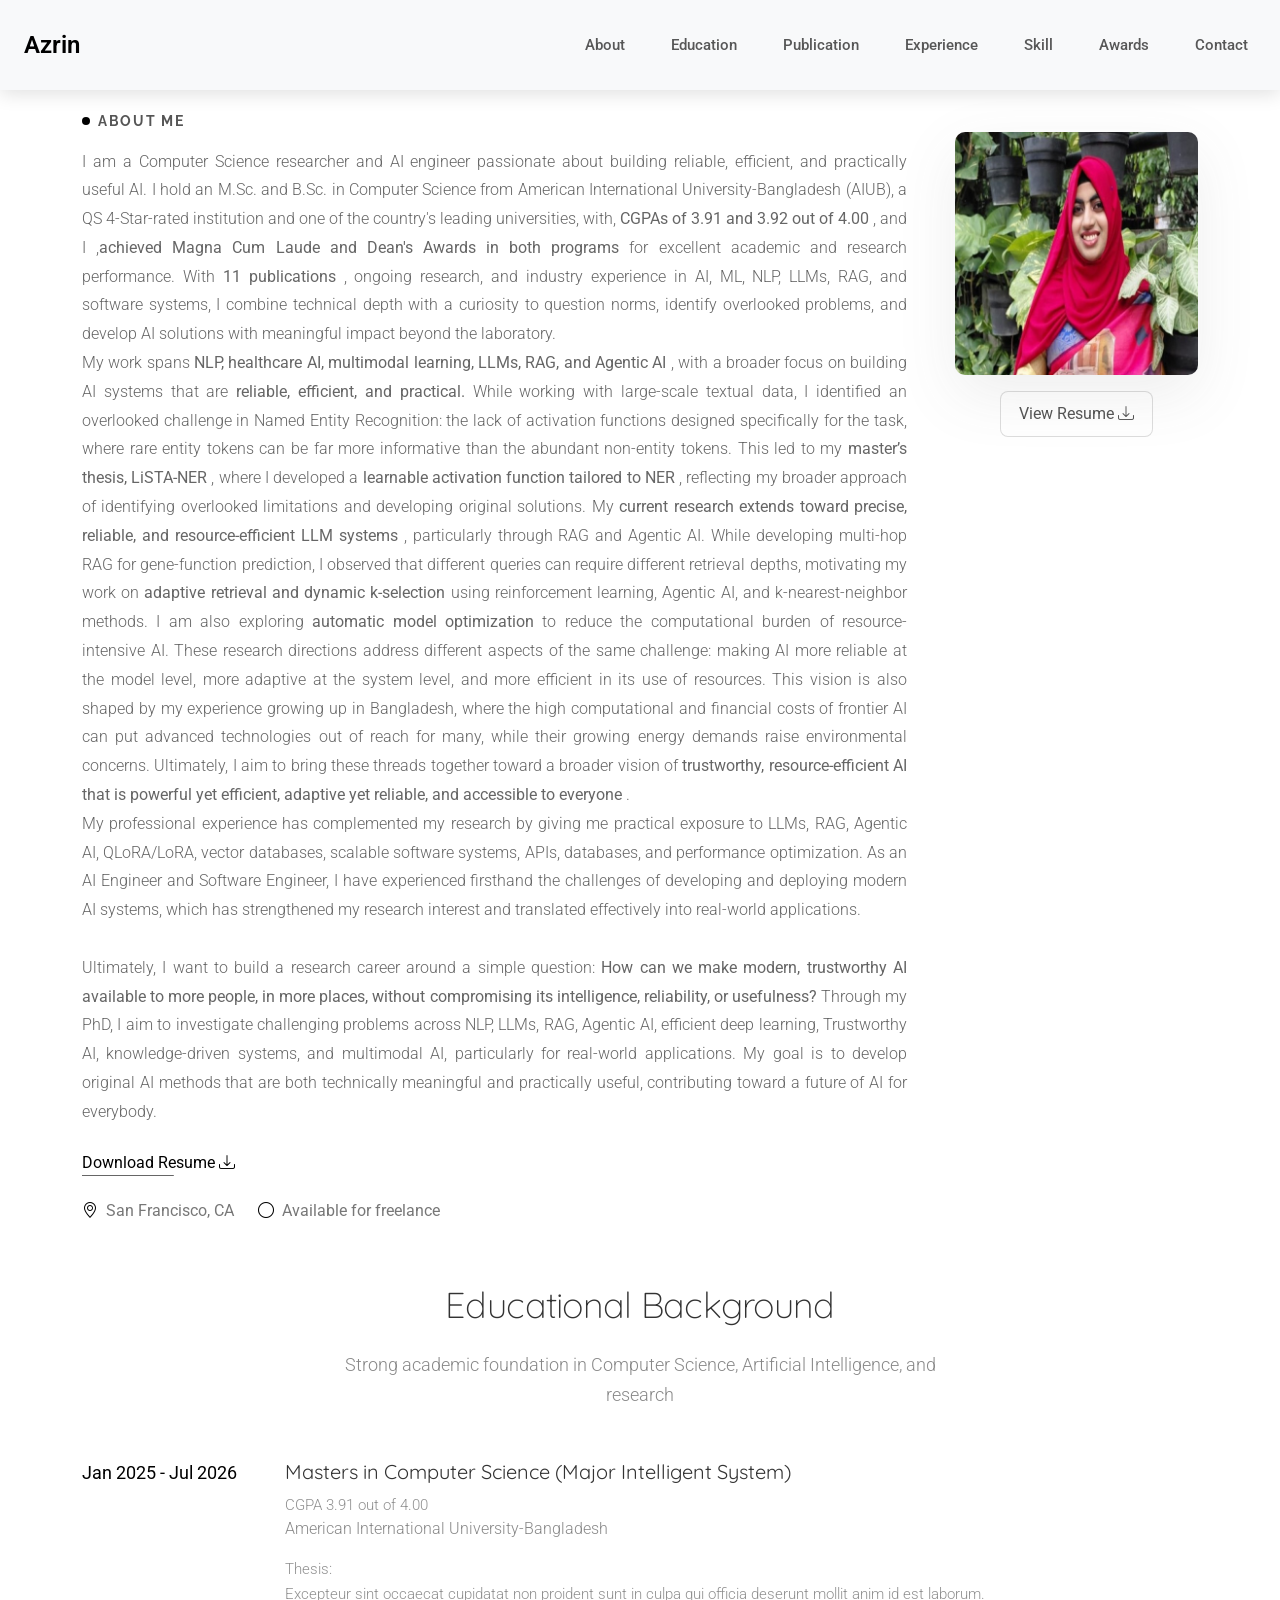
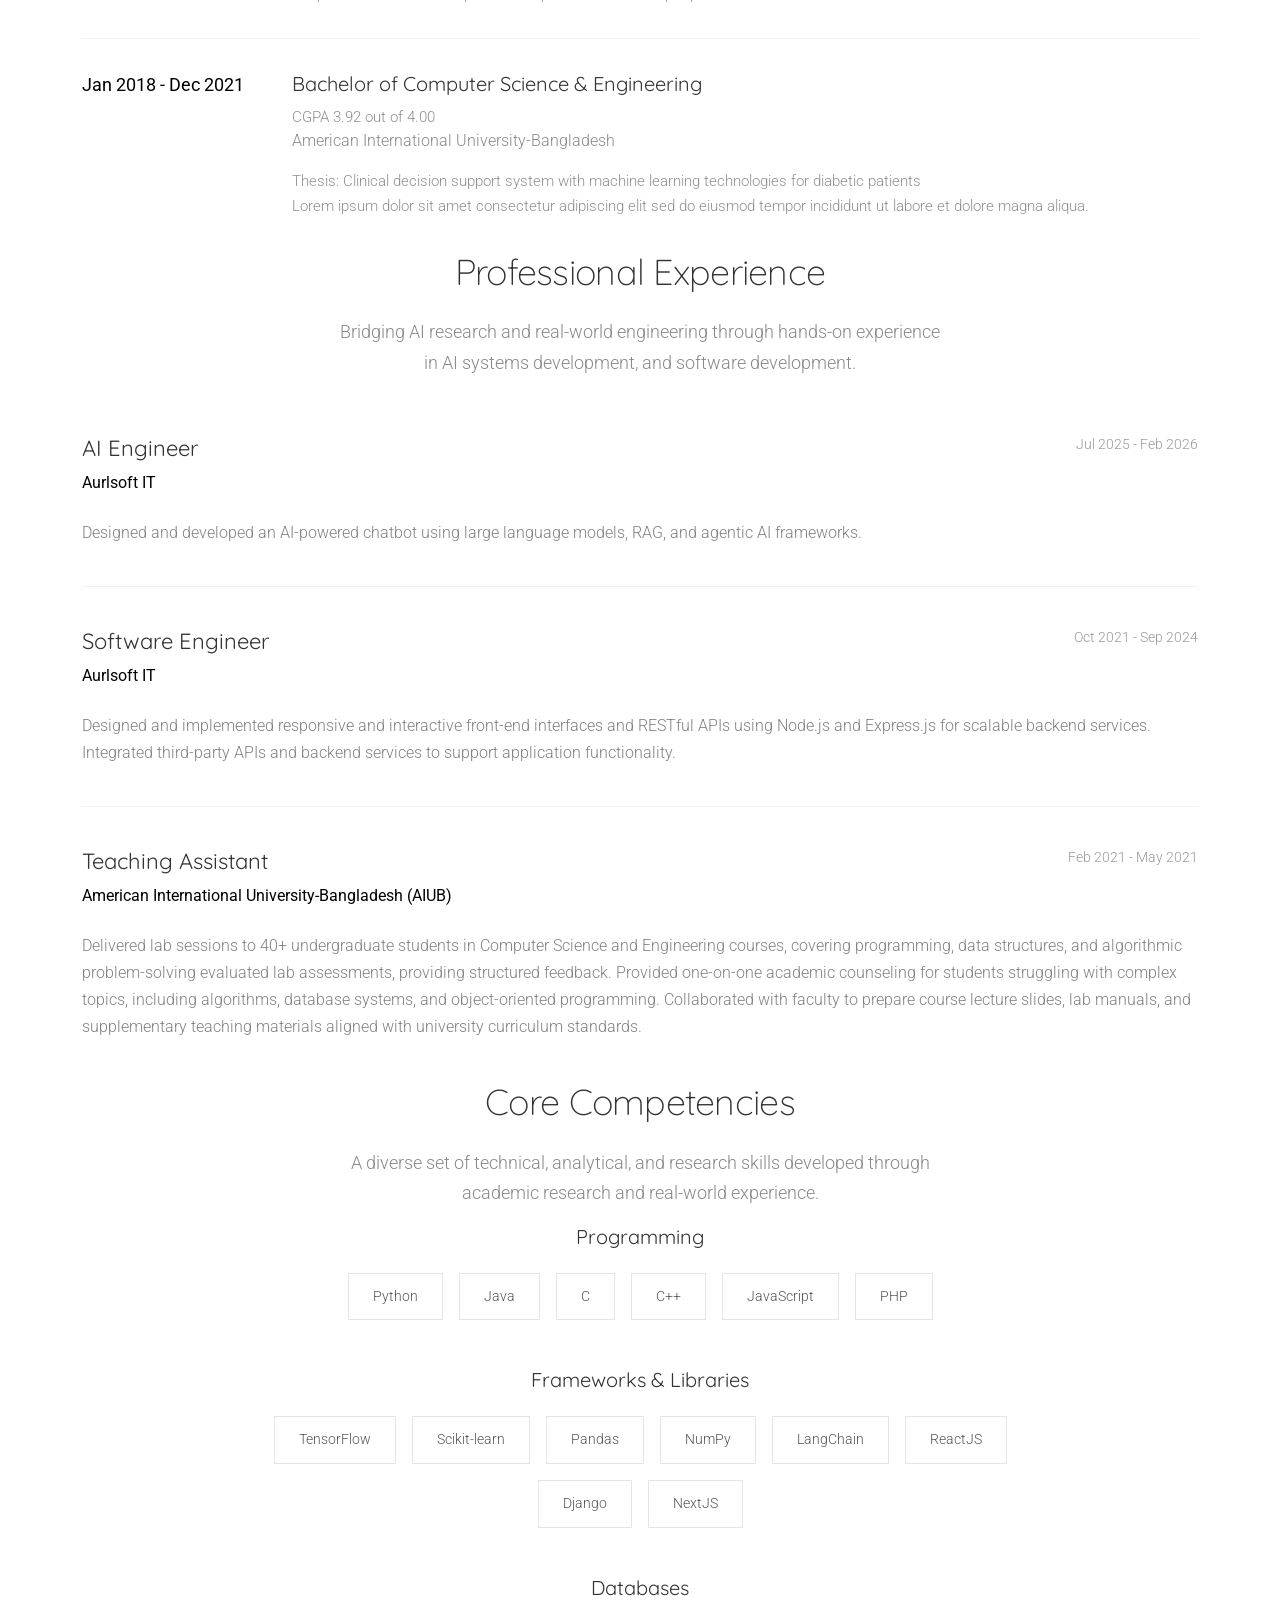
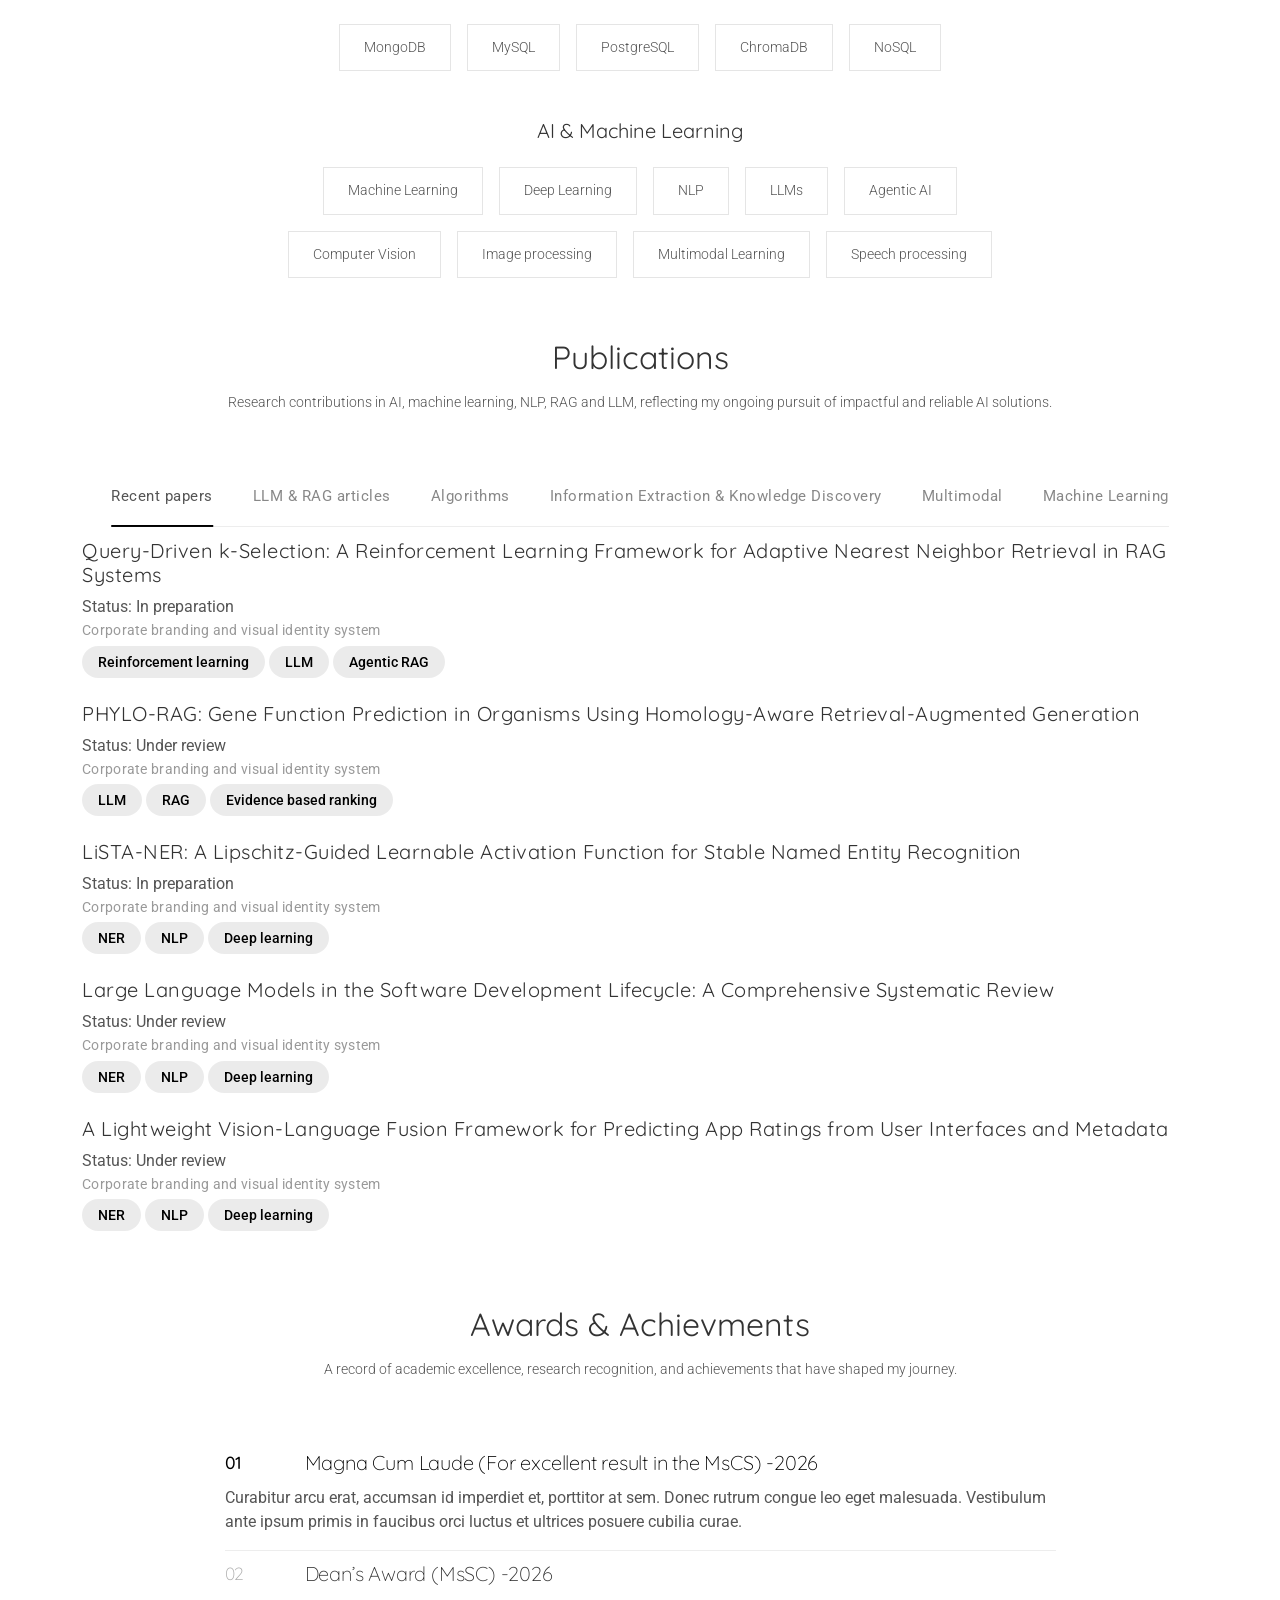
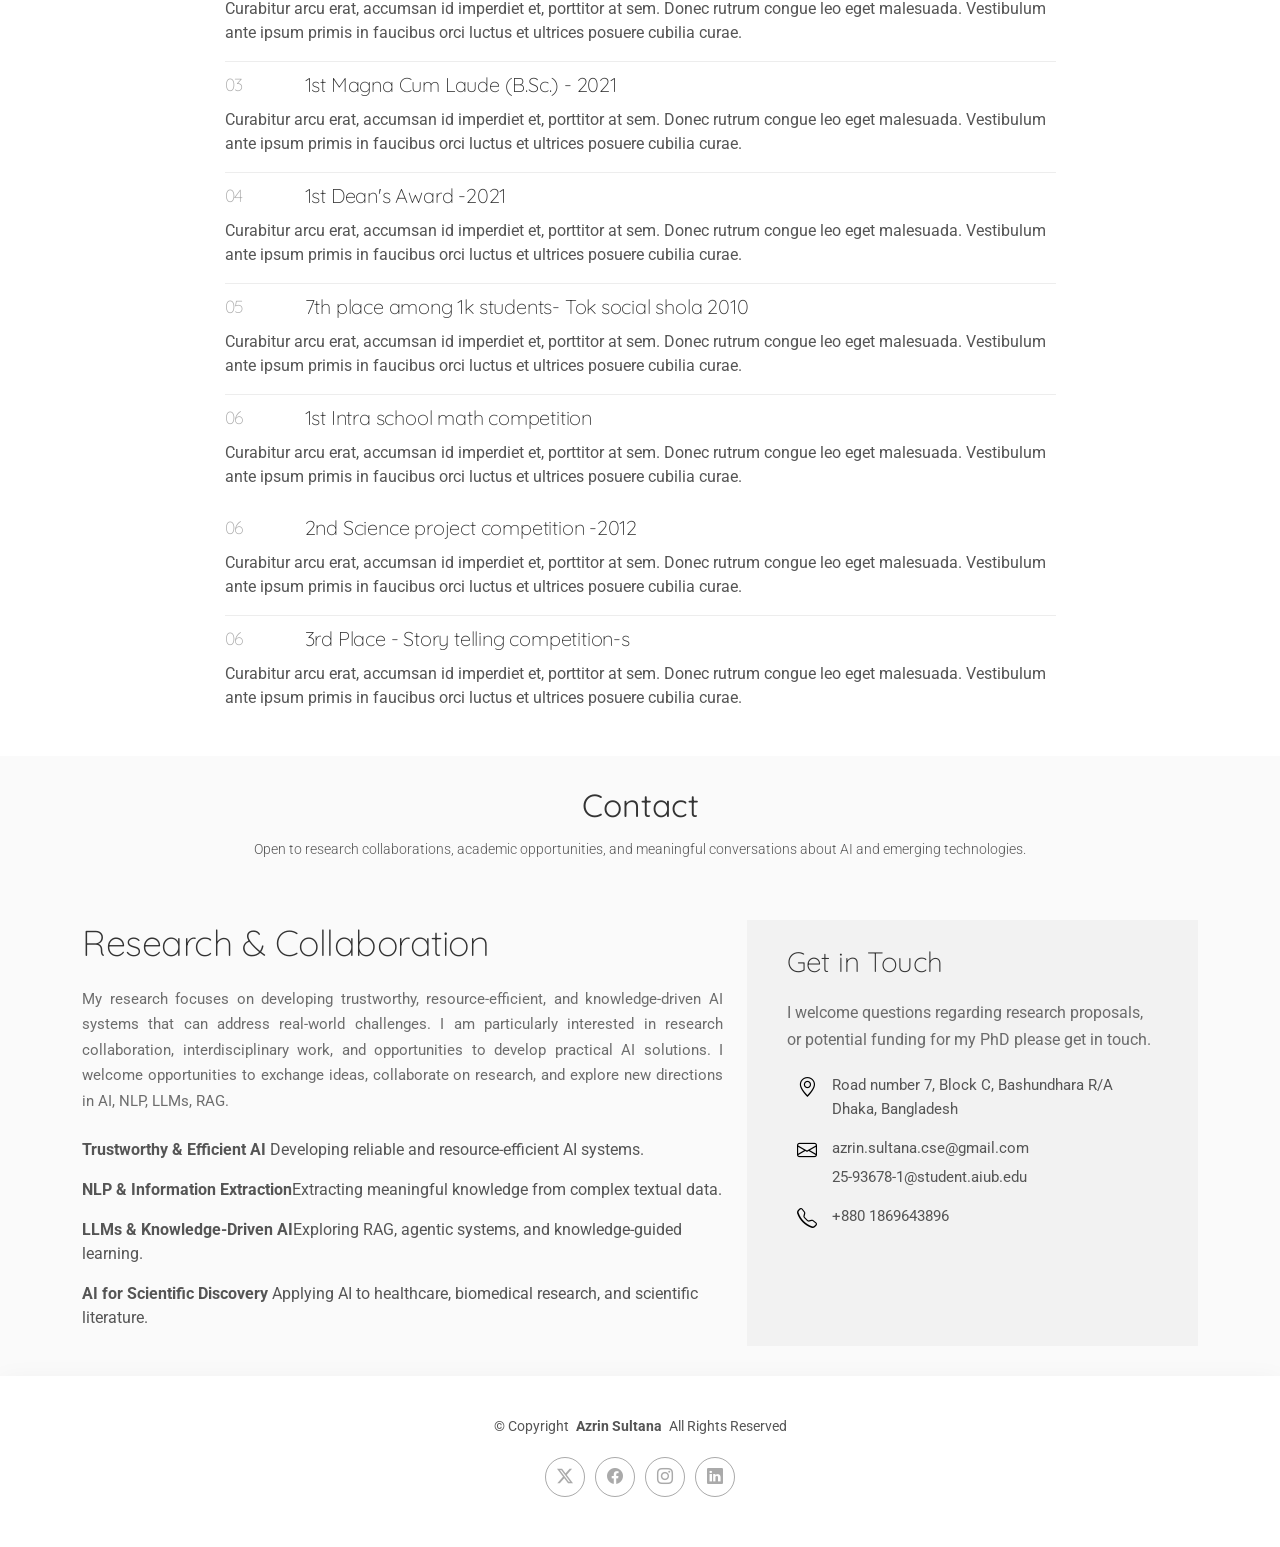
==== index.html @ 2dc5a64a "publication added" ====
<!DOCTYPE html>
<html lang="en">

<head>
  <meta charset="utf-8">
  <meta content="width=device-width, initial-scale=1.0" name="viewport">
  <title>Azrin portfolio</title>
  <meta name="description" content="">
  <meta name="keywords" content="">

  <!-- Favicons -->
  <link href="assets/img/favicon.png" rel="icon">
  <link href="assets/img/apple-touch-icon.png" rel="apple-touch-icon">

  <!-- Fonts -->
  <link href="https://fonts.googleapis.com" rel="preconnect">
  <link href="https://fonts.gstatic.com" rel="preconnect" crossorigin>
  <link href="https://fonts.googleapis.com/css2?family=Roboto:ital,wght@0,100;0,300;0,400;0,500;0,700;0,900;1,100;1,300;1,400;1,500;1,700;1,900&family=Raleway:ital,wght@0,100;0,200;0,300;0,400;0,500;0,600;0,700;0,800;0,900;1,100;1,200;1,300;1,400;1,500;1,600;1,700;1,800;1,900&family=Quicksand:wght@300;400;500;600;700&display=swap" rel="stylesheet">

  <!-- Vendor CSS Files -->
  <link href="assets/vendor/bootstrap/css/bootstrap.min.css" rel="stylesheet">
  <link href="assets/vendor/bootstrap-icons/bootstrap-icons.css" rel="stylesheet">
  <link href="assets/vendor/aos/aos.css" rel="stylesheet">
  <link href="assets/vendor/glightbox/css/glightbox.min.css" rel="stylesheet">
  <link href="assets/vendor/swiper/swiper-bundle.min.css" rel="stylesheet">

  <!-- Main CSS File -->
  <link href="assets/css/main.css" rel="stylesheet">



<body class="index-page">

  <header id="header" class=" d-flex align-items-center position-relative">
    <div class=" position-relative d-flex align-items-center justify-content-between bg-light">

     

<nav class="navbar fixed-top navbar-expand-md navbar-light bg-light horizontal-nav">

  <div class="container-fluid px-4">

    <!-- Logo -->
    <a href="index.html" class="logo d-flex align-items-center">
      <span class="sitename">Azrin</span>
    </a>

    <!-- Navigation -->
    <div class="collapse navbar-collapse" id="navbarNav">

      <ul class="navbar-nav ms-auto">

        <li class="nav-item active">
          <a class="nav-link" href="#about">About</a>
        </li>

        <li class="nav-item">
          <a class="nav-link" href="#education">Education</a>
        </li>

        <li class="nav-item">
          <a class="nav-link" href="#publication">Publication</a>
        </li>

        <li class="nav-item">
          <a class="nav-link" href="#experience">Experience</a>
        </li>
        <li class="nav-item">
          <a class="nav-link" href="#skill">Skill</a>
        </li>
      
        <li class="nav-item">
          <a class="nav-link" href="#award">Awards</a>
            <li class="nav-item">
          <a class="nav-link" href="#contact">Contact</a>
        </li>
        </li>
      </ul>

    </div>

  </div>

</nav>

<div class="mobile-nav position-relative d-flex align-items-center justify-content-between">

      <a href="index.html" class="logo">
    
        <h1 class="sitename">Azrin</h1>
      </a>

      <nav id="navmenu" class="navmenu">
        <ul>
          <li><a href="#hero" class="active">Home</a></li>
          <li><a href="#about">About</a></li>
          <li><a href="#resume">Resume</a></li>
          <li><a href="#portfolio">Portfolio</a></li>
          <li><a href="#services">Services</a></li>
          <li class="dropdown"><a href="#"><span>Dropdown</span> <i class="bi bi-chevron-down toggle-dropdown"></i></a>
            <ul>
              <li><a href="#">Dropdown 1</a></li>
              <li class="dropdown"><a href="#"><span>Deep Dropdown</span> <i class="bi bi-chevron-down toggle-dropdown"></i></a>
                <ul>
                  <li><a href="#">Deep Dropdown 1</a></li>
                  <li><a href="#">Deep Dropdown 2</a></li>
                  <li><a href="#">Deep Dropdown 3</a></li>
                  <li><a href="#">Deep Dropdown 4</a></li>
                  <li><a href="#">Deep Dropdown 5</a></li>
                </ul>
              </li>
              <li><a href="#">Dropdown 2</a></li>
              <li><a href="#">Dropdown 3</a></li>
              <li><a href="#">Dropdown 4</a></li>
            </ul>
          </li>
          <li><a href="#contact">Contact</a></li>
        </ul>
        <i class="mobile-nav-toggle d-xl-none bi bi-list"></i>
      </nav>

    </div>
    </div>
  </header>

  <main class="main">

    <!-- Hero Section -->
    <section id="about" class="hero section">

      <div class="container" data-aos="fade-up" data-aos-delay="100">

        <div class="row gx-5 gy-5">

          <div class="col-lg-9 col-sm-10">
            <div class="intro" data-aos="fade-right" data-aos-delay="150">
              <div class="eyebrow d-inline-flex align-items-center gap-2 mb-3">
                <span class="dot"></span>
                <span class="text fw-bold">About me</span>
              </div>
<!-- 
              <h1 class="display-heading mb-3">
                With 5+ years professional & research experience
              </h1> -->

              <p class="lead mb-4">
             I am a Computer Science researcher and AI engineer passionate about building reliable, efficient, and practically useful AI. I hold an M.Sc. and B.Sc. in Computer Science from American International University-Bangladesh (AIUB), a QS 4-Star-rated institution and one of the country's leading universities, with, <strong>CGPAs of 3.91 and 3.92 out of 4.00</strong> , and I ,<strong>achieved Magna Cum Laude and Dean's Awards in both programs</strong>  for excellent academic and research performance. With <strong> 11 publications</strong> , ongoing research, and industry experience in AI, ML, NLP, LLMs, RAG, and software systems, I combine technical depth with a curiosity to question norms, identify overlooked problems, and develop AI solutions with meaningful impact beyond the laboratory.


<br>
My work spans <strong>NLP, healthcare AI, multimodal learning, LLMs, RAG, and Agentic AI </strong>, with a broader focus on building AI systems that are <strong>reliable, efficient, and practical. </strong> While working with large-scale textual data, I identified an overlooked challenge in Named Entity Recognition: the lack of activation functions designed specifically for the task, where rare entity tokens can be far more informative than the abundant non-entity tokens. This led to my <strong> master’s thesis, LiSTA-NER </strong>, where I developed a <strong> learnable activation function tailored to NER </strong>, reflecting my broader approach of identifying overlooked limitations and developing original solutions. My <strong> current research extends toward precise, reliable, and resource-efficient LLM systems </strong>, particularly through RAG and Agentic AI. While developing multi-hop RAG for gene-function prediction, I observed that different queries can require different retrieval depths, motivating my work on <strong> adaptive retrieval and dynamic k-selection </strong> using reinforcement learning, Agentic AI, and k-nearest-neighbor methods. I am also exploring <strong> automatic model optimization </strong> to reduce the computational burden of resource-intensive AI. These research directions address different aspects of the same challenge: making AI more reliable at the model level, more adaptive at the system level, and more efficient in its use of resources. This vision is also shaped by my experience growing up in Bangladesh, where the high computational and financial costs of frontier AI can put advanced technologies out of reach for many, while their growing energy demands raise environmental concerns. Ultimately, I aim to bring these threads together toward a broader vision of <strong> trustworthy, resource-efficient AI that is powerful yet efficient, adaptive yet reliable, and accessible to everyone </strong>.

<br>
My professional experience has complemented my research by giving me practical exposure to LLMs, RAG, Agentic AI, QLoRA/LoRA, vector databases, scalable software systems, APIs, databases, and performance optimization. As an AI Engineer and Software Engineer, I have experienced firsthand the challenges of developing and deploying modern AI systems, which has strengthened my research interest and translated effectively into real-world applications.
<br>

<br>
Ultimately, I want to build a research career around a simple question: <strong> How can we make modern, trustworthy AI available to more people, in more places, without compromising its intelligence, reliability, or usefulness? </strong> Through my PhD, I aim to investigate challenging problems across NLP, LLMs, RAG, Agentic AI, efficient deep learning, Trustworthy AI, knowledge-driven systems, and multimodal AI, particularly for real-world applications. My goal is to develop original AI methods that are both technically meaningful and practically useful, contributing toward a future of AI for everybody.

              </p>

              <!-- <div class="cta-group d-flex flex-wrap align-items-center gap-3" data-aos="zoom-in" data-aos-delay="250">
                <a href="#portfolio" class="btn btn-ghost">
                  Download CV
                  <i class="bi bi-arrow-right ms-2"></i>
                </a>
                <a href="#contact" class="link-underline">
                  Get in touch
                  <i class="bi bi-envelope ms-2"></i>
                </a>
              </div> -->
              <div class="cta-group">
                <!-- <a href="#portfolio" class="btn-ghost">
                  View My Work <i class="bi bi-arrow-down"></i>
                </a> -->
                <a href="#resume" class="link-underline">
                  Download Resume <i class="bi bi-download"></i>
                </a>
              </div>

              <div class="meta mt-4 d-flex flex-wrap align-items-center gap-4" data-aos="fade-up" data-aos-delay="300">
                <div class="meta-item d-flex align-items-center gap-2">
                  <i class="bi bi-geo-alt"></i>
                  <span>San Francisco, CA</span>
                </div>
                <div class="meta-item d-flex align-items-center gap-2">
                  <i class="bi bi-circle"></i>
                  <span>Available for freelance</span>
                </div>
              </div>
            </div>
          </div>

          <div class="col-lg-3 col-sm-10">
            <figure class="portrait-wrap position-relative" data-aos="fade-left" data-aos-delay="200">
              <img src="assets/img/profile/profile.jpg" alt="Profile Portrait" class="img-fluid portrait-img mt-4">
 <div class="cta-group mt-3" style="    display: flex;
    justify-content: center;">
                <a href="#portfolio" class="btn btn-ghost">
                  View Resume
                   <i class="bi bi-download"></i>
                </a>
               
              </div>
            
            </figure>
          </div>

        </div>

      </div>

    </section><!-- /Hero Section -->

    
       <!-- Education Section -->
    <section id="resume" class="resume section">

      <div class="container">

        
        <div class="tab-content resume-content">

    <div id="education">
            <div class="section-intro">
              <h2>Educational Background</h2>
              <p>Strong academic foundation in Computer Science, Artificial Intelligence, and research</p>
            </div>

            <div class="education-list">
              <div class="education-entry">
                <div class="degree-year">Jan 2025 - Jul 2026</div>
                <div class="degree-details">
                  <h3>Masters in Computer Science (Major Intelligent System)</h3>
                  <p class="text-bold">CGPA 3.91 out of 4.00</p>
                  <div class="institution">American International University-Bangladesh</div>
                  <p> Thesis: </p>
                  <p>Excepteur sint occaecat cupidatat non proident sunt in culpa qui officia deserunt mollit anim id est laborum.</p>
                </div>
              </div>

              <div class="education-entry">
                <div class="degree-year">Jan 2018 - Dec 2021</div>
                <div class="degree-details">
                  <h3>Bachelor of Computer Science & Engineering</h3>
                  <p class="text-bold">CGPA 3.92 out of 4.00</p>
                  <div class="institution">American International University-Bangladesh</div>
                   <p> Thesis: Clinical decision support system with machine learning technologies for diabetic patients</p>
                  <p>Lorem ipsum dolor sit amet consectetur adipiscing elit sed do eiusmod tempor incididunt ut labore et dolore magna aliqua.</p>
                </div>
              </div>

             
            </div>
          </div>


          <div id="experience">
            <div class="section-intro">
              <h2>Professional Experience</h2>
              <p>Bridging AI research and real-world engineering through hands-on experience in AI systems development, and software development.</p>
            </div>

            <div class="experience-grid">
              <div class="experience-item">
                <div class="item-header">
                  <div class="position-info">
                    <h3>AI Engineer </h3>
                    <div class="company">Aurlsoft IT</div>
                  </div>
                  <div class="period"> Jul 2025 - Feb 2026</div>
                </div>
                <div class="item-content">
                  <p>
                    Designed and developed an AI-powered chatbot using large language models, RAG, and agentic AI frameworks.

                  </p>
                </div>
              </div>

              <div class="experience-item">
                <div class="item-header">
                  <div class="position-info">
                    <h3>Software Engineer</h3>
                    <div class="company">Aurlsoft IT</div>
                  </div>
                  <div class="period">Oct 2021 - Sep 2024</div>
                </div>
                <div class="item-content">
                  <p>
                    Designed and implemented responsive and interactive front-end interfaces and RESTful APIs using Node.js and Express.js for
scalable backend services. Integrated third-party APIs and backend services to support application functionality.

                  </p>
                </div>
              </div>

              <div class="experience-item">
                <div class="item-header">
                  <div class="position-info">
                    <h3>Teaching Assistant</h3>
                    <div class="company">American International University-Bangladesh (AIUB)</div>
                  </div>
                  <div class="period">Feb 2021 - May 2021</div>
                </div>
                <div class="item-content">
                  <p>
                    Delivered lab sessions to 40+ undergraduate students in Computer Science and Engineering courses, covering programming,
data structures, and algorithmic problem-solving evaluated lab assessments, providing structured feedback. Provided one-on-one academic counseling for students struggling with complex topics, including algorithms, database systems,
and object-oriented programming. Collaborated with faculty to prepare course lecture slides, lab manuals, and supplementary teaching materials aligned with
university curriculum standards.

                  </p>
                </div>
              </div>
            </div>
          </div>

      
          <div id="skill">
            <div class="section-intro">
              <h2>Core Competencies</h2>
              <p>A diverse set of technical, analytical, and research skills developed through academic research and real-world experience.</p>
            </div>

            <div class="skills-categories">
              <div class="skill-category">
                <h3>Programming</h3>
                <div class="skill-tags">
                  <span class="skill-tag">Python</span>
                  <span class="skill-tag">Java</span>
                  <span class="skill-tag">C</span>
                  <span class="skill-tag">C++</span>
                  <span class="skill-tag">JavaScript</span>
                  <span class="skill-tag">PHP</span>
                </div>
              </div>

              <div class="skill-category">
                <h3>Frameworks & Libraries</h3>
                <div class="skill-tags">
                  <span class="skill-tag">TensorFlow</span>
                  <span class="skill-tag">Scikit-learn</span>
                  <span class="skill-tag">Pandas</span>
                  <span class="skill-tag">NumPy</span>
                  <span class="skill-tag">LangChain</span>
                  <span class="skill-tag">ReactJS</span>
                  <span class="skill-tag">Django</span>
                  <span class="skill-tag">NextJS</span>
                </div>
              </div>

              <div class="skill-category">
                <h3>Databases</h3>
                <div class="skill-tags">
                  <span class="skill-tag">MongoDB</span>
                  <span class="skill-tag">MySQL</span>
                  <span class="skill-tag">PostgreSQL</span>
                  <span class="skill-tag">ChromaDB</span>
                  <span class="skill-tag">NoSQL</span>
                </div>
              </div>
               <div class="skill-category">
                <h3>AI & Machine Learning</h3>
                <div class="skill-tags">
                  <span class="skill-tag">Machine Learning</span>
                  <span class="skill-tag">Deep Learning</span>
                  <span class="skill-tag">NLP</span>
                  <span class="skill-tag">LLMs</span>
                  <span class="skill-tag">Agentic AI</span>
                  <span class="skill-tag">Computer Vision</span>
                  <span class="skill-tag">Image processing</span>
                  <span class="skill-tag">Multimodal Learning</span>
                  <span class="skill-tag">Speech processing</span>
                </div>
              </div>
            </div>
          </div>


        </div>

      </div>

    </section><!-- /Resume Section -->

    
    

    <!-- Portfolio Section -->
    <section id="publication" class="portfolio section">

      <!-- Section Title -->
      <div class="container section-title" data-aos="fade-up">
        <h2>Publications</h2>
        <p> Research contributions in AI, machine learning, NLP, RAG and LLM, reflecting my ongoing pursuit of impactful and reliable AI solutions.</p>
      </div><!-- End Section Title -->

      <div class="container" data-aos="fade-up" data-aos-delay="100">

        <div class="isotope-layout" data-default-filter=".filter-recent" data-layout="fitRows" data-sort="original-order">

          <div class="portfolio-filters-wrapper" data-aos="fade-up" data-aos-delay="100">
            <ul class="portfolio-filters isotope-filters">
              <li data-filter=".filter-recent" class="filter-active">Recent papers</li>
              <li data-filter=".filter-LLM-RAG">LLM & RAG articles</li>
              <li data-filter=".filter-algorithm">Algorithms</li>
              <li data-filter=".filter-information">Information Extraction & Knowledge Discovery</li>
               <li data-filter=".filter-multimodal">Multimodal</li>
              <li data-filter=".filter-ML">Machine Learning</li>
            </ul>
          </div>

          <div class="row gy-4 portfolio-grid isotope-container" data-aos="fade-up" data-aos-delay="200">
   <div class="col-lg-12 portfolio-item isotope-item filter-recent">
               <div class="portfolio-card">
                <div class="content">
              <h3>Query-Driven k-Selection: A Reinforcement Learning Framework for Adaptive Nearest Neighbor Retrieval in RAG Systems</h3>
                  Status: In preparation
                  <p>Corporate branding and visual identity system</p>
                 
                  <div class="tech-list my-2">
                    <span class="tech-item paper-badge">Reinforcement learning</span>
                    <span class="tech-item paper-badge">LLM</span>
                    <span class="tech-item paper-badge">Agentic RAG</span>
                  </div>
          
                </div>
              </div>
              <div class="portfolio-card">
                <div class="content">
              <h3>PHYLO-RAG: Gene Function Prediction in Organisms Using Homology-Aware Retrieval-Augmented Generation</h3>
                  Status: Under review
                  <p>Corporate branding and visual identity system</p>
                 
                  <div class="tech-list my-2">
                   
                    <span class="tech-item paper-badge">LLM</span>
                    <span class="tech-item paper-badge">RAG</span>
                     <span class="tech-item paper-badge">Evidence based ranking</span>
                  </div>
          
                </div>
              </div>
              <div class="portfolio-card">
                <div class="content">
              <h3>LiSTA-NER: A Lipschitz-Guided Learnable Activation Function for Stable Named Entity Recognition</h3>
                  Status: In preparation
                  <p>Corporate branding and visual identity system</p>
                 
                  <div class="tech-list my-2">
                    <span class="tech-item paper-badge">NER</span>
                    <span class="tech-item paper-badge">NLP</span>
                    <span class="tech-item paper-badge">Deep learning</span>
                  </div>
          
                </div>
              </div>
              <div class="portfolio-card">
                <div class="content">
              <h3>Large Language Models in the Software Development Lifecycle: A Comprehensive Systematic Review</h3>
                  Status: Under review
                  <p>Corporate branding and visual identity system</p>
                 
                  <div class="tech-list my-2">
                    <span class="tech-item paper-badge">NER</span>
                    <span class="tech-item paper-badge">NLP</span>
                    <span class="tech-item paper-badge">Deep learning</span>
                  </div>
          
                </div>
              </div>
              <div class="portfolio-card">
                <div class="content">
              <h3>A Lightweight Vision-Language Fusion Framework for Predicting App Ratings from User Interfaces and Metadata</h3>
                  Status: Under review
                  <p>Corporate branding and visual identity system</p>
                 
                  <div class="tech-list my-2">
                    <span class="tech-item paper-badge">NER</span>
                    <span class="tech-item paper-badge">NLP</span>
                    <span class="tech-item paper-badge">Deep learning</span>
                  </div>
          
                </div>
              </div>
            </div>
          
         <div class="col-lg-12 portfolio-item isotope-item filter-LLM-RAG">
               <div class="portfolio-card">
                <div class="content">
              <h3>Large Language Models in the Software Development Lifecycle: A Comprehensive Systematic Review
                  <p>Corporate branding and visual identity system</p>
                 
                  <div class="tech-list my-2">
                    <span class="tech-item paper-badge">Reinforcement learning</span>
                    <span class="tech-item paper-badge">LLM</span>
                    <span class="tech-item paper-badge">RAG</span>
                  </div>
          
                </div>
              </div>
              <div class="portfolio-card">
                <div class="content">
              <h3>Query-Driven k-Selection: A Reinforcement Learning Framework for Adaptive Nearest Neighbor Retrieval in RAG Systems</h3>
                  Status: In preparation
                  <p>Corporate branding and visual identity system</p>
                 
                  <div class="tech-list my-2">
                    <span class="tech-item paper-badge">Reinforcement learning</span>
                    <span class="tech-item paper-badge">LLM</span>
                    <span class="tech-item paper-badge">RAG</span>
                  </div>
          
                </div>
              </div>
              <div class="portfolio-card">
                <div class="content">
              <h3>PHYLO-RAG: Gene Function Prediction in Organisms Using Homology-Aware Retrieval-Augmented Generation
                  <p>Corporate branding and visual identity system</p>
                 
                  <div class="tech-list my-2">
                    <span class="tech-item paper-badge">Reinforcement learning</span>
                    <span class="tech-item paper-badge">LLM</span>
                    <span class="tech-item paper-badge">RAG</span>
                  </div>
          
                </div>
              </div>
            </div>
            <!-- End Portfolio Item -->

            <div class="col-lg-12 portfolio-item isotope-item filter-algorithm">
               <div class="portfolio-card">
                <div class="content">
              <h3>Query-Driven k-Selection: A Reinforcement Learning Framework for Adaptive Nearest Neighbor Retrieval in RAG Systems</h3>
                  Status: In preparation
                  <p>Corporate branding and visual identity system</p>
                 
                  <div class="tech-list my-2">
                    <span class="tech-item paper-badge">Reinforcement learning</span>
                    <span class="tech-item paper-badge">LLM</span>
                    <span class="tech-item paper-badge">RAG</span>
                  </div>
          
                </div>
              </div>
              <div class="portfolio-card">
                <div class="content">
              <h3>Explicit Grammar Semantic Feature Fusion for Robust Text Classification
                  <p>Corporate branding and visual identity system</p>
                 
                  <div class="tech-list my-2">
                    <span class="tech-item paper-badge">Reinforcement learning</span>
                    <span class="tech-item paper-badge">LLM</span>
                    <span class="tech-item paper-badge">RAG</span>
                  </div>
          
                </div>
              </div>
              <div class="portfolio-card">
                <div class="content">
              <h3>A Lightweight Vision-Language Fusion Framework for Predicting App Ratings from User Interfaces and Metadata
                  <p>Corporate branding and visual identity system</p>
                 
                  <div class="tech-list my-2">
                    <span class="tech-item paper-badge">Reinforcement learning</span>
                    <span class="tech-item paper-badge">LLM</span>
                    <span class="tech-item paper-badge">RAG</span>
                  </div>
          
                </div>
              </div>
              <div class="portfolio-card">
                <div class="content">
              <h3>LiSTA-NER: A Lipschitz-Guided Learnable Activation Function for Stable Named Entity Recognition
                  <p>Corporate branding and visual identity system</p>
                 
                  <div class="tech-list my-2">
                    <span class="tech-item paper-badge">Reinforcement learning</span>
                    <span class="tech-item paper-badge">LLM</span>
                    <span class="tech-item paper-badge">RAG</span>
                  </div>
          
                </div>
              </div>
            </div><!-- End Portfolio Item -->

            <div class="col-lg-12 portfolio-item isotope-item filter-information">
               <div class="portfolio-card">
                <div class="content">
              <h3> An NLP-Driven Framework for Discovering Understudied Environmental Factors in 
Chronic Diseases from Medical Literature</h3>
                  Status: In preparation
                  <p>Corporate branding and visual identity system</p>
                 
                  <div class="tech-list my-2">
                    <span class="tech-item paper-badge">Reinforcement learning</span>
                    <span class="tech-item paper-badge">LLM</span>
                    <span class="tech-item paper-badge">RAG</span>
                  </div>
          
                </div>
              </div>
              <div class="portfolio-card">
                <div class="content">
              <h3>Query-Driven k-Selection: A Reinforcement Learning Framework for Adaptive Nearest Neighbor Retrieval in RAG Systems</h3>
                  Status: In preparation
                  <p>Corporate branding and visual identity system</p>
                 
                  <div class="tech-list my-2">
                    <span class="tech-item paper-badge">Reinforcement learning</span>
                    <span class="tech-item paper-badge">LLM</span>
                    <span class="tech-item paper-badge">RAG</span>
                  </div>
          
                </div>
              </div>
              <div class="portfolio-card">
                <div class="content">
              <h3> PHYLO-RAG: Gene Function Prediction in Organisms Using Homology-Aware 
Retrieval-Augmented Generation</h3>
                  Status: In preparation
                  <p>Corporate branding and visual identity system</p>
                 
                  <div class="tech-list my-2">
                    <span class="tech-item paper-badge">Reinforcement learning</span>
                    <span class="tech-item paper-badge">LLM</span>
                    <span class="tech-item paper-badge">RAG</span>
                  </div>
          
                </div>
              </div>
            </div><!-- End Portfolio Item -->

            <div class="col-lg-12 portfolio-item isotope-item filter-multimodal">
              <div class="portfolio-card">
                <div class="content">
              <h3> A Lightweight Vision-Language Fusion Framework for Predicting App Ratings from User Interfaces 
and Metadata</h3>
                  Status: In preparation
                  <p>Corporate branding and visual identity system</p>
                 
                  <div class="tech-list my-2">
                    <span class="tech-item paper-badge">Reinforcement learning</span>
                    <span class="tech-item paper-badge">LLM</span>
                    <span class="tech-item paper-badge">RAG</span>
                  </div>
          
                </div>
              </div>
            </div><!-- End Portfolio Item -->

            <div class="col-lg-12 portfolio-item isotope-item filter-ML">
              <div class="portfolio-card">
                <div class="content">
              <h3> A comparative analysis of machine learning algorithms with tree-structured Parzen 
estimator for liver disease prediction</h3>
                  Status: In preparation
                  <p>Corporate branding and visual identity system</p>
                 
                  <div class="tech-list my-2">
                    <span class="tech-item paper-badge">Reinforcement learning</span>
                    <span class="tech-item paper-badge">LLM</span>
                    <span class="tech-item paper-badge">RAG</span>
                  </div>
          
                </div>
              </div>
              <div class="portfolio-card">
                <div class="content">
              <h3> A comprehensive review for chronic disease prediction using machine learning 
algorithms.</h3>
                  Status: In preparation
                  <p>Corporate branding and visual identity system</p>
                 
                  <div class="tech-list my-2">
                    <span class="tech-item paper-badge">Reinforcement learning</span>
                    <span class="tech-item paper-badge">LLM</span>
                    <span class="tech-item paper-badge">RAG</span>
                  </div>
          
                </div>
              </div>
              <div class="portfolio-card">
                <div class="content">
              <h3> Machine learning framework with feature selection approaches for thyroid disease classification and 
associated risk factors identification</h3>
                  Status: In preparation
                  <p>Corporate branding and visual identity system</p>
                 
                  <div class="tech-list my-2">
                    <span class="tech-item paper-badge">Reinforcement learning</span>
                    <span class="tech-item paper-badge">LLM</span>
                    <span class="tech-item paper-badge">RAG</span>
                  </div>
          
                </div>
              </div>
              <div class="portfolio-card">
                <div class="content">
              <h3>  Clinical decision support system for diabetic patients by predicting Type 2 diabetes. </h3>
                  Status: In preparation
                  <p>Corporate branding and visual identity system</p>
                 
                  <div class="tech-list my-2">
                    <span class="tech-item paper-badge">Reinforcement learning</span>
                    <span class="tech-item paper-badge">LLM</span>
                    <span class="tech-item paper-badge">RAG</span>
                  </div>
          
                </div>
              </div>
            </div><!-- End Portfolio Item -->

            

        </div>

      </div>

    </section><!-- /Portfolio Section -->


    <!-- Faq Section -->
    <section id="award" class="faq section">

      <!-- Section Title -->
      <div class="container section-title">
        <h2>Awards & Achievments</h2>
        <p>A record of academic excellence, research recognition, and achievements that have shaped my journey.
</p>
      </div><!-- End Section Title -->

      <div class="container">

        <div class="row justify-content-center">
          <div class="col-lg-9">

            <div class="faq-wrapper">

              <div class="faq-item faq-active">
                <div class="faq-header">
                  <span class="faq-number">01</span>
                  <h4>Magna Cum Laude (For excellent result in the MsCS) -2026
</h4>
                </div>
                <div class="content-inner">
                    <p>Curabitur arcu erat, accumsan id imperdiet et, porttitor at sem. Donec rutrum congue leo eget malesuada. Vestibulum ante ipsum primis in faucibus orci luctus et ultrices posuere cubilia curae.</p>
                  </div>
              </div><!-- End FAQ Item -->

              <div class="faq-item">
                <div class="faq-header">
                  <span class="faq-number">02</span>
                  <h4>Dean’s Award (MsSC) -2026
</h4>
</div>                 
<div class="content-inner">
                    <p>Curabitur arcu erat, accumsan id imperdiet et, porttitor at sem. Donec rutrum congue leo eget malesuada. Vestibulum ante ipsum primis in faucibus orci luctus et ultrices posuere cubilia curae.</p>
                  </div>
              </div><!-- End FAQ Item -->

              <div class="faq-item">
                <div class="faq-header">
                  <span class="faq-number">03</span>
                  <h4>1st Magna Cum Laude (B.Sc.) - 2021</h4>
                  </div>
                  <div class="content-inner">
                    <p>Curabitur arcu erat, accumsan id imperdiet et, porttitor at sem. Donec rutrum congue leo eget malesuada. Vestibulum ante ipsum primis in faucibus orci luctus et ultrices posuere cubilia curae.</p>
                  </div>
              </div><!-- End FAQ Item -->

              <div class="faq-item">
                <div class="faq-header">
                  <span class="faq-number">04</span>
                  <h4>1st Dean's Award -2021</h4>
                  </div>
                  <div class="content-inner">
                    <p>Curabitur arcu erat, accumsan id imperdiet et, porttitor at sem. Donec rutrum congue leo eget malesuada. Vestibulum ante ipsum primis in faucibus orci luctus et ultrices posuere cubilia curae.</p>
                  </div>
              </div><!-- End FAQ Item -->

              <div class="faq-item">
                <div class="faq-header">
                  <span class="faq-number">05</span>
                  <h4>7th place among 1k students- Tok social shola 2010
                </h4>
                </div>
                 <div class="content-inner">
                    <p>Curabitur arcu erat, accumsan id imperdiet et, porttitor at sem. Donec rutrum congue leo eget malesuada. Vestibulum ante ipsum primis in faucibus orci luctus et ultrices posuere cubilia curae.</p>
                  </div>
              </div><!-- End FAQ Item -->
              <div class="faq-item">
                <div class="faq-header">
                  <span class="faq-number">06</span>
                  <h4>1st Intra school math competition

</h4>
</div>
                  <div class="content-inner">
                    <p>Curabitur arcu erat, accumsan id imperdiet et, porttitor at sem. Donec rutrum congue leo eget malesuada. Vestibulum ante ipsum primis in faucibus orci luctus et ultrices posuere cubilia curae.</p>
                  </div>
                </div>
              </div><!-- End FAQ Item -->
              <div class="faq-item">
                <div class="faq-header">
                  <span class="faq-number">06</span>
                  <h4>2nd Science project competition -2012


</h4>
</div>
               <div class="content-inner">
                    <p>Curabitur arcu erat, accumsan id imperdiet et, porttitor at sem. Donec rutrum congue leo eget malesuada. Vestibulum ante ipsum primis in faucibus orci luctus et ultrices posuere cubilia curae.</p>
                  </div>
              </div><!-- End FAQ Item -->
              <div class="faq-item">
                <div class="faq-header">
                  <span class="faq-number">06</span>
                  <h4>3rd Place - Story telling competition-s


</h4>
</div>
                  <div class="content-inner">
                    <p>Curabitur arcu erat, accumsan id imperdiet et, porttitor at sem. Donec rutrum congue leo eget malesuada. Vestibulum ante ipsum primis in faucibus orci luctus et ultrices posuere cubilia curae.</p>
                  </div>
              </div><!-- End FAQ Item -->

            </div>

          </div>
        </div>

      </div>

    </section><!-- /Faq Section -->

    <!-- Contact Section -->
    <section id="contact" class="contact section light-background">
      <!-- Section Title -->
      <div class="container section-title" >
        <h2>Contact</h2>
        <p>Open to research collaborations, academic opportunities, and meaningful conversations about AI and emerging technologies.</p>
      </div><!-- End Section Title -->

      <div class="container">
        <div class="row align-items-stretch">
   <div class="col-lg-7 order-lg-1 order-2">
  <div class="contact-form-container">

    <div class="form-intro">
      <h2>Research & Collaboration</h2>

      <p>
        My research focuses on developing trustworthy, resource-efficient,
        and knowledge-driven AI systems that can address real-world
        challenges.
  
        I am particularly interested in research collaboration,  interdisciplinary work, and opportunities to
        develop practical AI solutions.
    
        I welcome opportunities to exchange ideas, collaborate on research,
        and explore new directions in AI, NLP, LLMs, RAG.
      </p>
    </div>

    <div class="research-interests mt-4">

      <div class="interest-item">
        
          <p><span class="fw-bold"> Trustworthy & Efficient AI</span> Developing reliable and resource-efficient AI systems.</p>
       
      </div>

      <div class="interest-item">
       
          
          <p><span class="fw-bold">NLP & Information Extraction</span>Extracting meaningful knowledge from complex textual data.</p>
       
      </div>

      <div class="interest-item">
        
         
          <p> <span class="fw-bold">LLMs & Knowledge-Driven AI</span>Exploring RAG, agentic systems, and knowledge-guided learning.</p>
      </div>

      <div class="interest-item">
          <p>          <span class="fw-bold">AI for Scientific Discovery</span>
 Applying AI to healthcare, biomedical research, and scientific literature.</p>
      </div>

    </div>

  </div>
</div>

          <div class="col-lg-5 order-lg-2 order-1">
            <div class="contact-sidebar">
              <div class="contact-header">
                <h3>Get in Touch</h3>
                <p>I welcome questions regarding research proposals, or potential funding for my PhD   please get in touch.</p>
              </div>

              <div class="contact-methods">
                <div class="contact-method" >
                  <div class="contact-icon">
                    <i class="bi bi-geo-alt"></i>
                  </div>
                  <div class="contact-details">
                  <p>Road number 7, Block C, Bashundhara R/A<br>Dhaka, Bangladesh</p>
                  </div>
                </div>

                <div class="contact-method" >
                  <div class="contact-icon">
                    <i class="bi bi-envelope"></i>
                  </div>
                  <div class="contact-details">
                    <p>azrin.sultana.cse@gmail.com</p>
                     <p>25-93678-1@student.aiub.edu</p>
                  </div>
                </div>

                <div class="contact-method">
                  <div class="contact-icon">
                    <i class="bi bi-telephone"></i>
                  </div>
                  <div class="contact-details">
                    <p>+880 1869643896</p>
                  </div>
                </div>

              </div>

              
            </div>
          </div>
        </div>
      </div>
    </section><!-- /Contact Section -->

  </main>

  <footer id="footer" class="footer">

    <div class="container">
      <div class="copyright text-center ">
        <p>© <span>Copyright</span> <strong class="px-1 sitename">Azrin Sultana</strong> <span>All Rights Reserved</span></p>
      </div>
      <div class="social-links d-flex justify-content-center">
        <a href=""><i class="bi bi-twitter-x"></i></a>
        <a href=""><i class="bi bi-facebook"></i></a>
        <a href=""><i class="bi bi-instagram"></i></a>
        <a href=""><i class="bi bi-linkedin"></i></a>
      </div>
      <div class="credits">
       
     
      </div>
    </div>

  </footer>

  <!-- Scroll Top -->
  <a href="#" id="scroll-top" class="scroll-top d-flex align-items-center justify-content-center"><i class="bi bi-arrow-up-short"></i></a>

  <!-- Preloader -->
  <div id="preloader">
    <div></div>
    <div></div>
    <div></div>
    <div></div>
  </div>

  <!-- Vendor JS Files -->
  <script src="assets/vendor/bootstrap/js/bootstrap.bundle.min.js"></script>
  <script src="assets/vendor/php-email-form/validate.js"></script>
  <script src="assets/vendor/aos/aos.js"></script>
  <script src="assets/vendor/typed.js/typed.umd.js"></script>
  <script src="assets/vendor/waypoints/noframework.waypoints.js"></script>
  <script src="assets/vendor/imagesloaded/imagesloaded.pkgd.min.js"></script>
  <script src="assets/vendor/isotope-layout/isotope.pkgd.min.js"></script>
  <script src="assets/vendor/glightbox/js/glightbox.min.js"></script>
  <script src="assets/vendor/swiper/swiper-bundle.min.js"></script>

  <!-- Main JS File -->
  <script src="assets/js/main.js"></script>

</body>

</html>
---- assets/css/main.css ----
:root {
  --default-font: "Roboto",  system-ui, -apple-system, "Segoe UI", Roboto, "Helvetica Neue", Arial, "Noto Sans", "Liberation Sans", sans-serif, "Apple Color Emoji", "Segoe UI Emoji", "Segoe UI Symbol", "Noto Color Emoji";
  --heading-font: "Quicksand",  sans-serif;
  --nav-font: "Raleway",  sans-serif;
}

/* Global Colors - The following color variables are used throughout the website. Updating them here will change the color scheme of the entire website */
:root { 
  --background-color: #ffffff; /* Background color for the entire website, including individual sections */
  --default-color: #555555; /* Default color used for the majority of the text content across the entire website */
  --heading-color: #333333; /* Color for headings, subheadings and title throughout the website */
  --accent-color: #000000; /* Accent color that represents your brand on the website. It's used for buttons, links, and other elements that need to stand out */
  --surface-color: #ffffff; /* The surface color is used as a background of boxed elements within sections, such as cards, icon boxes, or other elements that require a visual separation from the global background. */
  --contrast-color: #ffffff; /* Contrast color for text, ensuring readability against backgrounds of accent, heading, or default colors. */
}

/* Nav Menu Colors - The following color variables are used specifically for the navigation menu. They are separate from the global colors to allow for more customization options */
:root {
  --nav-color: #555555;  /* The default color of the main navmenu links */
  --nav-hover-color: #000000; /* Applied to main navmenu links when they are hovered over or active */
  --nav-mobile-background-color: #fafafa; /* Used as the background color for mobile navigation menu */
  --nav-dropdown-background-color: #ffffff; /* Used as the background color for dropdown items that appear when hovering over primary navigation items */
  --nav-dropdown-color: #8f8f8f; /* Used for navigation links of the dropdown items in the navigation menu. */
  --nav-dropdown-hover-color: #000000; /* Similar to --nav-hover-color, this color is applied to dropdown navigation links when they are hovered over. */
}

/* Color Presets - These classes override global colors when applied to any section or element, providing reuse of the sam color scheme. */

.light-background {
  --background-color: #fafafa;
  --surface-color: #ffffff;
}

.dark-background {
  --background-color: #060606;
  --default-color: #ffffff;
  --heading-color: #ffffff;
  --surface-color: #252525;
  --contrast-color: #ffffff;
}

/* Smooth scroll */
:root {
  scroll-behavior: smooth;
}

/*--------------------------------------------------------------
# General Styling & Shared Classes
--------------------------------------------------------------*/
body {
  color: var(--default-color);
  background-color: var(--background-color);
  font-family: var(--default-font);
}

a {
  color: var(--accent-color);
  text-decoration: none;
  transition: 0.3s;
}

a:hover {
  color: color-mix(in srgb, var(--accent-color), transparent 25%);
  text-decoration: none;
}

h1,
h2,
h3,
h4,
h5,
h6 {
  color: var(--heading-color);
  font-family: var(--heading-font);
}

/* PHP Email Form Messages
------------------------------*/
.php-email-form .error-message {
  display: none;
  background: #df1529;
  color: #ffffff;
  text-align: left;
  padding: 15px;
  margin-bottom: 24px;
  font-weight: 600;
}

.php-email-form .sent-message {
  display: none;
  color: #ffffff;
  background: #059652;
  text-align: center;
  padding: 15px;
  margin-bottom: 24px;
  font-weight: 600;
}

.php-email-form .loading {
  display: none;
  background: var(--surface-color);
  text-align: center;
  padding: 15px;
  margin-bottom: 24px;
}

.php-email-form .loading:before {
  content: "";
  display: inline-block;
  border-radius: 50%;
  width: 24px;
  height: 24px;
  margin: 0 10px -6px 0;
  border: 3px solid var(--accent-color);
  border-top-color: var(--surface-color);
  animation: php-email-form-loading 1s linear infinite;
}

@keyframes php-email-form-loading {
  0% {
    transform: rotate(0deg);
  }

  100% {
    transform: rotate(360deg);
  }
}

/*--------------------------------------------------------------
# Global Header
--------------------------------------------------------------*/
.header {
  --background-color: rgba(255, 255, 255, 0);
  color: var(--default-color);
  background-color: var(--background-color);
  padding: 15px 0;
  transition: all 0.5s;
  z-index: 997;
}

.header .logo {
  line-height: 1;
}

.header .logo img {
  max-height: 32px;
  margin-right: 8px;
}

.header .logo h1 {
  font-size: 26px;
  margin: 0;
  font-weight: 500;
  color: var(--heading-color);
}

/*--------------------------------------------------------------
# Navigation Menu
--------------------------------------------------------------*/
/* Navmenu */
.mobile-nav-toggle {
  background-color: var(--background-color);
  padding: 4px;
  color: var(--nav-color);
  position: fixed;
  top: 20px;
  right: 20px;
  font-size: 32px;
  line-height: 0;
  cursor: pointer;
  display: block !important;
  z-index: 998;
  transition: 0.3s;
}

.mobile-nav-toggle:hover {
  color: var(--nav-hover-color);
}

.navmenu {
  position: fixed;
  top: 0;
  bottom: 0;
  right: -300px;
  z-index: 997;
  transition: 0.3s;
  width: 300px;
  overflow: hidden;
}

.navmenu ul {
  display: block;
  list-style: none;
  padding: 10px 0;
  margin: 0;
  overflow-y: auto;
  transition: 0.3s;
  z-index: 998;
}

.navmenu a,
.navmenu a:focus {
  color: var(--nav-dropdown-color);
  padding: 10px 20px;
  font-family: var(--nav-font);
  font-size: 15px;
  font-weight: 400;
  display: flex;
  align-items: center;
  justify-content: space-between;
  white-space: nowrap;
  transition: 0.3s;
}

.navmenu a i,
.navmenu a:focus i {
  font-size: 12px;
  line-height: 0;
  margin-left: 5px;
  width: 30px;
  height: 30px;
  display: flex;
  align-items: center;
  justify-content: center;
  border-radius: 50%;
  transition: 0.3s;
  background-color: color-mix(in srgb, var(--accent-color), transparent 90%);
}

.navmenu a i:hover,
.navmenu a:focus i:hover {
  background-color: var(--accent-color);
  color: var(--contrast-color);
}

.navmenu a:hover,
.navmenu .active,
.navmenu .active:focus {
  color: var(--nav-dropdown-hover-color);
}

.navmenu .active i,
.navmenu .active:focus i {
  background-color: var(--accent-color);
  color: var(--contrast-color);
  transform: rotate(180deg);
}

.navmenu .dropdown ul {
  position: static;
  display: none;
  z-index: 99;
  padding: 10px 0;
  margin: 10px 20px;
  box-shadow: none;
  transition: all 0.5s ease-in-out;
}

.navmenu .dropdown>.dropdown-active {
  display: block;
  background-color: var(--nav-dropdown-background-color);
  border: 1px solid color-mix(in srgb, var(--nav-dropdown-color), transparent 90%);
}

.mobile-nav-active {
  overflow: hidden;
}

.mobile-nav-active .mobile-nav-toggle {
  right: 310px;
  font-size: 36px;
}

.mobile-nav-active .navmenu {
  position: fixed;
  overflow: hidden;
  top: 0;
  bottom: 0;
  right: 0;
  background-color: var(--nav-mobile-background-color);
  transition: 0.3s;
}

/*--------------------------------------------------------------
# Global Footer
--------------------------------------------------------------*/
.footer {
  color: var(--default-color);
  background-color: var(--background-color);
  font-size: 14px;
  padding: 40px 0;
  position: relative;
  box-shadow: 0 5px 25px rgba(0, 0, 0, 0.05);
}

.footer .copyright p {
  margin-bottom: 0;
}

.footer .social-links {
  margin-top: 20px;
}

.footer .social-links a {
  display: flex;
  align-items: center;
  justify-content: center;
  width: 40px;
  height: 40px;
  border-radius: 50%;
  border: 1px solid color-mix(in srgb, var(--default-color), transparent 50%);
  font-size: 16px;
  color: color-mix(in srgb, var(--default-color), transparent 50%);
  margin: 0 5px;
  transition: 0.3s;
}

.footer .social-links a:hover {
  color: var(--accent-color);
  border-color: var(--accent-color);
}

.footer .credits {
  margin-top: 10px;
  font-size: 13px;
  text-align: center;
}

/*--------------------------------------------------------------
# Preloader
--------------------------------------------------------------*/
#preloader {
  position: fixed;
  inset: 0;
  z-index: 9999;
  overflow: hidden;
  background-color: var(--background-color);
  transition: all 0.6s ease-out;
  width: 100%;
  height: 100vh;
  display: flex;
  align-items: center;
  justify-content: center;
}

#preloader div {
  width: 13px;
  height: 13px;
  background-color: var(--accent-color);
  border-radius: 50%;
  animation-timing-function: cubic-bezier(0, 1, 1, 0);
  position: absolute;
  left: 50%;
}

#preloader div:nth-child(1) {
  left: calc(50% + 8px);
  animation: animate-preloader-1 0.6s infinite;
}

#preloader div:nth-child(2) {
  left: calc(50% + 8px);
  animation: animate-preloader-2 0.6s infinite;
}

#preloader div:nth-child(3) {
  left: calc(50% + 32px);
  animation: animate-preloader-2 0.6s infinite;
}

#preloader div:nth-child(4) {
  left: calc(50% + 56px);
  animation: animate-preloader-3 0.6s infinite;
}

@keyframes animate-preloader-1 {
  0% {
    transform: scale(0);
  }

  100% {
    transform: scale(1);
  }
}

@keyframes animate-preloader-3 {
  0% {
    transform: scale(1);
  }

  100% {
    transform: scale(0);
  }
}

@keyframes animate-preloader-2 {
  0% {
    transform: translate(0, 0);
  }

  100% {
    transform: translate(24px, 0);
  }
}

/*--------------------------------------------------------------
# Scroll Top Button
--------------------------------------------------------------*/
.scroll-top {
  position: fixed;
  visibility: hidden;
  opacity: 0;
  right: 15px;
  bottom: 15px;
  z-index: 99999;
  background-color: var(--accent-color);
  width: 40px;
  height: 40px;
  border-radius: 4px;
  transition: all 0.4s;
}

.scroll-top i {
  font-size: 24px;
  color: var(--contrast-color);
  line-height: 0;
}

.scroll-top:hover {
  background-color: color-mix(in srgb, var(--accent-color), transparent 20%);
  color: var(--contrast-color);
}

.scroll-top.active {
  visibility: visible;
  opacity: 1;
}

/*--------------------------------------------------------------
# Disable aos animation delay on mobile devices
--------------------------------------------------------------*/
@media screen and (max-width: 768px) {
  [data-aos-delay] {
    transition-delay: 0 !important;
  }
}

/*--------------------------------------------------------------
# Global Page Titles & Breadcrumbs
--------------------------------------------------------------*/
.page-title {
  text-align: center;
  padding: 20px 0;
}

.page-title .breadcrumbs {
  margin-bottom: 1.5rem;
}

.page-title .breadcrumbs .breadcrumb {
  justify-content: center;
  margin: 0;
  padding: 0;
  background: none;
}

.page-title .breadcrumbs .breadcrumb .breadcrumb-item {
  font-size: 0.9rem;
  color: color-mix(in srgb, var(--default-color), transparent 30%);
}

.page-title .breadcrumbs .breadcrumb .breadcrumb-item.active {
  color: var(--accent-color);
}

.page-title .breadcrumbs .breadcrumb .breadcrumb-item a {
  color: inherit;
  text-decoration: none;
  transition: color 0.3s ease;
  font-weight: 300;
}

.page-title .breadcrumbs .breadcrumb .breadcrumb-item a:hover {
  color: var(--accent-color);
}

.page-title .breadcrumbs .breadcrumb .breadcrumb-item a i {
  font-size: 0.9rem;
  margin-right: 0.2rem;
}

.page-title .breadcrumbs .breadcrumb .breadcrumb-item+.breadcrumb-item::before {
  color: color-mix(in srgb, var(--default-color), transparent 50%);
}

.page-title .title-wrapper {
  max-width: 800px;
  margin: 0 auto;
  padding: 1rem 0;
}

.page-title .title-wrapper h1 {
  font-size: 2.5rem;
  margin-bottom: 1rem;
  font-weight: 400;
  color: var(--heading-color);
}

.page-title .title-wrapper p {
  font-size: 1.1rem;
  color: color-mix(in srgb, var(--default-color), transparent 20%);
  margin: 0;
  line-height: 1.6;
}

@media (max-width: 768px) {
  .page-title .title-wrapper h1 {
    font-size: 2rem;
  }

  .page-title .title-wrapper p {
    font-size: 1rem;
  }
}

@media (max-width: 576px) {
  .page-title .title-wrapper h1 {
    font-size: 1.75rem;
  }
}

/*--------------------------------------------------------------
# Global Sections
--------------------------------------------------------------*/
section,
.section {
  color: var(--default-color);
  background-color: var(--background-color);
  padding: 30px 0;
  overflow: clip;
}

/*--------------------------------------------------------------
# Global Section Titles
--------------------------------------------------------------*/
.section-title {
  text-align: center;
  padding-bottom: 60px;
  position: relative;
}

.section-title h2 {
  font-size: 32px;
  font-weight: 400;
  margin-bottom: 15px;
}

.section-title p {
  margin-bottom: 0;
  font-size: 14px;
  font-weight: 300;
}

/*--------------------------------------------------------------
# Hero Section
--------------------------------------------------------------*/
.hero {
  padding-top: 60px;
  min-height: 100vh;
  display: flex;
  align-items: center;
  /* Typographic system for hero */
  /* CTAs */
  /* Meta row */
  /* Portrait block */
  /* Gentle section visual calm */
  /* Spacing rhythm */
  /* Subtle parallax simulation for large screens */
  /* Responsive refinements */
}

.hero .intro .eyebrow .dot {
  width: 8px;
  height: 8px;
  border-radius: 50%;
  background: var(--accent-color);
  flex: 0 0 auto;
}

.hero .intro .eyebrow .text {
  font-family: var(--nav-font);
  font-size: 14px;
  letter-spacing: 0.12em;
  text-transform: uppercase;
  font-weight: bold;

}

.hero .intro .display-heading {
  font-family: var(--heading-font);
  font-weight: 600;
  font-size: clamp(36px, 5vw, 40px);
  line-height: 1.15;
  margin-bottom: 10px;
}

.hero .intro .lead {
  font-size: 16px;
  line-height: 1.8;
  color: color-mix(in srgb, var(--default-color), transparent 10%);
  /* max-width: 58ch; */
  text-align: justify;
}

.hero .btn-ghost {
  --_border: color-mix(in srgb, var(--default-color), transparent 80%);
  --_hover: color-mix(in srgb, var(--accent-color), transparent 85%);
  border: 1px solid var(--_border);
  color: var(--default-color);
  background-color: var(--surface-color);
  padding: 10px 18px;
  border-radius: 8px;
  transition: all 0.3s ease-in-out;
}

.hero .btn-ghost:hover,
.hero .btn-ghost:focus {
  border-color: var(--accent-color);
  color: var(--accent-color);
  box-shadow: 0 6px 20px color-mix(in srgb, var(--accent-color), transparent 90%);
  outline: none;
}

.hero .btn-ghost:active {
  transform: translateY(1px);
}

.hero .link-underline {
  position: relative;
  color: var(--accent-color);
  font-weight: 400;
  padding-bottom: 2px;
  transition: color 0.3s ease-in-out;
}

.hero .link-underline:after {
  content: "";
  position: absolute;
  left: 0;
  bottom: -2px;
  width: 100%;
  height: 1px;
  background: color-mix(in srgb, var(--accent-color), transparent 40%);
  transform: scaleX(0.6);
  transform-origin: left;
  transition: transform 0.3s ease-in-out, background 0.3s ease-in-out;
}

.hero .link-underline:hover,
.hero .link-underline:focus {
  color: color-mix(in srgb, var(--accent-color), transparent 10%);
  outline: none;
  border-radius: 4px;
}

.hero .link-underline:hover:after,
.hero .link-underline:focus:after {
  transform: scaleX(1);
  background: var(--accent-color);
}

.hero .meta .meta-item {
  color: color-mix(in srgb, var(--default-color), transparent 20%);
}

.hero .meta .meta-item i {
  color: var(--accent-color);
}

.hero .portrait-wrap .portrait-img {
  width: 250px;
  height: auto;
  border-radius: 10px;
  display: block;
  box-shadow: 0 20px 60px color-mix(in srgb, var(--default-color), transparent 90%);
  transform: translateZ(0);
  transition: transform 0.4s ease-in-out, box-shadow 0.4s ease-in-out;
}

.hero .portrait-wrap:hover .portrait-img {
  transform: scale(1.015);
  box-shadow: 0 28px 80px color-mix(in srgb, var(--accent-color), transparent 90%);
}

.hero .portrait-wrap .badge.note {
  position: absolute;
  right: 12px;
  bottom: 12px;
  display: inline-flex;
  align-items: center;
  gap: 8px;
  padding: 8px 12px;
  border-radius: 999px;
  background: color-mix(in srgb, var(--accent-color), var(--surface-color) 85%);
  color: var(--default-color);
  font-size: 13px;
  backdrop-filter: blur(6px);
  box-shadow: 0 10px 30px color-mix(in srgb, var(--accent-color), transparent 88%);
}

.hero .portrait-wrap .badge.note i {
  color: var(--accent-color);
}

section .hero {
  background: var(--background-color);
}

.hero .cta-group {
  gap: 16px;
}

@media (min-width: 992px) {
  .hero .portrait-wrap {
    will-change: transform;
  }
}

@media (max-width: 992px) {
  .hero .intro .lead {
    font-size: 17px;
  }

  .hero .portrait-wrap .badge.note {
    transform: scale(0.95);
  }
}

@media (max-width: 576px) {
  .hero .intro .display-heading {
    font-size: 34px;
  }

  .hero .cta-group {
    flex-direction: column;
    align-items: flex-start;
  }
}

/*--------------------------------------------------------------
# About Section
--------------------------------------------------------------*/
.about {
  /* Layout rhythm */
  --maxw: 1200px;
  --space-1: 16px;
  --space-2: 24px;
  --space-3: 40px;
  --space-4: 64px;
  --radius-s: 6px;
  --shadow-soft: 0 10px 30px color-mix(in srgb, var(--default-color), transparent 92%);
}

.about .container {
  max-width: var(--maxw);
}

.about .intro-wrap {
  margin-bottom: var(--space-4);
}

.about .intro-content .eyebrow {
  display: inline-block;
  letter-spacing: 0.12em;
  text-transform: uppercase;
  font-size: 12px;
  color: color-mix(in srgb, var(--default-color), transparent 40%);
  margin-bottom: var(--space-1);
}

.about .intro-content .headline {
  font-family: var(--heading-font);
  font-weight: 300;
  line-height: 1.2;
  font-size: clamp(28px, 4vw, 44px);
  margin: 0 0 var(--space-2) 0;
}

.about .intro-content .lead {
  font-size: 18px;
  line-height: 1.8;
  color: color-mix(in srgb, var(--default-color), transparent 10%);
  margin-bottom: var(--space-2);
}

.about .intro-content p {
  line-height: 1.8;
  margin-bottom: var(--space-2);
  color: color-mix(in srgb, var(--default-color), transparent 5%);
}

.about .intro-content .cta-group {
  display: flex;
  gap: var(--space-2);
  align-items: center;
  margin-top: var(--space-2);
}

.about .intro-content .cta-group .btn-ghost {
  display: inline-flex;
  align-items: center;
  gap: 8px;
  padding: 12px 18px;
  border-radius: var(--radius-s);
  color: var(--accent-color);
  background: color-mix(in srgb, var(--accent-color), transparent 92%);
  border: 1px solid color-mix(in srgb, var(--accent-color), transparent 70%);
  transition: 0.3s ease-in-out;
}

.about .intro-content .cta-group .btn-ghost:hover,
.about .intro-content .cta-group .btn-ghost:focus {
  color: var(--contrast-color);
  background: var(--accent-color);
  border-color: var(--accent-color);
  outline: none;
  box-shadow: 0 0 0 3px color-mix(in srgb, var(--accent-color), transparent 70%);
}

.about .intro-content .cta-group .link-underline {
  display: inline-flex;
  align-items: center;
  gap: 8px;
  position: relative;
  color: var(--accent-color);
  padding-bottom: 4px;
  transition: 0.3s ease-in-out;
}

.about .intro-content .cta-group .link-underline::after {
  content: "";
  position: absolute;
  left: 0;
  right: 0;
  bottom: 0;
  height: 1px;
  background: color-mix(in srgb, var(--accent-color), transparent 40%);
  transform: scaleX(0.4);
  transform-origin: left;
  transition: 0.3s ease-in-out;
}

.about .intro-content .cta-group .link-underline:hover,
.about .intro-content .cta-group .link-underline:focus {
  color: color-mix(in srgb, var(--accent-color), transparent 10%);
  outline: none;
}

.about .intro-content .cta-group .link-underline:hover::after,
.about .intro-content .cta-group .link-underline:focus::after {
  transform: scaleX(1);
}

.about .profile-figure {
  margin: 0;
}

.about .profile-figure .profile-photo {
  width: 88%;
  max-width: 440px;
  border-radius: 18px;
  box-shadow: var(--shadow-soft);
  transform: translateY(0);
  transition: transform 0.3s ease-in-out;
}

.about .profile-figure .profile-caption {
  margin-top: var(--space-2);
  display: flex;
  align-items: center;
  gap: var(--space-2);
}

.about .profile-figure .profile-caption .signature {
  max-width: 160px;
  filter: grayscale(100%);
  opacity: 0.85;
}

.about .profile-figure .profile-caption .meta {
  font-size: 14px;
  color: color-mix(in srgb, var(--default-color), transparent 20%);
}

.about .profile-figure .profile-caption .meta .funfact {
  font-size: 13px;
  margin-top: 4px;
  color: color-mix(in srgb, var(--default-color), transparent 35%);
}

.about .profile-figure:hover .profile-photo {
  transform: translateY(-4px);
}

.about .skills-wrap {
  margin-top: var(--space-4);
  margin-bottom: var(--space-4);
}

.about .skills-wrap .skill-item {
  padding: var(--space-2);
  border-radius: var(--radius-s);
  transition: 0.3s ease-in-out;
  background: color-mix(in srgb, var(--surface-color), var(--accent-color) 2%);
  border: 1px solid color-mix(in srgb, var(--default-color), transparent 88%);
  height: 100%;
}

.about .skills-wrap .skill-item i {
  font-size: 24px;
  color: var(--accent-color);
  margin-bottom: var(--space-1);
  display: inline-block;
}

.about .skills-wrap .skill-item h3 {
  font-size: 16px;
  margin-bottom: 6px;
  font-weight: 500;
}

.about .skills-wrap .skill-item p {
  margin: 0;
  font-size: 14px;
  color: color-mix(in srgb, var(--default-color), transparent 25%);
}

.about .skills-wrap .skill-item:hover {
  transform: translateY(-3px);
  border-color: color-mix(in srgb, var(--accent-color), transparent 60%);
  box-shadow: var(--shadow-soft);
}

.about .journey-wrap {
  margin-bottom: var(--space-4);
}

.about .journey-wrap .timeline-item {
  position: relative;
  padding-left: 26px;
}

.about .journey-wrap .timeline-item time {
  display: inline-block;
  font-size: 12px;
  letter-spacing: 0.08em;
  text-transform: uppercase;
  color: color-mix(in srgb, var(--default-color), transparent 45%);
  margin-bottom: 6px;
}

.about .journey-wrap .timeline-item h4 {
  font-size: 18px;
  font-weight: 400;
  margin: 0 0 6px;
}

.about .journey-wrap .timeline-item p {
  font-size: 14px;
  color: color-mix(in srgb, var(--default-color), transparent 25%);
  margin: 0;
}

.about .journey-wrap .timeline-item .dot {
  position: absolute;
  left: 0;
  top: 4px;
  width: 10px;
  height: 10px;
  border-radius: 50%;
  background: var(--accent-color);
  box-shadow: 0 0 0 6px color-mix(in srgb, var(--accent-color), transparent 80%);
}

.about .personal-quote {
  margin: var(--space-3) 0 var(--space-4);
  padding: var(--space-2) 0;
  text-align: center;
}

.about .personal-quote p {
  font-family: var(--heading-font);
  font-weight: 300;
  font-size: clamp(20px, 3vw, 28px);
  line-height: 1.5;
  color: color-mix(in srgb, var(--default-color), transparent 5%);
  margin: 0 auto;
  max-width: 800px;
}

.about .facts-wrap .fact-pill {
  display: flex;
  align-items: center;
  justify-content: center;
  gap: 10px;
  padding: 10px 14px;
  border-radius: 999px;
  border: 1px solid color-mix(in srgb, var(--default-color), transparent 85%);
  background: var(--surface-color);
  color: color-mix(in srgb, var(--default-color), transparent 10%);
  transition: 0.3s ease-in-out;
}

.about .facts-wrap .fact-pill i {
  color: var(--accent-color);
}

.about .facts-wrap .fact-pill span {
  font-size: 14px;
}

.about .facts-wrap .fact-pill:hover {
  transform: translateY(-2px);
  border-color: color-mix(in srgb, var(--accent-color), transparent 60%);
  box-shadow: var(--shadow-soft);
}

.about .facts-wrap .fact-pill:focus-within {
  box-shadow: 0 0 0 3px color-mix(in srgb, var(--accent-color), transparent 70%);
}

@media (max-width: 992px) {
  .about .profile-figure {
    text-align: center !important;
  }

  .about .profile-figure .profile-photo {
    width: 72%;
  }

  .about .intro-content .cta-group {
    flex-wrap: wrap;
  }
}

@media (max-width: 576px) {
  .about .profile-figure .profile-photo {
    width: 100%;
  }

  .about .skills-wrap {
    margin-top: var(--space-3);
  }
}

/*--------------------------------------------------------------
# Skills Section
--------------------------------------------------------------*/
.skills {
  padding-top: 60px;
  padding-bottom: 60px;
  /* Design tokens for this section */
  --radius: 8px;
  --muted: color-mix(in srgb, var(--default-color), transparent 65%);
  --soft-border: color-mix(in srgb, var(--default-color), transparent 85%);
  --soft-shadow: 0 8px 24px color-mix(in srgb, var(--default-color), transparent 94%);
  --accent-soft: color-mix(in srgb, var(--accent-color), var(--background-color) 85%);
  /* Focus styles for accessibility */
  /* Subtle divider behavior via spacing rhythm */
  /* Swiper compatibility snippet (kept global for any future slider inside) */
  /* Responsive tweaks */
}

.skills .skill-block {
  padding: 22px 6px 6px 6px;
  border-radius: var(--radius);
  transition: transform 0.3s ease-in-out, box-shadow 0.3s ease-in-out;
  position: relative;
}

.skills .skill-block:hover {
  transform: translateY(-2px);
}

.skills .skill-block header .skill-title {
  font-size: 18px;
  font-weight: 400;
  margin: 0;
}

.skills .skill-block header .skill-badge {
  font-size: 12px;
  padding: 4px 10px;
  border-radius: 999px;
  color: var(--accent-color);
  background: color-mix(in srgb, var(--accent-color), transparent 92%);
  border: 1px solid color-mix(in srgb, var(--accent-color), transparent 80%);
}

.skills .skill-block .skill-desc {
  color: var(--muted);
  font-size: 15px;
  line-height: 1.8;
  margin-bottom: 14px;
}

.skills .skill-block .progress.slim {
  height: 6px;
  background-color: color-mix(in srgb, var(--default-color), transparent 90%);
  border-radius: 999px;
  overflow: hidden;
}

.skills .skill-block .progress.slim .progress-bar {
  width: 0%;
  background: linear-gradient(90deg, var(--accent-color), color-mix(in srgb, var(--accent-color), transparent 20%));
  transition: width 0.6s ease-in-out;
}

.skills .soft-card {
  background: var(--surface-color);
  border: 1px solid var(--soft-border);
  box-shadow: var(--soft-shadow);
}

.skills .soft-card .mini-head {
  font-weight: 400;
  letter-spacing: 0.3px;
  font-size: 16px;
  color: var(--heading-color);
  margin-bottom: 10px;
}

.skills .soft-card .tool-list li {
  padding: 8px 0;
  border-bottom: 1px dashed color-mix(in srgb, var(--default-color), transparent 88%);
}

.skills .soft-card .tool-list li:last-child {
  border-bottom: 0;
}

.skills .soft-card .tool-list li i {
  color: var(--accent-color);
  font-size: 18px;
  line-height: 1;
}

.skills .soft-card .tool-list li span {
  color: var(--default-color);
}

.skills .note {
  color: var(--muted);
  font-size: 16px;
  line-height: 1.8;
}

.skills a:focus-visible,
.skills button:focus-visible,
.skills .skill-block:focus-visible,
.skills .soft-card:focus-visible {
  outline: 2px solid var(--accent-color);
  outline-offset: 3px;
  border-radius: calc(var(--radius) - 2px);
}

.skills .alt-grid {
  margin-top: 60px;
}

.skills .swiper-wrapper {
  height: auto !important;
}

@media (max-width: 992px) {
  .skills .intro-wrap .headline {
    font-size: clamp(26px, 4.2vw, 36px);
  }
}

@media (max-width: 768px) {
  .skills .soft-card {
    padding: 24px !important;
  }

  .skills .skill-block {
    padding-top: 18px;
  }
}

/*--------------------------------------------------------------
# Resume Section
--------------------------------------------------------------*/
.resume .resume-navigation {
  gap: 4rem;
  margin-bottom: 5rem;
  padding: 2rem 0;
  border-bottom: 1px solid color-mix(in srgb, var(--default-color), transparent 90%);
  border: none;
}

@media (max-width: 992px) {
  .resume .resume-navigation {
    padding: 0;
  }
}

.resume .resume-navigation .nav-item .nav-link {
  background: none;
  border: none;
  display: flex;
  align-items: center;
  gap: 1rem;
  cursor: pointer;
  padding: 1rem 1.5rem;
  border-radius: 0;
  transition: all 0.3s ease;
  position: relative;
  color: var(--default-color);
}

.resume .resume-navigation .nav-item .nav-link .nav-number {
  font-size: 0.875rem;
  font-weight: 300;
  color: color-mix(in srgb, var(--default-color), transparent 50%);
  transition: color 0.3s ease;
}

.resume .resume-navigation .nav-item .nav-link .nav-label {
  font-size: 1rem;
  font-weight: 400;
  color: var(--default-color);
  transition: color 0.3s ease;
}

.resume .resume-navigation .nav-item .nav-link::after {
  content: "";
  position: absolute;
  bottom: -2rem;
  left: 50%;
  transform: translateX(-50%) scaleX(0);
  width: 100%;
  height: 2px;
  background: var(--accent-color);
  transition: transform 0.3s ease;
}

.resume .resume-navigation .nav-item .nav-link:hover,
.resume .resume-navigation .nav-item .nav-link.active {
  background: none;
  border: none;
  box-shadow: none;
}

.resume .resume-navigation .nav-item .nav-link:hover .nav-number,
.resume .resume-navigation .nav-item .nav-link.active .nav-number {
  color: var(--accent-color);
}

.resume .resume-navigation .nav-item .nav-link:hover .nav-label,
.resume .resume-navigation .nav-item .nav-link.active .nav-label {
  color: var(--accent-color);
}

.resume .resume-navigation .nav-item .nav-link:hover::after,
.resume .resume-navigation .nav-item .nav-link.active::after {
  transform: translateX(-50%) scaleX(1);
}

.resume .resume-navigation .nav-item .nav-link:focus {
  outline: none;
  box-shadow: none;
}

@media (max-width: 992px) {
  .resume .resume-navigation .nav-item .nav-link::after {
    display: none;
  }
}

.resume .resume-content .tab-pane {
  min-height: 400px;
}

.resume .resume-content .section-intro {
  text-align: center;
  max-width: 600px;
  margin: 0 auto;
}

.resume .resume-content .section-intro h2 {
  font-size: 2.25rem;
  font-weight: 300;
  margin-bottom: 1.5rem;
  letter-spacing: -0.02em;
}

.resume .resume-content .section-intro p {
  font-size: 1.125rem;
  line-height: 1.7;
  color: color-mix(in srgb, var(--default-color), transparent 30%);
  font-weight: 300;
}

.resume .experience-grid {
  /* max-width: 800px; */
  margin: 0 auto;
}

.resume .experience-grid .experience-item {
  padding: 2.5rem 0;
  border-bottom: 1px solid color-mix(in srgb, var(--default-color), transparent 92%);
}

.resume .experience-grid .experience-item:last-child {
  border-bottom: none;
}

.resume .experience-grid .experience-item .item-header {
  display: flex;
  justify-content: space-between;
  align-items: flex-start;
  margin-bottom: 1.5rem;
}

.resume .experience-grid .experience-item .item-header .position-info h3 {
  font-size: 1.375rem;
  font-weight: 400;
  margin-bottom: 0.5rem;
  line-height: 1.3;
}

.resume .experience-grid .experience-item .item-header .position-info .company {
  font-size: 1rem;
  color: var(--accent-color);
  font-weight: 400;
}

.resume .experience-grid .experience-item .item-header .period {
  font-size: 0.9rem;
  color: color-mix(in srgb, var(--default-color), transparent 40%);
  font-weight: 300;
  white-space: nowrap;
  margin-left: 2rem;
}

.resume .experience-grid .experience-item .item-content p {
  font-size: 1rem;
  line-height: 1.7;
  color: color-mix(in srgb, var(--default-color), transparent 25%);
  margin: 0;
  font-weight: 300;
}

.resume .education-list {
  margin: 0 auto;
}

.resume .education-list .education-entry {
  display: flex;
  gap: 3rem;
  padding: 2rem 0;
  border-bottom: 1px solid color-mix(in srgb, var(--default-color), transparent 92%);
}

.resume .education-list .education-entry:last-child {
  border-bottom: none;
}

.resume .education-list .education-entry .degree-year {
  flex-shrink: 0;
  font-size: 1.125rem;
  font-weight: 400;
  color: var(--accent-color);
}

.resume .education-list .education-entry .degree-details {
  flex: 1;
}

.resume .education-list .education-entry .degree-details h3 {
  font-size: 1.25rem;
  font-weight: 400;
  margin-bottom: 0.5rem;
  line-height: 1.3;
}

.resume .education-list .education-entry .degree-details .institution {
  font-size: 1rem;
  color: color-mix(in srgb, var(--default-color), transparent 30%);
  margin-bottom: 1rem;
  font-weight: 300;
}

.resume .education-list .education-entry .degree-details p {
  font-size: 0.95rem;
  line-height: 1.6;
  color: color-mix(in srgb, var(--default-color), transparent 35%);
  margin: 0;
  font-weight: 300;
}

.resume .skills-categories {
  max-width: 800px;
  margin: 0 auto;
}

.resume .skills-categories .skill-category {
  margin-bottom: 3rem;
}

.resume .skills-categories .skill-category:last-child {
  margin-bottom: 0;
}

.resume .skills-categories .skill-category h3 {
  font-size: 1.25rem;
  font-weight: 400;
  margin-bottom: 1.5rem;
  text-align: center;
}

.resume .skills-categories .skill-category .skill-tags {
  display: flex;
  flex-wrap: wrap;
  gap: 1rem;
  justify-content: center;
}

.resume .skills-categories .skill-category .skill-tags .skill-tag {
  background: var(--surface-color);
  border: 1px solid color-mix(in srgb, var(--default-color), transparent 85%);
  padding: 0.75rem 1.5rem;
  font-size: 0.9rem;
  font-weight: 300;
  color: var(--default-color);
  border-radius: 0;
  transition: all 0.3s ease;
}

.resume .skills-categories .skill-category .skill-tags .skill-tag:hover {
  border-color: var(--accent-color);
  color: var(--accent-color);
}

@media (max-width: 992px) {
  .resume .resume-navigation {
    gap: 2rem;
    margin-bottom: 3rem;
  }

  .resume .resume-navigation .nav-item .nav-link {
    padding: 0.75rem 1rem;
  }

  .resume .resume-navigation .nav-item .nav-link .nav-label {
    font-size: 0.9rem;
  }

  .resume .section-intro {
    margin-bottom: 3rem;
  }

  .resume .section-intro h2 {
    font-size: 1.875rem;
  }

  .resume .section-intro p {
    font-size: 1rem;
  }

  .resume .experience-grid .experience-item .item-header {
    flex-direction: column;
    gap: 1rem;
  }

  .resume .experience-grid .experience-item .item-header .period {
    margin-left: 0;
  }

  .resume .education-list .education-entry {
    gap: 2rem;
  }

  .resume .education-list .education-entry .degree-year {
    width: 60px;
  }
}

@media (max-width: 768px) {
  .resume .resume-navigation {
    flex-direction: column;
    gap: 1rem;
    align-items: center;
  }

  .resume .resume-navigation .nav-item {
    width: 100%;
  }

  .resume .resume-navigation .nav-item .nav-link {
    justify-content: center;
    width: 100%;
  }

  .resume .education-list .education-entry {
    flex-direction: column;
    gap: 0.5rem;
  }

  .resume .skills-categories .skill-category .skill-tags {
    gap: 0.75rem;
  }

  .resume .skills-categories .skill-category .skill-tags .skill-tag {
    padding: 0.6rem 1.2rem;
    font-size: 0.85rem;
  }
}

@media (max-width: 576px) {
  .resume .section-intro h2 {
    font-size: 1.625rem;
  }

  .resume .experience-grid .experience-item {
    padding: 2rem 0;
  }

  .resume .experience-grid .experience-item .item-header .position-info h3 {
    font-size: 1.25rem;
  }

  .resume .skills-categories .skill-category .skill-tags .skill-tag {
    padding: 0.5rem 1rem;
    font-size: 0.8rem;
  }

  .resume .resume-navigation .nav-item .nav-link {
    padding: 0.5rem 1rem;
    gap: 0.5rem;
  }

  .resume .resume-navigation .nav-item .nav-link .nav-number {
    font-size: 0.75rem;
  }

  .resume .resume-navigation .nav-item .nav-link .nav-label {
    font-size: 0.85rem;
  }
}

/*--------------------------------------------------------------
# Portfolio Section
--------------------------------------------------------------*/
.portfolio .portfolio-filters-wrapper {
  text-align: center;
  margin-bottom: 10px;
}

.portfolio .portfolio-filters {
  display: inline-flex;
  align-items: center;
  gap: 40px;
  padding: 0;
  margin: 0;
  list-style: none;
  position: relative;
}

.portfolio .portfolio-filters::after {
  content: "";
  position: absolute;
  bottom: -8px;
  left: 0;
  width: 100%;
  height: 1px;
  background: color-mix(in srgb, var(--default-color), transparent 90%);
}

.portfolio .portfolio-filters li {
  position: relative;
  cursor: pointer;
  padding: 12px 0;
  font-size: 15px;
  font-weight: 400;
  color: color-mix(in srgb, var(--default-color), transparent 30%);
  transition: all 0.4s ease-out;
  letter-spacing: 0.5px;
}

.portfolio .portfolio-filters li::after {
  content: "";
  position: absolute;
  bottom: -8px;
  left: 50%;
  width: 0;
  height: 2px;
  background: var(--accent-color);
  transition: all 0.4s ease-out;
  transform: translateX(-50%);
}

.portfolio .portfolio-filters li:hover {
  color: var(--default-color);
}

.portfolio .portfolio-filters li.filter-active {
  color: var(--default-color);
}

.portfolio .portfolio-filters li.filter-active::after {
  width: 100%;
}

@media (max-width: 768px) {
  .portfolio .portfolio-filters {
    flex-wrap: wrap;
    gap: 20px;
    justify-content: center;
  }
}

.portfolio .portfolio-card {
  background: var(--surface-color);
  transition: all 0.4s ease-out;
  overflow: hidden;
}

.portfolio .portfolio-card:hover {
  transform: translateY(-8px);
}

.portfolio .portfolio-card:hover .image-container img {
  transform: scale(1.05);
}

.portfolio .portfolio-card:hover .overlay {
  opacity: 1;
  visibility: visible;
}

.portfolio .portfolio-card:hover .content h3 {
  color: var(--accent-color);
}

.portfolio .image-container {
  position: relative;
  overflow: hidden;
  aspect-ratio: 4/3;
  border-radius: 8px;
}

.portfolio .image-container img {
  width: 100%;
  height: 100%;
  object-fit: cover;
  transition: transform 0.6s ease-out;
}

.portfolio .image-container .overlay {
  position: absolute;
  top: 0;
  left: 0;
  right: 0;
  bottom: 0;
  background: color-mix(in srgb, var(--accent-color), transparent 50%);
  display: flex;
  align-items: center;
  justify-content: center;
  opacity: 0;
  visibility: hidden;
  transition: all 0.4s ease-out;
  backdrop-filter: blur(2px);
}

.portfolio .image-container .overlay-content {
  display: flex;
  gap: 20px;
  transform: translateY(20px);
  transition: transform 0.4s ease-out 0.1s;
}

.portfolio-card:hover .portfolio .image-container .overlay-content {
  transform: translateY(0);
}

.portfolio .image-container .overlay-content a {
  width: 50px;
  height: 50px;
  background: var(--surface-color);
  color: var(--heading-color);
  display: flex;
  align-items: center;
  justify-content: center;
  border-radius: 50%;
  transition: all 0.3s ease;
  font-size: 18px;
}

.portfolio .image-container .overlay-content a:hover {
  background: var(--accent-color);
  color: var(--contrast-color);
  transform: scale(1.1);
}

.portfolio .content {
  padding: 10px 0;
  /* text-align: center; */
}

.portfolio .content h3 {
  font-size: 20px;
  font-weight: 400;
  margin-bottom: 8px;
  transition: color 0.3s ease;
  letter-spacing: 0.5px;
}

.portfolio .content p {
  color: color-mix(in srgb, var(--default-color), transparent 40%);
  font-size: 14px;
  line-height: 1.6;
  margin: 0;
  letter-spacing: 0.3px;
}

@media (min-width: 992px) {
  .portfolio .portfolio-grid {
    grid-template-columns: repeat(3, 1fr);
  }
}

@media (min-width: 1200px) {
  .portfolio .portfolio-grid {
    grid-template-columns: repeat(4, 1fr);
    gap: 50px;
  }
}

/*--------------------------------------------------------------
# Testimonials Section
--------------------------------------------------------------*/
.testimonials p {
  line-height: 1.7;
  color: var(--default-color);
}

.testimonials .testimonial {
  max-width: 500px;
  text-align: center;
  margin-bottom: 30px;
}

.testimonials .testimonial .name {
  font-size: 18px;
  color: var(--heading-color);
}

.testimonials .testimonial .img-wrap img {
  margin: 0 auto;
  width: 70px;
  height: 70px;
  border-radius: 50%;
}

.testimonials .swiper-pagination {
  position: absolute;
  bottom: 0px;
}

.testimonials .swiper-pagination .swiper-pagination-bullet {
  margin: 0 5px;
  background-color: color-mix(in srgb, var(--default-color) 65%, transparent);
  opacity: 0.3;
}

.testimonials .swiper-pagination .swiper-pagination-bullet.swiper-pagination-bullet-active {
  background: var(--accent-color);
  opacity: 1;
}

/*--------------------------------------------------------------
# Services Section
--------------------------------------------------------------*/
.services {
  padding: 100px 0 80px;
}

.services .service-grid {
  gap: 60px 0;
}

.services .service-item {
  padding: 0;
  text-align: left;
  transition: all 0.4s ease;
}

.services .service-item:hover {
  transform: translateY(-8px);
}

.services .service-item:hover .service-icon {
  transform: scale(1.05);
}

.services .service-item:hover .service-link a {
  color: var(--accent-color);
}

.services .service-item:hover .service-link a i {
  transform: translateX(5px);
}

.services .service-item .service-icon {
  width: 80px;
  height: 80px;
  margin-bottom: 40px;
  display: flex;
  align-items: center;
  justify-content: center;
  border-radius: 8px;
  background: color-mix(in srgb, var(--accent-color), transparent 92%);
  transition: all 0.4s ease;
}

.services .service-item .service-icon i {
  font-size: 32px;
  color: var(--accent-color);
  transition: all 0.3s ease;
}

.services .service-item h3 {
  font-size: 24px;
  font-weight: 300;
  margin-bottom: 24px;
  line-height: 1.3;
}

.services .service-item h3 a {
  color: var(--heading-color);
  text-decoration: none;
  transition: color 0.3s ease;
}

.services .service-item h3 a:hover {
  color: var(--accent-color);
}

.services .service-item p {
  font-size: 16px;
  line-height: 1.7;
  color: var(--default-color);
  margin-bottom: 32px;
  opacity: 0.85;
}

.services .service-item .service-link a {
  display: inline-flex;
  align-items: center;
  gap: 8px;
  font-size: 14px;
  font-weight: 500;
  color: var(--default-color);
  text-decoration: none;
  text-transform: uppercase;
  letter-spacing: 0.5px;
  transition: all 0.3s ease;
}

.services .service-item .service-link a span {
  position: relative;
}

.services .service-item .service-link a i {
  font-size: 12px;
  transition: transform 0.3s ease;
}

.services .service-item .service-link a:hover {
  color: var(--accent-color);
}

@media (max-width: 768px) {
  .services {
    padding: 60px 0;
  }

  .services .service-intro {
    font-size: 16px;
    margin-bottom: 60px;
  }

  .services .service-grid {
    gap: 50px 0;
  }

  .services .service-item .service-icon {
    width: 70px;
    height: 70px;
    margin-bottom: 30px;
  }

  .services .service-item .service-icon i {
    font-size: 28px;
  }

  .services .service-item h3 {
    font-size: 22px;
    margin-bottom: 20px;
  }

  .services .service-item p {
    margin-bottom: 28px;
  }
}

/*--------------------------------------------------------------
# Faq Section
--------------------------------------------------------------*/
.faq .faq-item {
  margin-bottom: 0;
  border-bottom: 1px solid color-mix(in srgb, var(--default-color), transparent 90%);
  transition: all 0.4s cubic-bezier(0.25, 0.46, 0.45, 0.94);
}

.faq .faq-item:last-child {
  border-bottom: none;
}

.faq .faq-item.faq-active .faq-header .faq-number {
  color: var(--accent-color);
  font-weight: 500;
}

.faq .faq-item.faq-active .faq-header h4 {
  color: var(--accent-color);
}

.faq .faq-item.faq-active .faq-header .faq-toggle {
  color: var(--accent-color);
  transform: rotate(0deg);
}

.faq .faq-item.faq-active .faq-header .faq-toggle i.bi-plus {
  opacity: 0;
  transform: rotate(90deg);
}

.faq .faq-item.faq-active .faq-header .faq-toggle i.bi-dash {
  opacity: 1;
  transform: rotate(0deg);
}

.faq .faq-item.faq-active .faq-content {
  grid-template-rows: 1fr;
  visibility: visible;
  opacity: 1;
}

.faq .faq-item:not(.faq-active) .faq-header .faq-toggle i.bi-plus {
  opacity: 1;
  transform: rotate(0deg);
}

.faq .faq-item:not(.faq-active) .faq-header .faq-toggle i.bi-dash {
  opacity: 0;
  transform: rotate(-90deg);
}

.faq .faq-item .faq-header {
  display: flex;
  align-items: center;
  padding: 8px 0;
  cursor: pointer;
  gap: 0;
  transition: all 0.3s ease;
}

.faq .faq-item .faq-header:hover .faq-number {
  transform: scale(1.1);
}

.faq .faq-item .faq-header:hover .faq-toggle {
  transform: scale(1.1);
}

.faq .faq-item .faq-header .faq-number {
  flex-shrink: 0;
  width: 80px;
  font-family: var(--heading-font);
  font-size: 1.1rem;
  font-weight: 300;
  color: color-mix(in srgb, var(--default-color), transparent 50%);
  transition: all 0.3s ease;
  letter-spacing: -0.02em;
}

.faq .faq-item .faq-header h4 {
  flex: 1;
  margin: 0;
  font-family: var(--heading-font);
  font-size: 1.25rem;
  font-weight: 300;
  color: var(--heading-color);
  transition: all 0.3s ease;
  line-height: 1.5;
  letter-spacing: -0.01em;
  margin-right: 20px;
}

.faq .faq-item .faq-header .faq-toggle {
  flex-shrink: 0;
  width: 24px;
  height: 24px;
  display: flex;
  align-items: center;
  justify-content: center;
  color: color-mix(in srgb, var(--default-color), transparent 40%);
  font-size: 18px;
  transition: all 0.3s ease;
  position: relative;
}

.faq .faq-item .faq-header .faq-toggle i {
  position: absolute;
  transition: all 0.3s cubic-bezier(0.25, 0.46, 0.45, 0.94);
}

.faq .faq-item .faq-content {
  display: grid;
  grid-template-rows: 0fr;
  transition: 0.4s cubic-bezier(0.25, 0.46, 0.45, 0.94);
  visibility: hidden;
  opacity: 0;
}

.faq .faq-item .faq-content .content-inner {
  padding: 0 80px 40px 80px;
  overflow: hidden;
}

.faq .faq-item .faq-content .content-inner p {
  margin: 0;
  color: color-mix(in srgb, var(--default-color), transparent 25%);
  line-height: 1.8;
  font-size: 1rem;
  font-weight: 300;
}

@media (max-width: 768px) {
  .faq .faq-item .faq-header {
    padding: 30px 0;
  }

  .faq .faq-item .faq-header .faq-number {
    width: 60px;
    font-size: 1rem;
  }

  .faq .faq-item .faq-header h4 {
    font-size: 1.1rem;
    margin-right: 15px;
  }

  .faq .faq-item .faq-header .faq-toggle {
    width: 20px;
    height: 20px;
    font-size: 16px;
  }

  .faq .faq-item .faq-content .content-inner {
    padding: 0 60px 30px 60px;
  }

  .faq .faq-item .faq-content .content-inner p {
    font-size: 0.95rem;
  }
}

@media (max-width: 576px) {
  .faq .faq-item .faq-header {
    padding: 25px 0;
  }

  .faq .faq-item .faq-header .faq-number {
    width: 50px;
    font-size: 0.9rem;
  }

  .faq .faq-item .faq-header h4 {
    font-size: 1rem;
    margin-right: 10px;
  }

  .faq .faq-item .faq-content .content-inner {
    padding: 0 50px 25px 50px;
  }

  .faq .faq-item .faq-content .content-inner p {
    font-size: 0.9rem;
  }
}

/*--------------------------------------------------------------
# Contact Section
--------------------------------------------------------------*/


.contact .contact-form-container .form-intro {
  margin-bottom: 10px;
}

.contact .contact-form-container .form-intro h2 {
  font-size: 36px;
  font-weight: 300;
  line-height: 1.3;
  margin-bottom: 20px;
  color: var(--heading-color);
  letter-spacing: -0.5px;
}

@media (max-width: 768px) {
  .contact .contact-form-container .form-intro h2 {
    font-size: 28px;
  }
}

.contact .contact-form-container .form-intro p {
  font-size: 15px;
  line-height: 1.7;
  color: var(--default-color);
  margin-bottom: 0;
  opacity: 0.85;
  text-align: justify;
}

.contact .contact-form-container .contact-form .row {
  margin-bottom: 40px;
}

.contact .contact-form-container .contact-form .row:last-of-type {
  margin-bottom: 0;
}

.contact .contact-form-container .contact-form .form-field {
  position: relative;
  margin-bottom: 40px;
}

.contact .contact-form-container .contact-form .form-field.message-field {
  margin-bottom: 50px;
}

.contact .contact-form-container .contact-form .form-field .field-label {
  position: absolute;
  top: -10px;
  left: 0;
  font-size: 13px;
  font-weight: 500;
  color: var(--heading-color);
  letter-spacing: 0.5px;
  text-transform: uppercase;
  opacity: 0.8;
}

.contact .contact-form-container .contact-form .form-field .form-input {
  width: 100%;
  border: none;
  border-bottom: 1px solid color-mix(in srgb, var(--default-color), transparent 80%);
  background: transparent;
  padding: 20px 0 15px 0;
  font-size: 16px;
  color: var(--default-color);
  transition: all 0.3s ease;
}

.contact .contact-form-container .contact-form .form-field .form-input:focus {
  outline: none;
  border-bottom-color: var(--accent-color);
  background: transparent;
}

.contact .contact-form-container .contact-form .form-field .form-input::placeholder {
  color: color-mix(in srgb, var(--default-color), transparent 60%);
  opacity: 1;
}

.contact .contact-form-container .contact-form .form-field .message-input {
  resize: vertical;
  min-height: 120px;
  font-family: inherit;
  padding-top: 25px;
}

.contact .contact-form-container .contact-form .send-button {
  background: transparent;
  border: 1px solid var(--accent-color);
  color: var(--accent-color);
  padding: 18px 40px;
  font-size: 14px;
  font-weight: 500;
  letter-spacing: 1px;
  text-transform: uppercase;
  display: inline-flex;
  align-items: center;
  gap: 15px;
  transition: all 0.3s ease;
  cursor: pointer;
}

.contact .contact-form-container .contact-form .send-button .button-arrow {
  font-size: 18px;
  transition: transform 0.3s ease;
}

.contact .contact-form-container .contact-form .send-button:hover {
  background: var(--accent-color);
  color: var(--contrast-color);
}

.contact .contact-form-container .contact-form .send-button:hover .button-arrow {
  transform: translateX(5px);
}

.contact .contact-sidebar {
  background: color-mix(in srgb, var(--accent-color), transparent 97%);
  height: 100%;
  padding: 25px 40px;
}

.contact .contact-sidebar .contact-header {
  margin-bottom: 15px;
}

.contact .contact-sidebar .contact-header h3 {
  font-size: 28px;
  font-weight: 300;
  margin-bottom: 20px;
  color: var(--heading-color);
  letter-spacing: -0.3px;
}

.contact .contact-sidebar .contact-header p {
  font-size: 16px;
  line-height: 1.7;
  color: var(--default-color);
  margin-bottom: 0;
  opacity: 0.85;
}

.contact .contact-sidebar .contact-methods {
  margin-bottom: 60px;
}

.contact .contact-sidebar .contact-method {
  display: flex;
  align-items: flex-start;
  gap: 5px;
  margin-bottom: 10px;
}

.contact .contact-sidebar .contact-method:last-child {
  margin-bottom: 0;
}

.contact .contact-sidebar .contact-method .contact-icon {
  width: 40px;
  height: 40px;
  flex-shrink: 0;
  display: flex;
  align-items: center;
  justify-content: center;
  color: var(--accent-color);
}

.contact .contact-sidebar .contact-method .contact-icon i {
  font-size: 20px;
}

.contact .contact-sidebar .contact-method .contact-details {
  flex: 1;
}

.contact .contact-sidebar .contact-method .contact-details .method-label {
  font-size: 12px;
  font-weight: 600;
  color: var(--accent-color);
  letter-spacing: 1px;
  text-transform: uppercase;
  display: block;
  margin-bottom: 8px;
}

.contact .contact-sidebar .contact-method .contact-details p {
  font-size: 15px;
  line-height: 1.6;
  color: var(--default-color);
  margin-bottom: 0;
  margin-top: 5px;
}

.contact .contact-sidebar .connect-section {
  border-top: 1px solid color-mix(in srgb, var(--default-color), transparent 90%);
  padding-top: 40px;
}

.contact .contact-sidebar .connect-section .connect-label {
  font-size: 12px;
  font-weight: 600;
  color: var(--accent-color);
  letter-spacing: 1px;
  text-transform: uppercase;
  display: block;
  margin-bottom: 20px;
}

.contact .contact-sidebar .connect-section .social-links {
  display: flex;
  gap: 15px;
}

.contact .contact-sidebar .connect-section .social-links .social-link {
  display: flex;
  align-items: center;
  justify-content: center;
  width: 40px;
  height: 40px;
  color: var(--default-color);
  text-decoration: none;
  transition: all 0.3s ease;
}

.contact .contact-sidebar .connect-section .social-links .social-link i {
  font-size: 16px;
}

.contact .contact-sidebar .connect-section .social-links .social-link:hover {
  color: var(--accent-color);
  transform: translateY(-2px);
}

@media (max-width: 992px) {
  .contact .contact-form-container {
    padding: 40px 0;
  }

  .contact .contact-sidebar {
    padding: 40px 30px;
    margin-bottom: 40px;
  }
}

@media (max-width: 768px) {
  .contact .contact-form-container .form-intro {
    margin-bottom: 40px;
    text-align: center;
  }

  .contact .contact-form-container .contact-form .row {
    margin-bottom: 20px;
  }

  .contact .contact-form-container .contact-form .form-field {
    margin-bottom: 30px;
  }

  .contact .contact-sidebar {
    padding: 30px 25px;
  }

  .contact .contact-sidebar .contact-header,
  .contact .contact-sidebar .contact-methods {
    margin-bottom: 40px;
  }

  .contact .contact-sidebar .contact-method {
    margin-bottom: 30px;
  }
}

/*--------------------------------------------------------------
# Portfolio Details Section
--------------------------------------------------------------*/
.portfolio-details {
  --section-spacing: 5rem;
  --content-spacing: 4rem;
  --subtle-border: 1px solid color-mix(in srgb, var(--default-color), transparent 92%);
}

.portfolio-details .project-hero {
  margin-bottom: var(--section-spacing);
}

.portfolio-details .project-hero .hero-content {
  text-align: center;
  max-width: 800px;
  margin: 0 auto 3rem;
}

.portfolio-details .project-hero .hero-content .project-category {
  font-size: 0.85rem;
  letter-spacing: 0.1em;
  text-transform: uppercase;
  color: var(--accent-color);
  margin-bottom: 1rem;
  font-weight: 500;
}

.portfolio-details .project-hero .hero-content .project-title {
  font-size: 3.5rem;
  font-weight: 300;
  line-height: 1.2;
  margin-bottom: 1.5rem;
  color: var(--heading-color);
  letter-spacing: -0.02em;
}

.portfolio-details .project-hero .hero-content .project-subtitle {
  font-size: 1.125rem;
  line-height: 1.7;
  color: color-mix(in srgb, var(--default-color), transparent 25%);
  font-weight: 400;
  margin-bottom: 0;
}

.portfolio-details .project-hero .project-meta-grid {
  display: grid;
  grid-template-columns: repeat(auto-fit, minmax(200px, 1fr));
  gap: 2rem;
  padding-top: 3rem;
  border-top: var(--subtle-border);
}

.portfolio-details .project-hero .project-meta-grid .meta-column {
  text-align: center;
}

.portfolio-details .project-hero .project-meta-grid .meta-column .meta-label {
  font-size: 0.8rem;
  text-transform: uppercase;
  letter-spacing: 0.1em;
  color: color-mix(in srgb, var(--default-color), transparent 50%);
  margin-bottom: 0.5rem;
}

.portfolio-details .project-hero .project-meta-grid .meta-column .meta-value {
  font-size: 1rem;
  font-weight: 500;
  color: var(--heading-color);
}

.portfolio-details .visual-showcase {
  margin-bottom: var(--section-spacing);
}

.portfolio-details .visual-showcase .main-visual {
  border-radius: 8px;
  overflow: hidden;
}

.portfolio-details .visual-showcase .main-visual .swiper-wrapper {
  height: auto !important;
}

.portfolio-details .visual-showcase .main-visual .swiper-slide img {
  width: 100%;
  height: 600px;
  object-fit: cover;
}

.portfolio-details .visual-showcase .main-visual .swiper-button-next,
.portfolio-details .visual-showcase .main-visual .swiper-button-prev {
  width: 50px;
  height: 50px;
  background-color: color-mix(in srgb, var(--contrast-color), transparent 10%);
  border-radius: 50%;
  color: var(--heading-color);
  font-size: 1.2rem;
  font-weight: 600;
  transition: all 0.3s ease;
}

.portfolio-details .visual-showcase .main-visual .swiper-button-next::after,
.portfolio-details .visual-showcase .main-visual .swiper-button-prev::after {
  font-size: 1rem;
  font-weight: 600;
}

.portfolio-details .visual-showcase .main-visual .swiper-button-next:hover,
.portfolio-details .visual-showcase .main-visual .swiper-button-prev:hover {
  background-color: var(--accent-color);
  color: var(--contrast-color);
  transform: scale(1.1);
}

.portfolio-details .visual-showcase .main-visual .swiper-button-prev {
  left: 30px;
}

.portfolio-details .visual-showcase .main-visual .swiper-button-next {
  right: 30px;
}

.portfolio-details .content-section {
  margin-bottom: var(--section-spacing);
}

.portfolio-details .content-section .project-overview {
  text-align: center;
}

.portfolio-details .content-section .project-overview h2 {
  font-size: 2.75rem;
  font-weight: 300;
  margin-bottom: 2rem;
  color: var(--heading-color);
  letter-spacing: -0.02em;
}

.portfolio-details .content-section .project-overview .overview-text {
  font-size: 1.125rem;
  line-height: 1.8;
  color: color-mix(in srgb, var(--default-color), transparent 15%);
  margin-bottom: 4rem;
}

.portfolio-details .content-section .project-overview .challenge-solution {
  display: grid;
  grid-template-columns: 1fr 1fr;
  gap: 4rem;
  text-align: left;
}

.portfolio-details .content-section .project-overview .challenge-solution .challenge-block h3,
.portfolio-details .content-section .project-overview .challenge-solution .solution-block h3 {
  font-size: 1.5rem;
  font-weight: 400;
  margin-bottom: 1rem;
  color: var(--heading-color);
}

.portfolio-details .content-section .project-overview .challenge-solution .challenge-block p,
.portfolio-details .content-section .project-overview .challenge-solution .solution-block p {
  color: color-mix(in srgb, var(--default-color), transparent 25%);
  line-height: 1.7;
}

.portfolio-details .metrics-showcase {
  padding: 4rem 0;
  background-color: color-mix(in srgb, var(--surface-color), transparent 50%);
  margin: var(--section-spacing) -15px;
  border-radius: 8px;
}

.portfolio-details .metrics-showcase .metrics-content h3 {
  font-size: 2.25rem;
  font-weight: 300;
  margin-bottom: 1rem;
  color: var(--heading-color);
}

.portfolio-details .metrics-showcase .metrics-content p {
  font-size: 1rem;
  color: color-mix(in srgb, var(--default-color), transparent 25%);
  line-height: 1.7;
}

.portfolio-details .metrics-showcase .metrics-grid {
  display: grid;
  grid-template-columns: 1fr 1fr;
  gap: 2rem;
}

.portfolio-details .metrics-showcase .metrics-grid .metric-item {
  text-align: center;
  padding: 1.5rem;
}

.portfolio-details .metrics-showcase .metrics-grid .metric-item .metric-number {
  font-size: 2.5rem;
  font-weight: 300;
  color: var(--accent-color);
  margin-bottom: 0.5rem;
  line-height: 1;
}

.portfolio-details .metrics-showcase .metrics-grid .metric-item .metric-label {
  font-size: 0.9rem;
  color: color-mix(in srgb, var(--default-color), transparent 40%);
  line-height: 1.4;
}

.portfolio-details .technology-stack {
  margin-bottom: var(--section-spacing);
  padding-top: 3rem;
  border-top: var(--subtle-border);
}

.portfolio-details .technology-stack h3 {
  font-size: 1.5rem;
  font-weight: 400;
  color: var(--heading-color);
  margin-bottom: 0;
}

.portfolio-details .technology-stack .tech-categories {
  display: flex;
  flex-direction: column;
  gap: 2rem;
}

.portfolio-details .technology-stack .tech-categories .tech-category .category-title {
  font-size: 1rem;
  font-weight: 500;
  color: var(--heading-color);
  margin-bottom: 1rem;
}

.portfolio-details .technology-stack .tech-categories .tech-category .tech-list {
  display: flex;
  flex-wrap: wrap;
  gap: 0.75rem;
}

.portfolio-details .technology-stack .tech-categories .tech-category .tech-list .tech-item {
  padding: 0.5rem 1rem;
  background-color: color-mix(in srgb, var(--accent-color), transparent 92%);
  color: var(--accent-color);
  border-radius: 20px;
  font-size: 0.85rem;
  font-weight: 500;
  transition: all 0.3s ease;
}

.portfolio-details .technology-stack .tech-categories .tech-category .tech-list .tech-item:hover {
  background-color: color-mix(in srgb, var(--accent-color), transparent 85%);
  transform: translateY(-2px);
}

.portfolio-details .process-gallery {
  margin-bottom: var(--section-spacing);
}

.portfolio-details .process-gallery h3 {
  font-size: 2.25rem;
  font-weight: 300;
  text-align: center;
  margin-bottom: 3rem;
  color: var(--heading-color);
}

.portfolio-details .process-gallery .gallery-masonry {
  display: grid;
  grid-template-columns: repeat(auto-fit, minmax(300px, 1fr));
  gap: 1.5rem;
}

.portfolio-details .process-gallery .gallery-masonry .gallery-item {
  position: relative;
  border-radius: 8px;
  overflow: hidden;
  transition: all 0.4s ease;
}

.portfolio-details .process-gallery .gallery-masonry .gallery-item.large {
  grid-row: span 2;
}

.portfolio-details .process-gallery .gallery-masonry .gallery-item img {
  width: 100%;
  height: 100%;
  object-fit: cover;
  transition: all 0.5s ease;
}

.portfolio-details .process-gallery .gallery-masonry .gallery-item .gallery-caption {
  position: absolute;
  bottom: 0;
  left: 0;
  right: 0;
  background: linear-gradient(transparent, rgba(0, 0, 0, 0.7));
  color: white;
  padding: 2rem 1.5rem 1.5rem;
  font-weight: 500;
  transform: translateY(100%);
  transition: all 0.3s ease;
}

.portfolio-details .process-gallery .gallery-masonry .gallery-item:hover {
  transform: translateY(-5px);
}

.portfolio-details .process-gallery .gallery-masonry .gallery-item:hover img {
  transform: scale(1.05);
}

.portfolio-details .process-gallery .gallery-masonry .gallery-item:hover .gallery-caption {
  transform: translateY(0);
}

.portfolio-details .key-features-section {
  margin-bottom: var(--section-spacing);
}

.portfolio-details .key-features-section .features-intro {
  padding-right: 2rem;
}

.portfolio-details .key-features-section .features-intro h3 {
  font-size: 2.25rem;
  font-weight: 300;
  margin-bottom: 1rem;
  color: var(--heading-color);
}

.portfolio-details .key-features-section .features-intro p {
  color: color-mix(in srgb, var(--default-color), transparent 25%);
  line-height: 1.7;
}

.portfolio-details .key-features-section .features-list .feature-row {
  display: flex;
  align-items: flex-start;
  gap: 1.5rem;
  margin-bottom: 2.5rem;
}

.portfolio-details .key-features-section .features-list .feature-row:last-child {
  margin-bottom: 0;
}

.portfolio-details .key-features-section .features-list .feature-row .feature-icon {
  width: 50px;
  height: 50px;
  border-radius: 50%;
  background-color: color-mix(in srgb, var(--accent-color), transparent 90%);
  display: flex;
  align-items: center;
  justify-content: center;
  flex-shrink: 0;
}

.portfolio-details .key-features-section .features-list .feature-row .feature-icon i {
  font-size: 1.2rem;
  color: var(--accent-color);
}

.portfolio-details .key-features-section .features-list .feature-row .feature-content h4 {
  font-size: 1.25rem;
  font-weight: 500;
  margin-bottom: 0.5rem;
  color: var(--heading-color);
}

.portfolio-details .key-features-section .features-list .feature-row .feature-content p {
  color: color-mix(in srgb, var(--default-color), transparent 25%);
  line-height: 1.7;
  margin-bottom: 0;
}

.portfolio-details .project-footer {
  padding-top: 3rem;
  border-top: var(--subtle-border);
}

.portfolio-details .project-footer .footer-navigation {
  display: flex;
  justify-content: space-between;
  align-items: center;
}

.portfolio-details .project-footer .footer-navigation .nav-link {
  display: flex;
  flex-direction: column;
  text-decoration: none;
  transition: all 0.3s ease;
}

.portfolio-details .project-footer .footer-navigation .nav-link.prev-project,
.portfolio-details .project-footer .footer-navigation .nav-link.next-project {
  color: var(--heading-color);
}

.portfolio-details .project-footer .footer-navigation .nav-link.prev-project .nav-direction,
.portfolio-details .project-footer .footer-navigation .nav-link.next-project .nav-direction {
  font-size: 0.8rem;
  text-transform: uppercase;
  letter-spacing: 0.1em;
  color: color-mix(in srgb, var(--default-color), transparent 50%);
  margin-bottom: 0.25rem;
}

.portfolio-details .project-footer .footer-navigation .nav-link.prev-project .nav-title,
.portfolio-details .project-footer .footer-navigation .nav-link.next-project .nav-title {
  font-size: 1.1rem;
  font-weight: 500;
}

.portfolio-details .project-footer .footer-navigation .nav-link.prev-project:hover,
.portfolio-details .project-footer .footer-navigation .nav-link.next-project:hover {
  color: var(--accent-color);
  transform: translateY(-3px);
}

.portfolio-details .project-footer .footer-navigation .nav-link.next-project {
  text-align: right;
}

.portfolio-details .project-footer .footer-navigation .nav-link.all-projects {
  display: flex;
  flex-direction: row;
  align-items: center;
  gap: 0.5rem;
  padding: 0.75rem 1.5rem;
  border: 2px solid color-mix(in srgb, var(--default-color), transparent 85%);
  border-radius: 25px;
  color: var(--heading-color);
  font-weight: 500;
  transition: all 0.3s ease;
}

.portfolio-details .project-footer .footer-navigation .nav-link.all-projects i {
  font-size: 1rem;
}

.portfolio-details .project-footer .footer-navigation .nav-link.all-projects:hover {
  background-color: var(--accent-color);
  border-color: var(--accent-color);
  color: var(--contrast-color);
  transform: translateY(-3px);
}

@media (max-width: 991px) {
  .portfolio-details .project-hero .hero-content .project-title {
    font-size: 3rem;
  }

  .portfolio-details .project-hero .project-meta-grid {
    grid-template-columns: repeat(2, 1fr);
  }

  .portfolio-details .content-section .project-overview .challenge-solution {
    grid-template-columns: 1fr;
    gap: 3rem;
  }

  .portfolio-details .content-section .project-overview h2 {
    font-size: 2.25rem;
  }

  .portfolio-details .metrics-showcase .metrics-grid {
    grid-template-columns: 1fr;
    gap: 1.5rem;
  }

  .portfolio-details .key-features-section .features-intro {
    margin-bottom: 2rem;
    padding-right: 0;
  }
}

@media (max-width: 768px) {
  .portfolio-details {
    --section-spacing: 3rem;
  }

  .portfolio-details .project-hero .hero-content .project-title {
    font-size: 2.5rem;
  }

  .portfolio-details .project-hero .project-meta-grid {
    grid-template-columns: 1fr;
    gap: 1.5rem;
  }

  .portfolio-details .visual-showcase .main-visual .swiper-slide img {
    height: 400px;
  }

  .portfolio-details .visual-showcase .main-visual .swiper-button-next,
  .portfolio-details .visual-showcase .main-visual .swiper-button-prev {
    width: 40px;
    height: 40px;
  }

  .portfolio-details .visual-showcase .main-visual .swiper-button-next::after,
  .portfolio-details .visual-showcase .main-visual .swiper-button-prev::after {
    font-size: 0.9rem;
  }

  .portfolio-details .visual-showcase .main-visual .swiper-button-prev {
    left: 15px;
  }

  .portfolio-details .visual-showcase .main-visual .swiper-button-next {
    right: 15px;
  }

  .portfolio-details .content-section .project-overview h2 {
    font-size: 2rem;
  }

  .portfolio-details .project-footer .footer-navigation {
    flex-direction: column;
    gap: 2rem;
    text-align: center;
  }

  .portfolio-details .project-footer .footer-navigation .nav-link.prev-project,
  .portfolio-details .project-footer .footer-navigation .nav-link.next-project {
    text-align: center;
  }

  .portfolio-details .project-footer .footer-navigation .nav-link.all-projects {
    order: -1;
  }

  .portfolio-details .technology-stack .tech-categories .tech-category .tech-list .tech-item {
    font-size: 0.8rem;
    padding: 0.4rem 0.8rem;
  }
}

@media (max-width: 576px) {
  .portfolio-details .gallery-masonry {
    grid-template-columns: 1fr !important;
  }

  .portfolio-details .gallery-masonry .gallery-item.large {
    grid-row: span 1;
  }

  .portfolio-details .metrics-showcase {
    margin-left: 0;
    margin-right: 0;
    border-radius: 0;
  }
}

/*--------------------------------------------------------------
# Service Details Section
--------------------------------------------------------------*/
.service-details .service-hero {
  margin-bottom: 4rem;
}

.service-details .service-hero .service-meta {
  display: flex;
  align-items: center;
  gap: 1rem;
  margin-bottom: 1.5rem;
}

.service-details .service-hero .service-meta .service-category {
  background: color-mix(in srgb, var(--accent-color), transparent 85%);
  color: var(--accent-color);
  padding: 0.5rem 1rem;
  border-radius: 20px;
  font-size: 0.85rem;
  font-weight: 500;
  letter-spacing: 0.5px;
}

.service-details .service-hero .service-meta .reading-time {
  color: color-mix(in srgb, var(--default-color), transparent 50%);
  font-size: 0.9rem;
  font-weight: 300;
}

.service-details .service-hero h1 {
  font-size: 3.5rem;
  font-weight: 300;
  line-height: 1.2;
  margin-bottom: 1.5rem;
  color: var(--heading-color);
  letter-spacing: -0.02em;
}

.service-details .service-hero .service-description {
  font-size: 1.25rem;
  line-height: 1.7;
  color: color-mix(in srgb, var(--default-color), transparent 25%);
  font-weight: 300;
  margin: 0;
}

.service-details .service-visual {
  margin-bottom: 4rem;
  overflow: hidden;
  border-radius: 4px;
}

.service-details .service-visual img {
  width: 100%;
  height: 400px;
  object-fit: cover;
  transition: transform 0.5s ease;
}

.service-details .service-visual img:hover {
  transform: scale(1.02);
}

.service-details .service-narrative {
  margin-bottom: 5rem;
}

.service-details .service-narrative h3 {
  font-size: 2rem;
  font-weight: 300;
  margin-bottom: 2rem;
  color: var(--heading-color);
  letter-spacing: -0.01em;
}

.service-details .service-narrative p {
  font-size: 1.1rem;
  line-height: 1.8;
  margin-bottom: 2rem;
  color: var(--default-color);
  font-weight: 300;
}

.service-details .benefits-grid {
  display: grid;
  grid-template-columns: repeat(auto-fit, minmax(280px, 1fr));
  gap: 2.5rem;
  margin-top: 3rem;
}

.service-details .benefits-grid .benefit-card {
  text-align: center;
  padding: 0;
}

.service-details .benefits-grid .benefit-card .benefit-icon {
  width: 60px;
  height: 60px;
  background: color-mix(in srgb, var(--accent-color), transparent 90%);
  border-radius: 50%;
  display: flex;
  align-items: center;
  justify-content: center;
  margin: 0 auto 1.5rem;
  transition: all 0.3s ease;
}

.service-details .benefits-grid .benefit-card .benefit-icon i {
  font-size: 1.5rem;
  color: var(--accent-color);
}

.service-details .benefits-grid .benefit-card:hover .benefit-icon {
  background: var(--accent-color);
  transform: translateY(-2px);
}

.service-details .benefits-grid .benefit-card:hover .benefit-icon i {
  color: var(--contrast-color);
}

.service-details .benefits-grid .benefit-card h4 {
  font-size: 1.2rem;
  font-weight: 400;
  margin-bottom: 1rem;
  color: var(--heading-color);
}

.service-details .benefits-grid .benefit-card p {
  font-size: 1rem;
  line-height: 1.6;
  color: color-mix(in srgb, var(--default-color), transparent 30%);
  margin: 0;
}

.service-details .timeline-section {
  margin-bottom: 4rem;
}

.service-details .timeline-section h3 {
  font-size: 2rem;
  font-weight: 300;
  margin-bottom: 3rem;
  color: var(--heading-color);
  letter-spacing: -0.01em;
}

.service-details .timeline-section .timeline {
  position: relative;
}

.service-details .timeline-section .timeline::before {
  content: "";
  position: absolute;
  left: 30px;
  top: 0;
  bottom: 0;
  width: 1px;
  background: color-mix(in srgb, var(--default-color), transparent 85%);
}

.service-details .timeline-section .timeline .timeline-item {
  position: relative;
  padding-left: 80px;
  margin-bottom: 3rem;
}

.service-details .timeline-section .timeline .timeline-item:last-child {
  margin-bottom: 0;
}

.service-details .timeline-section .timeline .timeline-item .timeline-marker {
  position: absolute;
  left: 0;
  top: 0;
  width: 60px;
  height: 60px;
  background: var(--surface-color);
  border: 2px solid color-mix(in srgb, var(--accent-color), transparent 70%);
  border-radius: 50%;
  display: flex;
  align-items: center;
  justify-content: center;
  z-index: 1;
}

.service-details .timeline-section .timeline .timeline-item .timeline-marker span {
  font-size: 1.2rem;
  font-weight: 500;
  color: var(--accent-color);
}

.service-details .timeline-section .timeline .timeline-item .timeline-content h4 {
  font-size: 1.3rem;
  font-weight: 400;
  margin-bottom: 0.75rem;
  color: var(--heading-color);
}

.service-details .timeline-section .timeline .timeline-item .timeline-content p {
  font-size: 1rem;
  line-height: 1.6;
  margin-bottom: 0.5rem;
  color: var(--default-color);
}

.service-details .timeline-section .timeline .timeline-item .timeline-content small {
  color: color-mix(in srgb, var(--default-color), transparent 40%);
  font-size: 0.9rem;
  font-weight: 500;
}

.service-details .service-sidebar {
  padding-left: 2rem;
}

@media (max-width: 992px) {
  .service-details .service-sidebar {
    padding-left: 0;
    margin-top: 4rem;
  }
}

.service-details .overview-card,
.service-details .success-story,
.service-details .consultation-form {
  background: var(--surface-color);
  border-radius: 8px;
  padding: 2.5rem;
  margin-bottom: 2.5rem;
  border: 1px solid color-mix(in srgb, var(--default-color), transparent 93%);
  transition: all 0.3s ease;
}

.service-details .overview-card:hover,
.service-details .success-story:hover,
.service-details .consultation-form:hover {
  border-color: color-mix(in srgb, var(--accent-color), transparent 80%);
}

.service-details .overview-card .overview-header h4 {
  font-size: 1.4rem;
  font-weight: 400;
  margin-bottom: 2rem;
  color: var(--heading-color);
}

.service-details .overview-card .overview-stats {
  display: grid;
  grid-template-columns: repeat(3, 1fr);
  gap: 1.5rem;
  margin-bottom: 2rem;
}

.service-details .overview-card .overview-stats .stat-item {
  text-align: center;
}

.service-details .overview-card .overview-stats .stat-item .stat-number {
  font-size: 2rem;
  font-weight: 300;
  color: var(--accent-color);
  line-height: 1;
  margin-bottom: 0.5rem;
}

.service-details .overview-card .overview-stats .stat-item .stat-label {
  font-size: 0.85rem;
  color: color-mix(in srgb, var(--default-color), transparent 40%);
  font-weight: 500;
  text-transform: uppercase;
  letter-spacing: 0.5px;
}

.service-details .overview-card .overview-details {
  border-top: 1px solid color-mix(in srgb, var(--default-color), transparent 90%);
  padding-top: 1.5rem;
}

.service-details .overview-card .overview-details .detail-row {
  display: flex;
  justify-content: space-between;
  align-items: center;
  margin-bottom: 1rem;
}

.service-details .overview-card .overview-details .detail-row:last-child {
  margin-bottom: 0;
}

.service-details .overview-card .overview-details .detail-row .detail-label {
  font-size: 0.95rem;
  color: color-mix(in srgb, var(--default-color), transparent 30%);
  font-weight: 400;
}

.service-details .overview-card .overview-details .detail-row .detail-value {
  font-size: 0.95rem;
  color: var(--heading-color);
  font-weight: 500;
}

.service-details .success-story .story-quote p {
  font-size: 1.1rem;
  line-height: 1.7;
  color: color-mix(in srgb, var(--default-color), transparent 20%);
  font-style: italic;
  margin-bottom: 2rem;
}

.service-details .success-story .story-author {
  display: flex;
  align-items: center;
  gap: 1rem;
  margin-bottom: 1.5rem;
}

.service-details .success-story .story-author .author-avatar {
  width: 50px;
  height: 50px;
  border-radius: 50%;
  object-fit: cover;
}

.service-details .success-story .story-author .author-details h5 {
  font-size: 1rem;
  font-weight: 500;
  margin-bottom: 0.25rem;
  color: var(--heading-color);
}

.service-details .success-story .story-author .author-details span {
  display: block;
  font-size: 0.9rem;
  color: color-mix(in srgb, var(--default-color), transparent 40%);
  margin-bottom: 0.25rem;
}

.service-details .success-story .story-author .author-details small {
  font-size: 0.8rem;
  color: color-mix(in srgb, var(--default-color), transparent 50%);
}

.service-details .success-story .story-metrics {
  display: grid;
  grid-template-columns: repeat(2, 1fr);
  gap: 1rem;
  padding-top: 1.5rem;
  border-top: 1px solid color-mix(in srgb, var(--default-color), transparent 90%);
}

.service-details .success-story .story-metrics .metric {
  text-align: center;
}

.service-details .success-story .story-metrics .metric .metric-value {
  font-size: 1.5rem;
  font-weight: 500;
  color: var(--accent-color);
  display: block;
  margin-bottom: 0.25rem;
}

.service-details .success-story .story-metrics .metric .metric-label {
  font-size: 0.8rem;
  color: color-mix(in srgb, var(--default-color), transparent 40%);
  text-transform: uppercase;
  letter-spacing: 0.5px;
}

.service-details .consultation-form .form-header {
  margin-bottom: 2rem;
}

.service-details .consultation-form .form-header h4 {
  font-size: 1.4rem;
  font-weight: 400;
  margin-bottom: 0.75rem;
  color: var(--heading-color);
}

.service-details .consultation-form .form-header p {
  font-size: 0.95rem;
  line-height: 1.6;
  color: color-mix(in srgb, var(--default-color), transparent 30%);
  margin: 0;
}

.service-details .consultation-form .form-group {
  margin-bottom: 1.5rem;
}

.service-details .consultation-form .form-input {
  width: 100%;
  padding: 1rem;
  border: 1px solid color-mix(in srgb, var(--default-color), transparent 85%);
  border-radius: 4px;
  font-size: 0.95rem;
  transition: all 0.3s ease;
  background: transparent;
}

.service-details .consultation-form .form-input:focus {
  outline: none;
  border-color: var(--accent-color);
  box-shadow: 0 0 0 3px color-mix(in srgb, var(--accent-color), transparent 90%);
}

.service-details .consultation-form input[type=text],
.service-details .consultation-form input[type=email],
.service-details .consultation-form input[type=tel],
.service-details .consultation-form select,
.service-details .consultation-form textarea {
  color: var(--default-color);
  background-color: var(--surface-color);
  font-size: 14px;
  border-color: color-mix(in srgb, var(--default-color), transparent 80%);
}

.service-details .consultation-form input[type=text]:focus,
.service-details .consultation-form input[type=email]:focus,
.service-details .consultation-form input[type=tel]:focus,
.service-details .consultation-form select:focus,
.service-details .consultation-form textarea:focus {
  border-color: var(--accent-color);
}

.service-details .consultation-form input[type=text]::placeholder,
.service-details .consultation-form input[type=email]::placeholder,
.service-details .consultation-form input[type=tel]::placeholder,
.service-details .consultation-form select::placeholder,
.service-details .consultation-form textarea::placeholder {
  color: color-mix(in srgb, var(--default-color), transparent 70%);
}

.service-details .consultation-form .btn-consultation {
  background: var(--accent-color);
  color: var(--contrast-color);
  border: none;
  padding: 1rem 2rem;
  border-radius: 4px;
  font-size: 0.95rem;
  font-weight: 500;
  width: 100%;
  display: flex;
  align-items: center;
  justify-content: center;
  gap: 0.5rem;
  transition: all 0.3s ease;
  text-transform: none;
}

.service-details .consultation-form .btn-consultation:hover {
  background: color-mix(in srgb, var(--accent-color), transparent 10%);
  transform: translateY(-1px);
}

.service-details .consultation-form .btn-consultation i {
  font-size: 0.9rem;
}

@media (max-width: 768px) {
  .service-details .service-hero h1 {
    font-size: 2.5rem;
  }

  .service-details .service-hero .service-description {
    font-size: 1.1rem;
  }

  .service-details .service-visual img {
    height: 250px;
  }

  .service-details .benefits-grid {
    grid-template-columns: 1fr;
    gap: 2rem;
  }

  .service-details .timeline-section .timeline::before {
    left: 20px;
  }

  .service-details .timeline-section .timeline .timeline-item {
    padding-left: 60px;
  }

  .service-details .timeline-section .timeline .timeline-item .timeline-marker {
    width: 40px;
    height: 40px;
  }

  .service-details .timeline-section .timeline .timeline-item .timeline-marker span {
    font-size: 1rem;
  }

  .service-details .overview-card .overview-stats {
    grid-template-columns: 1fr;
    gap: 1rem;
  }
}

/*--------------------------------------------------------------
# Starter Section Section
--------------------------------------------------------------*/


/* =========================================
   HEADER
   ========================================= */

.navbar {
  min-height: 90px;

  /* Vertical spacing */
  padding-top: 15px;
  padding-bottom: 15px;

  /* Shadow */
  box-shadow: 0 4px 18px rgba(0, 0, 0, 0.12);

  /* Keep header above content */
  z-index: 9999;
}


/* =========================================
   LOGO
   ========================================= */

.navbar .logo {
  text-decoration: none;
  display: flex;
  align-items: center;
  white-space: nowrap;
}

.navbar .sitename {
  font-size: 24px;
  font-weight: 600;
}


/* =========================================
   NAVIGATION
   ========================================= */

.navbar .navbar-collapse {
  align-items: center;
}

.navbar .navbar-nav {
  display: flex;
  align-items: center;

  /* Space between menu items */
  gap: 30px;

  margin: 0;
}


/* Navigation links */

.navbar .nav-link {
  display: flex;
  align-items: center;

  padding: 12px 5px;

  font-size: 15px;
  font-weight: 500;

  white-space: nowrap;

  transition: all 0.3s ease;
}


/* Hover effect */

.navbar .nav-link:hover {
  transform: translateY(-1px);
}


/* =========================================
   TABLET
   ========================================= */

@media (min-width: 768px) and (max-width: 991px) {

  .navbar {
    min-height: 85px;
    padding-top: 12px;
    padding-bottom: 12px;
  }

  .navbar .sitename {
    font-size: 22px;
  }

  .navbar .navbar-nav {
    gap: 20px;
  }

  .navbar .nav-link {
    font-size: 14px;
    padding: 10px 4px;
  }
}


/* ================================
   FIXED HEADER
   ================================ */



/* Logo */
.mobile-nav .logo {
    display: flex !important;
    align-items: center !important;
    margin: 0 !important;
}

.mobile-nav .sitename {
    margin: 0 !important;
    padding: 0 !important;
}


/* Navigation */
.badge{
  background-color: rgb(228, 229, 232) !important;
}
.paper-badge{
  padding: 0.5rem 1rem;
    background-color: 
 color-mix(in srgb, var(--accent-color), transparent 92%);
    color: var(--accent-color);
    border-radius: 20px;
    font-size: 0.85rem;
    font-weight: 500;
    transition: all 0.3s ease;
}

@media (max-width: 768px){

.horizontal-nav{
  display: none;
}
.mobile-nav{
  display: block ;

    position: fixed !important;
    top: 0 !important;
    left: 0 !important;
    right: 0 !important;

    width: 100% !important;
    height: 90px !important;

    display: flex !important;
    align-items: center !important;
    justify-content: space-between !important;

    padding: 0 30px !important;

    background: #ffffff !important;

    box-shadow: 0 4px 15px rgba(0, 0, 0, 0.12) !important;

    z-index: 99999 !important;
}

}
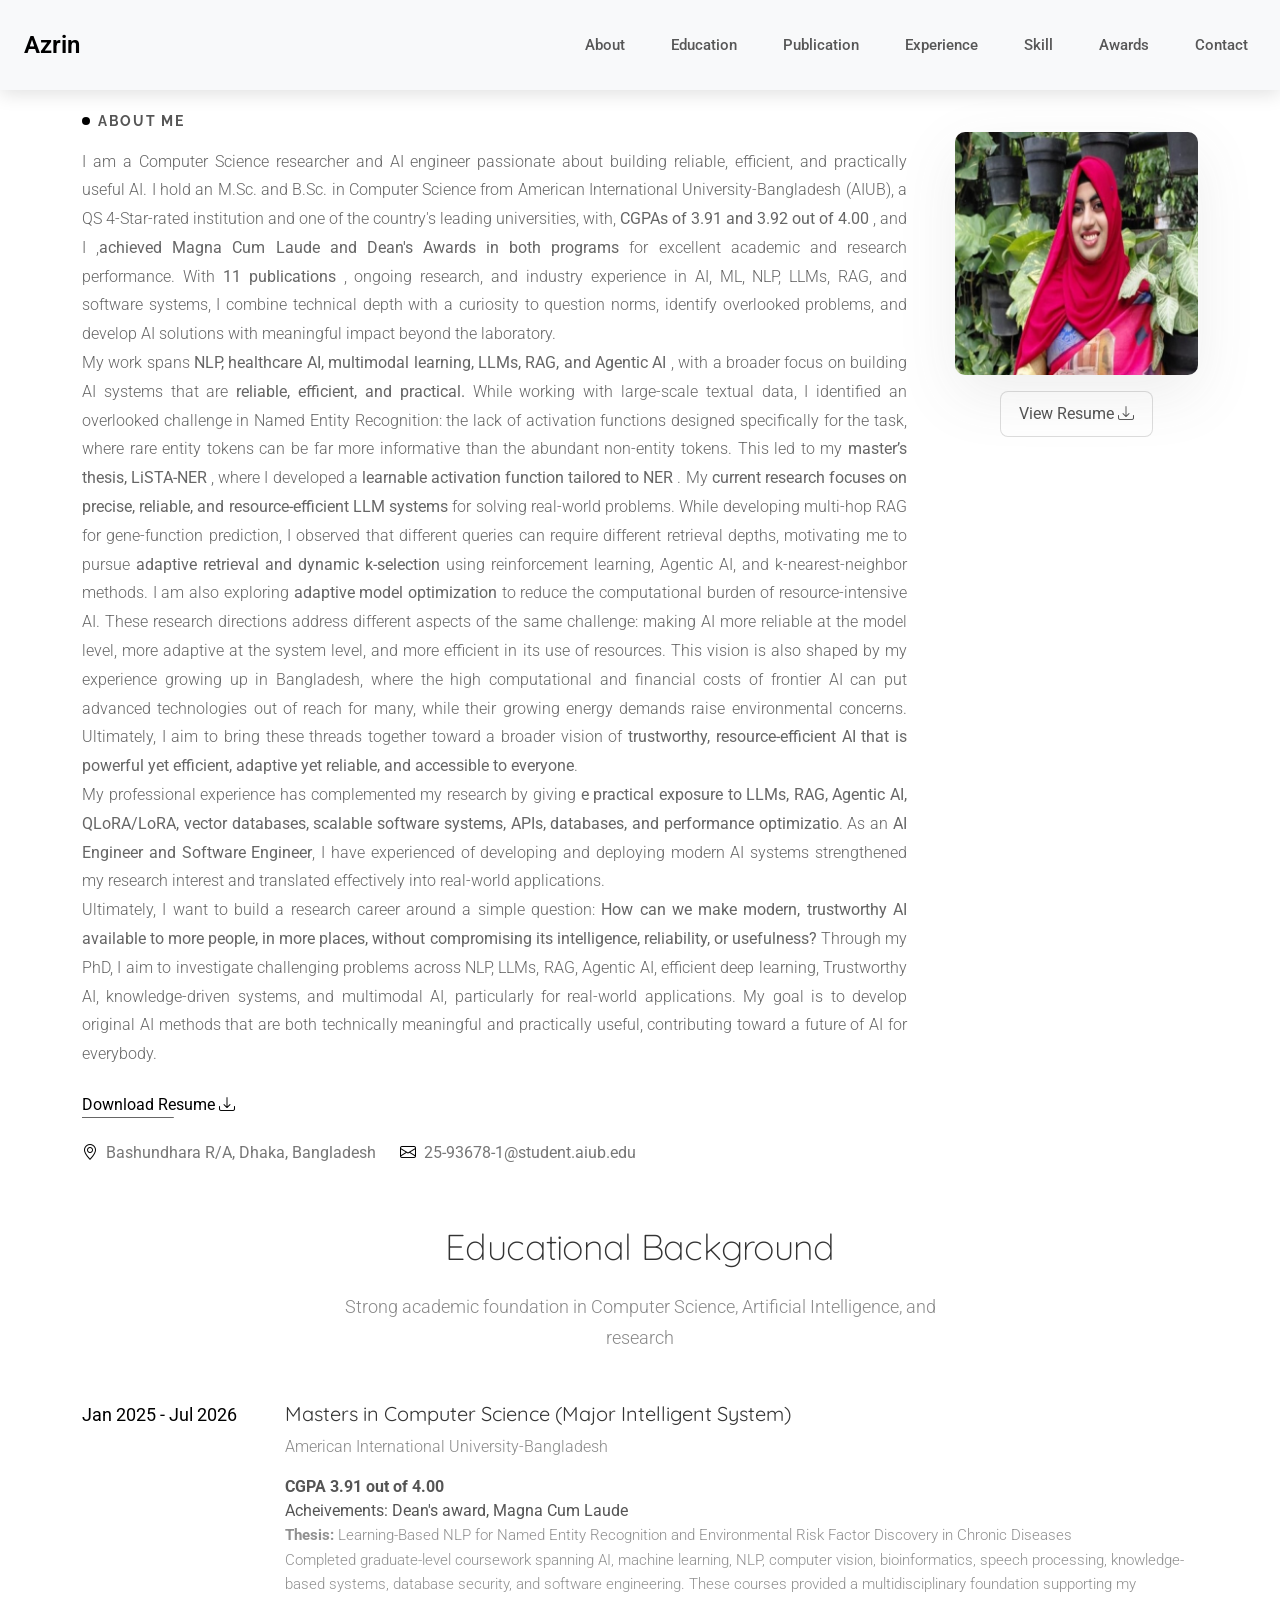
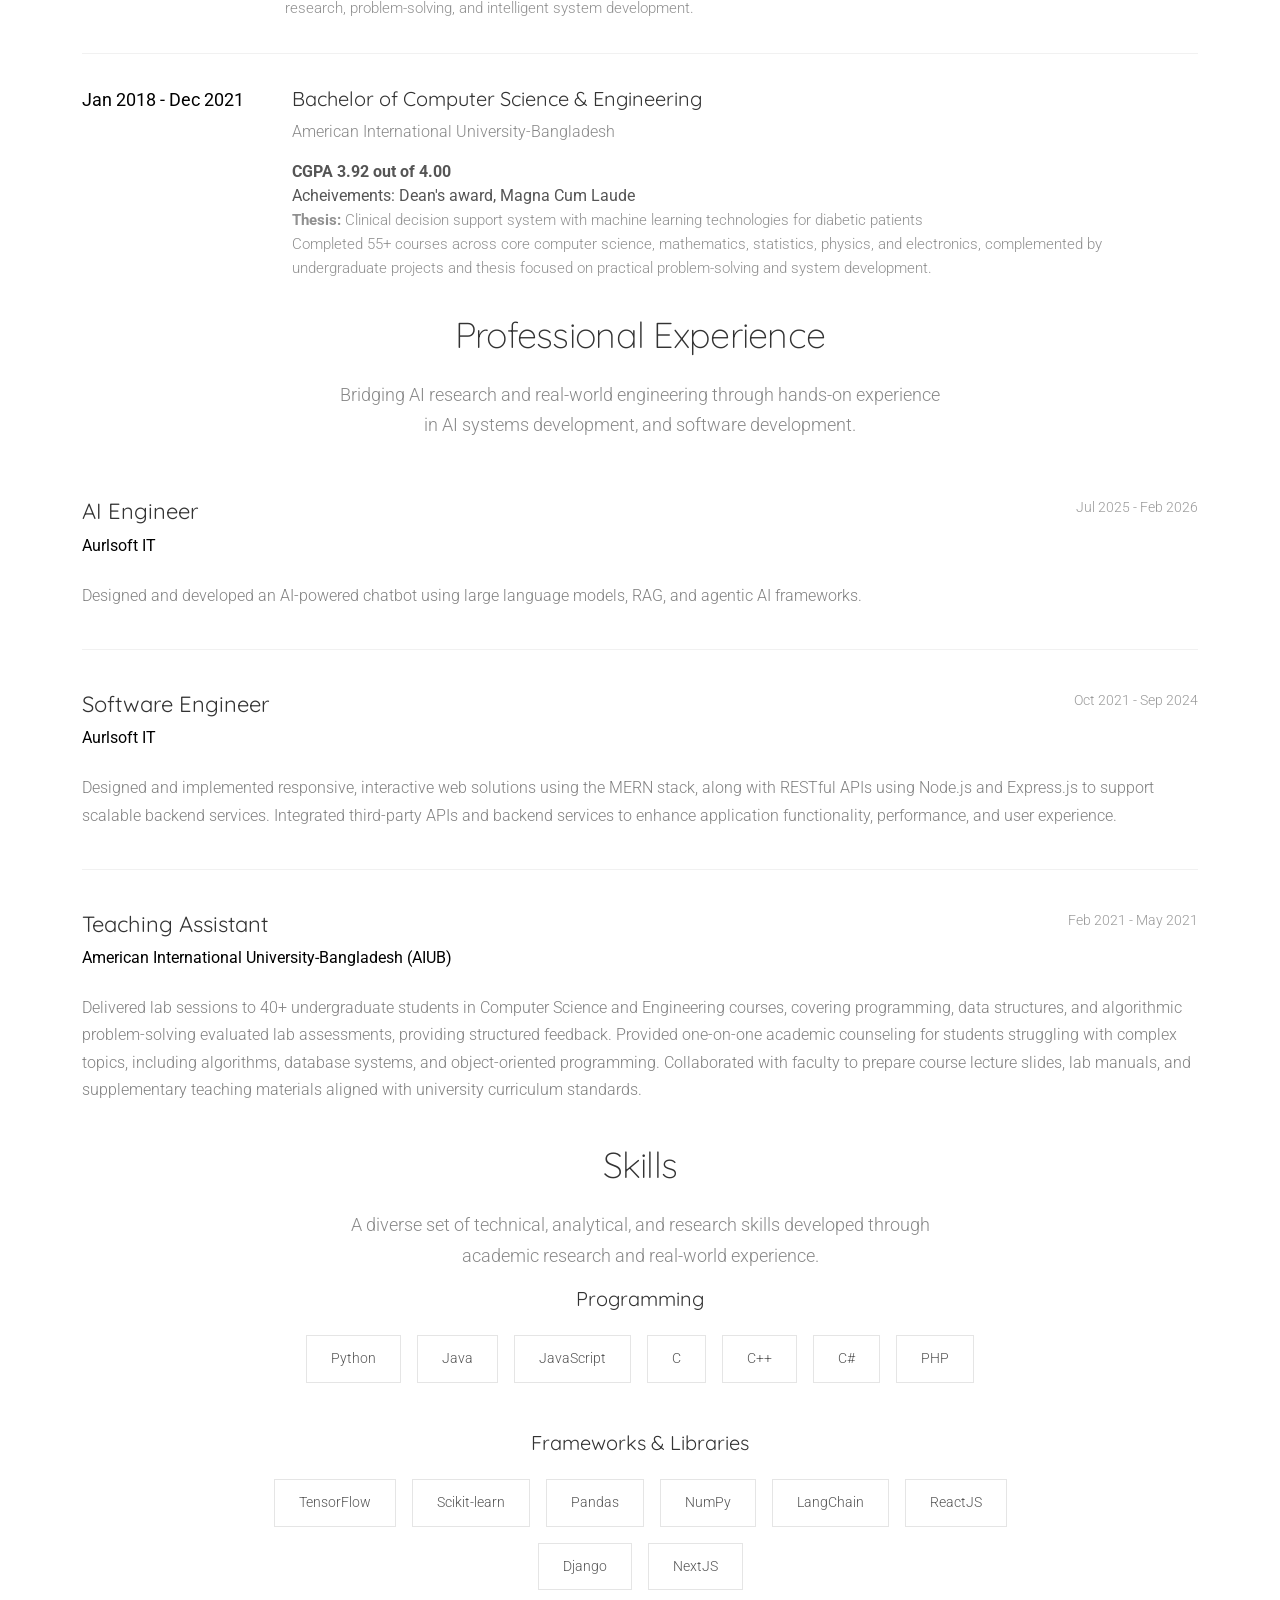
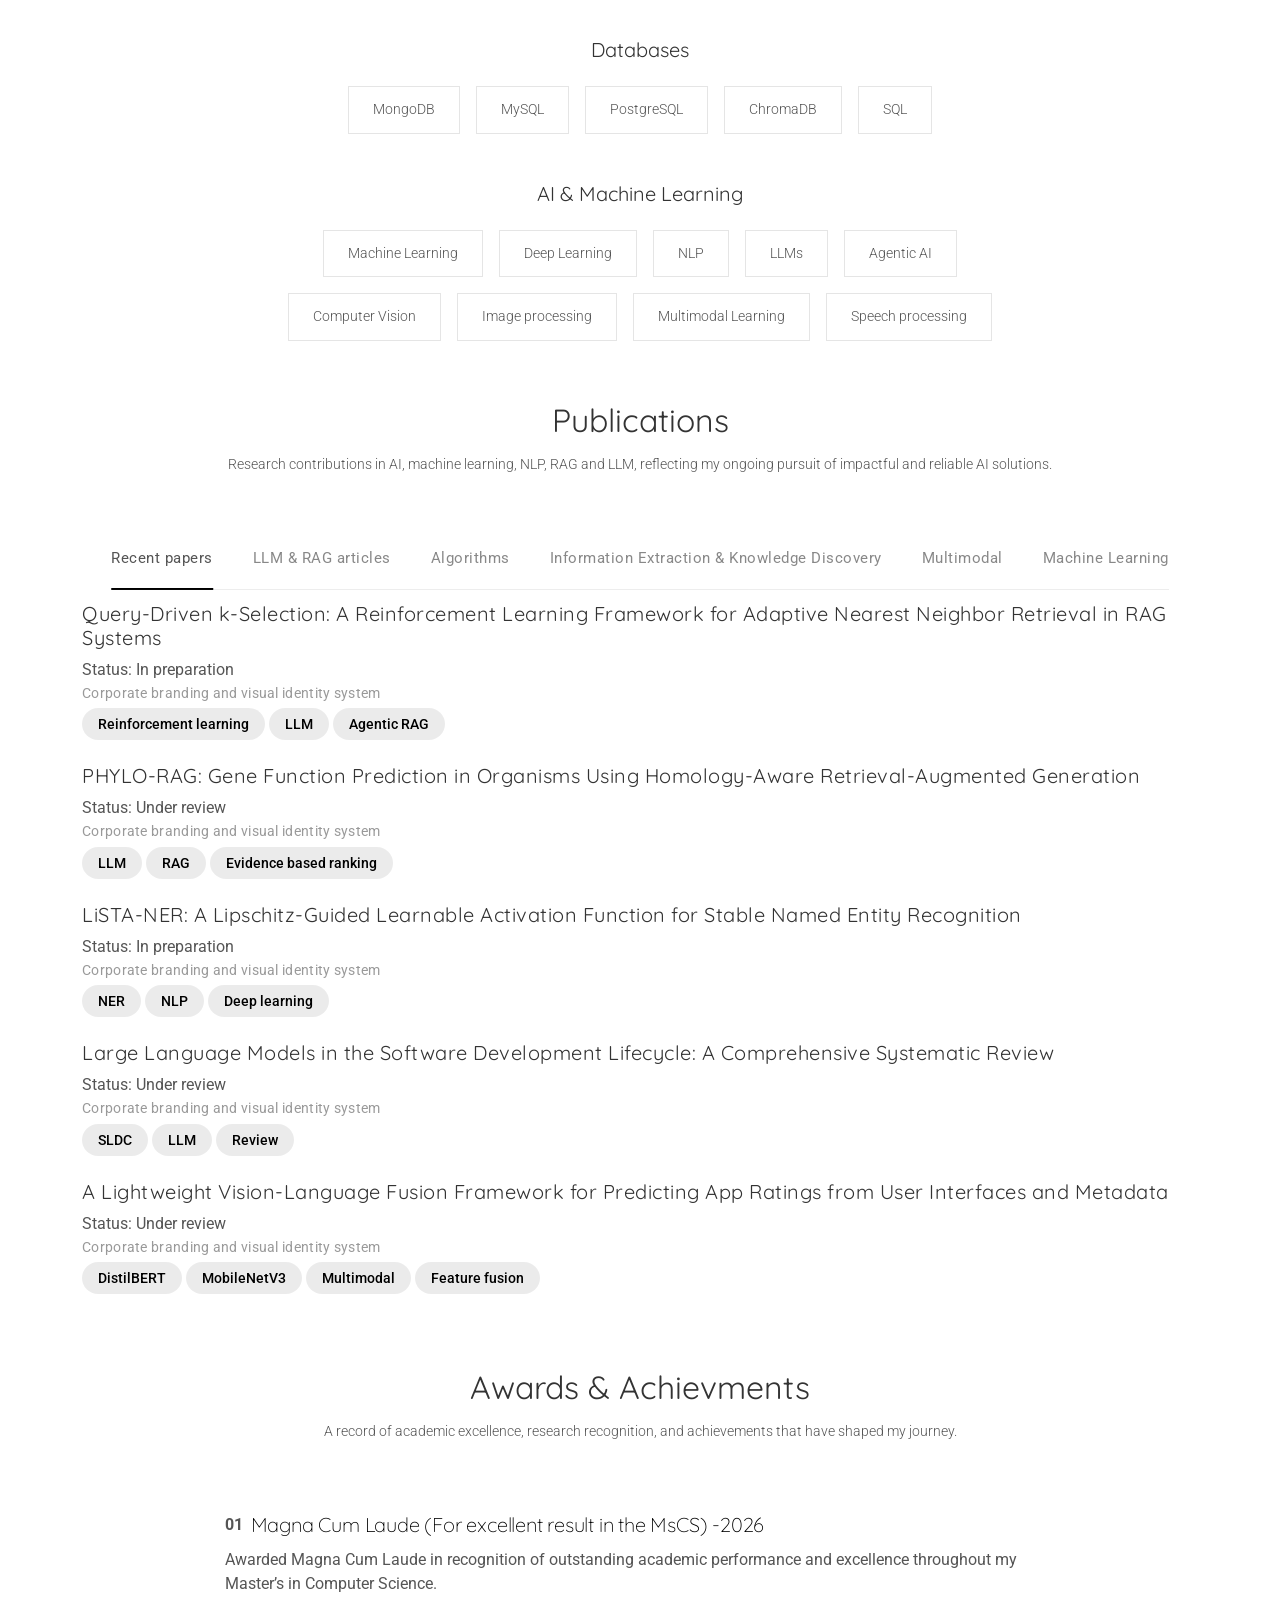
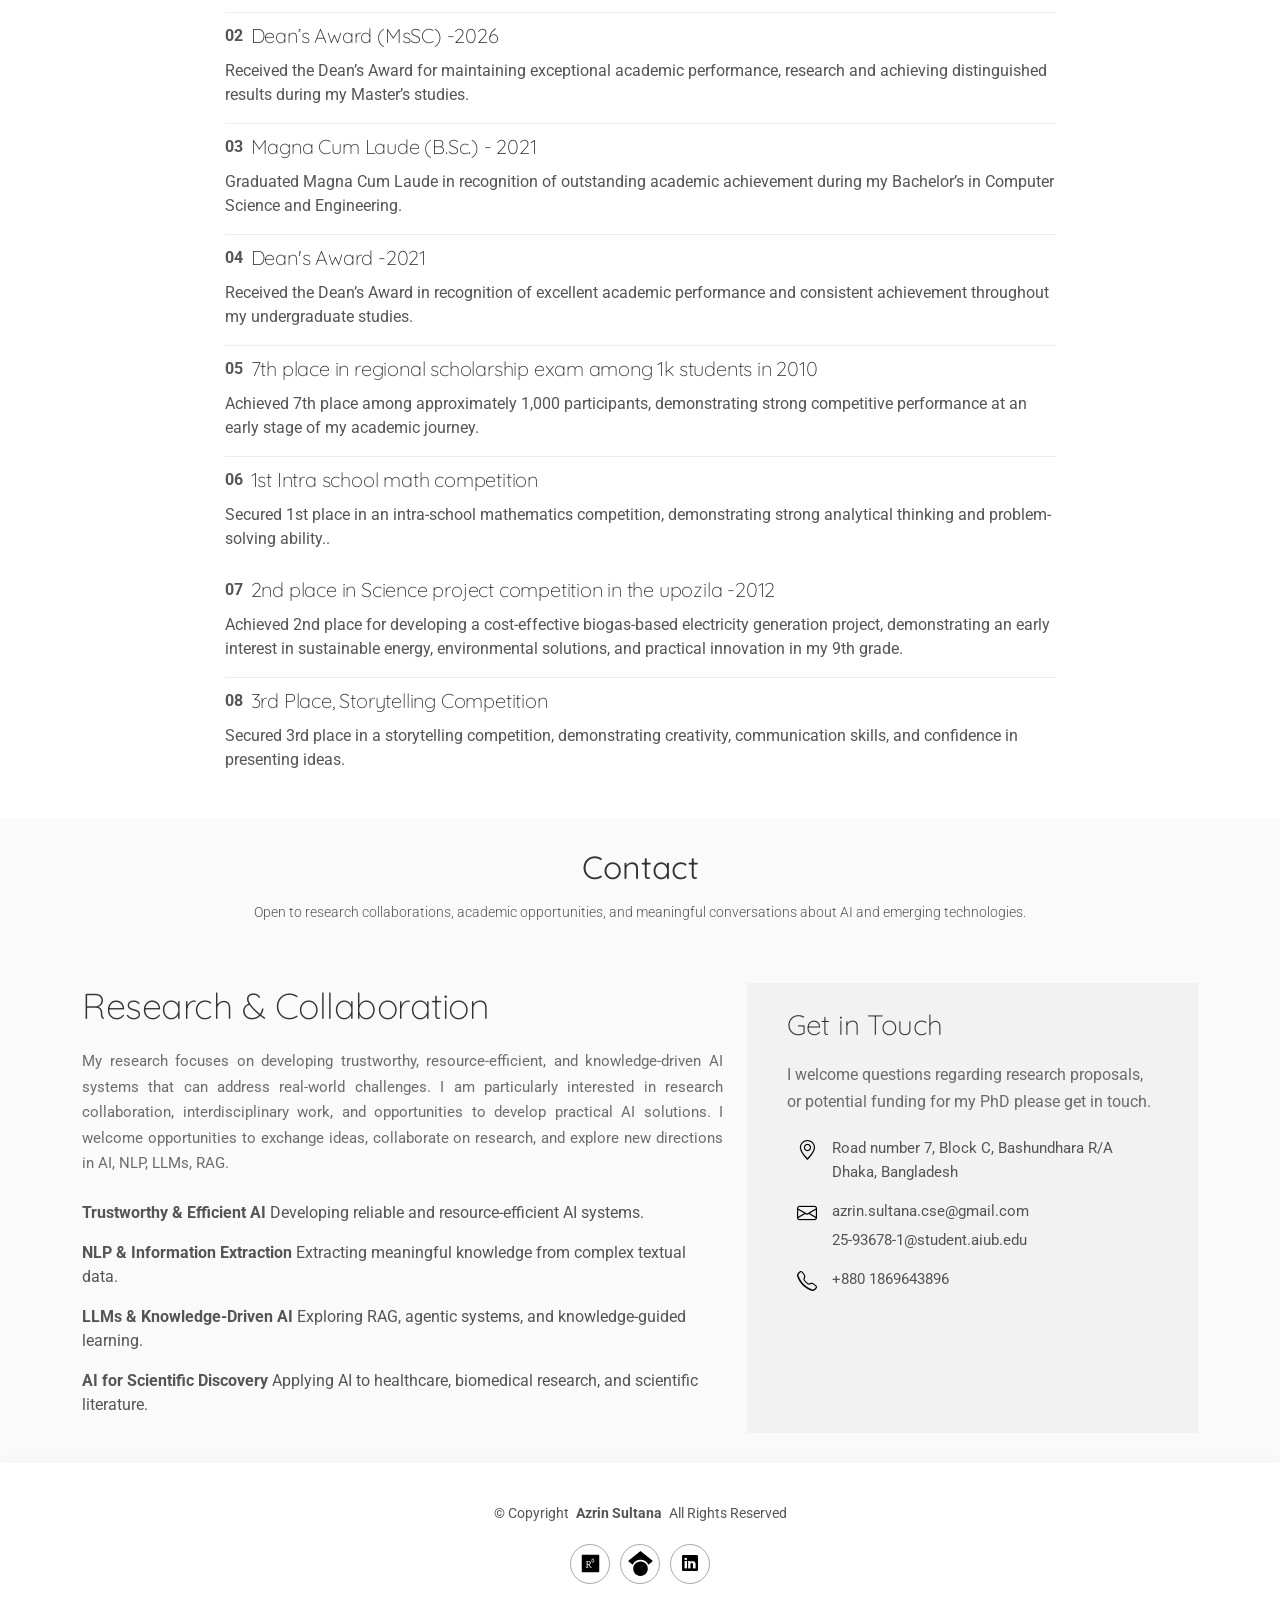
==== commit 0fbb78f1: "pdf file added" ====
--- a/index.html
+++ b/index.html
@@ -16,6 +16,10 @@
   <link href="https://fonts.googleapis.com" rel="preconnect">
   <link href="https://fonts.gstatic.com" rel="preconnect" crossorigin>
   <link href="https://fonts.googleapis.com/css2?family=Roboto:ital,wght@0,100;0,300;0,400;0,500;0,700;0,900;1,100;1,300;1,400;1,500;1,700;1,900&family=Raleway:ital,wght@0,100;0,200;0,300;0,400;0,500;0,600;0,700;0,800;0,900;1,100;1,200;1,300;1,400;1,500;1,600;1,700;1,800;1,900&family=Quicksand:wght@300;400;500;600;700&display=swap" rel="stylesheet">
+  <!-- Font Awesome CDN -->
+
+<link rel="stylesheet" href="https://cloudflare.com" />
+
 
   <!-- Vendor CSS Files -->
   <link href="assets/vendor/bootstrap/css/bootstrap.min.css" rel="stylesheet">
@@ -94,10 +98,13 @@
         <ul>
           <li><a href="#hero" class="active">Home</a></li>
           <li><a href="#about">About</a></li>
-          <li><a href="#resume">Resume</a></li>
-          <li><a href="#portfolio">Portfolio</a></li>
-          <li><a href="#services">Services</a></li>
-          <li class="dropdown"><a href="#"><span>Dropdown</span> <i class="bi bi-chevron-down toggle-dropdown"></i></a>
+          <li><a href="#education">Education</a></li>
+          <li><a href="#publication">Publication</a></li>
+          <li><a href="#experience">Experience</a></li>
+          <li><a href="#skill">Skill</a></li>
+          <li><a href="#award">Awards</a></li>
+          <li><a href="#contact">Contact</a></li>
+          <!-- <li class="dropdown"><a href="#"><span>Dropdown</span> <i class="bi bi-chevron-down toggle-dropdown"></i></a>
             <ul>
               <li><a href="#">Dropdown 1</a></li>
               <li class="dropdown"><a href="#"><span>Deep Dropdown</span> <i class="bi bi-chevron-down toggle-dropdown"></i></a>
@@ -113,8 +120,8 @@
               <li><a href="#">Dropdown 3</a></li>
               <li><a href="#">Dropdown 4</a></li>
             </ul>
-          </li>
-          <li><a href="#contact">Contact</a></li>
+          </li> -->
+          <!-- <li><a href="#contact">Contact</a></li> -->
         </ul>
         <i class="mobile-nav-toggle d-xl-none bi bi-list"></i>
       </nav>
@@ -148,11 +155,10 @@
 
 
 <br>
-My work spans <strong>NLP, healthcare AI, multimodal learning, LLMs, RAG, and Agentic AI </strong>, with a broader focus on building AI systems that are <strong>reliable, efficient, and practical. </strong> While working with large-scale textual data, I identified an overlooked challenge in Named Entity Recognition: the lack of activation functions designed specifically for the task, where rare entity tokens can be far more informative than the abundant non-entity tokens. This led to my <strong> master’s thesis, LiSTA-NER </strong>, where I developed a <strong> learnable activation function tailored to NER </strong>, reflecting my broader approach of identifying overlooked limitations and developing original solutions. My <strong> current research extends toward precise, reliable, and resource-efficient LLM systems </strong>, particularly through RAG and Agentic AI. While developing multi-hop RAG for gene-function prediction, I observed that different queries can require different retrieval depths, motivating my work on <strong> adaptive retrieval and dynamic k-selection </strong> using reinforcement learning, Agentic AI, and k-nearest-neighbor methods. I am also exploring <strong> automatic model optimization </strong> to reduce the computational burden of resource-intensive AI. These research directions address different aspects of the same challenge: making AI more reliable at the model level, more adaptive at the system level, and more efficient in its use of resources. This vision is also shaped by my experience growing up in Bangladesh, where the high computational and financial costs of frontier AI can put advanced technologies out of reach for many, while their growing energy demands raise environmental concerns. Ultimately, I aim to bring these threads together toward a broader vision of <strong> trustworthy, resource-efficient AI that is powerful yet efficient, adaptive yet reliable, and accessible to everyone </strong>.
+My work spans <strong>NLP, healthcare AI, multimodal learning, LLMs, RAG, and Agentic AI </strong>, with a broader focus on building AI systems that are <strong>reliable, efficient, and practical. </strong> While working with large-scale textual data, I identified an overlooked challenge in Named Entity Recognition: the lack of activation functions designed specifically for the task, where rare entity tokens can be far more informative than the abundant non-entity tokens. This led to my <strong> master’s thesis, LiSTA-NER </strong>, where I developed a <strong> learnable activation function tailored to NER </strong>. My <strong> current research focuses on precise, reliable, and resource-efficient LLM systems </strong> for solving real-world problems. While developing multi-hop RAG for gene-function prediction, I observed that different queries can require different retrieval depths, motivating me to pursue <strong>adaptive retrieval and dynamic k-selection</strong> using reinforcement learning, Agentic AI, and k-nearest-neighbor methods. I am also exploring <strong>adaptive model optimization</strong> to reduce the computational burden of resource-intensive AI. These research directions address different aspects of the same challenge: making AI more reliable at the model level, more adaptive at the system level, and more efficient in its use of resources. This vision is also shaped by my experience growing up in Bangladesh, where the high computational and financial costs of frontier AI can put advanced technologies out of reach for many, while their growing energy demands raise environmental concerns. Ultimately, I aim to bring these threads together toward a broader vision of <strong>trustworthy, resource-efficient AI that is powerful yet efficient, adaptive yet reliable, and accessible to everyone</strong>.
 
 <br>
-My professional experience has complemented my research by giving me practical exposure to LLMs, RAG, Agentic AI, QLoRA/LoRA, vector databases, scalable software systems, APIs, databases, and performance optimization. As an AI Engineer and Software Engineer, I have experienced firsthand the challenges of developing and deploying modern AI systems, which has strengthened my research interest and translated effectively into real-world applications.
-<br>
+My professional experience has complemented my research by giving <strong>e practical exposure to LLMs, RAG, Agentic AI, QLoRA/LoRA, vector databases, scalable software systems, APIs, databases, and performance optimizatio</strong>. As an <strong>AI Engineer and Software Engineer</strong>, I have experienced of developing and deploying modern AI systems strengthened my research interest and translated effectively into real-world applications.
 
 <br>
 Ultimately, I want to build a research career around a simple question: <strong> How can we make modern, trustworthy AI available to more people, in more places, without compromising its intelligence, reliability, or usefulness? </strong> Through my PhD, I aim to investigate challenging problems across NLP, LLMs, RAG, Agentic AI, efficient deep learning, Trustworthy AI, knowledge-driven systems, and multimodal AI, particularly for real-world applications. My goal is to develop original AI methods that are both technically meaningful and practically useful, contributing toward a future of AI for everybody.
@@ -173,7 +179,7 @@
                 <!-- <a href="#portfolio" class="btn-ghost">
                   View My Work <i class="bi bi-arrow-down"></i>
                 </a> -->
-                <a href="#resume" class="link-underline">
+                <a href="/assets/lecturer.pdf" class="link-underline" target="_blank" rel="noopener">
                   Download Resume <i class="bi bi-download"></i>
                 </a>
               </div>
@@ -181,11 +187,11 @@
               <div class="meta mt-4 d-flex flex-wrap align-items-center gap-4" data-aos="fade-up" data-aos-delay="300">
                 <div class="meta-item d-flex align-items-center gap-2">
                   <i class="bi bi-geo-alt"></i>
-                  <span>San Francisco, CA</span>
+                  <span>Bashundhara R/A, Dhaka, Bangladesh</span>
                 </div>
                 <div class="meta-item d-flex align-items-center gap-2">
-                  <i class="bi bi-circle"></i>
-                  <span>Available for freelance</span>
+                  <i class="bi bi-envelope"></i>
+                  <span>25-93678-1@student.aiub.edu</span>
                 </div>
               </div>
             </div>
@@ -196,7 +202,7 @@
               <img src="assets/img/profile/profile.jpg" alt="Profile Portrait" class="img-fluid portrait-img mt-4">
  <div class="cta-group mt-3" style="    display: flex;
     justify-content: center;">
-                <a href="#portfolio" class="btn btn-ghost">
+                <a  href="/assets/lecturer.pdf" class="btn btn-ghost" target="_blank" rel="noopener" >
                   View Resume
                    <i class="bi bi-download"></i>
                 </a>
@@ -232,10 +238,12 @@
                 <div class="degree-year">Jan 2025 - Jul 2026</div>
                 <div class="degree-details">
                   <h3>Masters in Computer Science (Major Intelligent System)</h3>
-                  <p class="text-bold">CGPA 3.91 out of 4.00</p>
                   <div class="institution">American International University-Bangladesh</div>
-                  <p> Thesis: </p>
-                  <p>Excepteur sint occaecat cupidatat non proident sunt in culpa qui officia deserunt mollit anim id est laborum.</p>
+                  <span class="fw-bold">CGPA 3.91 out of 4.00</span> <br>
+                  <span>Acheivements: Dean's award, Magna Cum Laude</span> 
+
+                  <p> <span class="fw-bold">Thesis:</span> Learning-Based NLP for Named Entity Recognition and Environmental Risk Factor Discovery in Chronic Diseases </p>
+                  <p>Completed graduate-level coursework spanning AI, machine learning, NLP, computer vision, bioinformatics, speech processing, knowledge-based systems, database security, and software engineering. These courses provided a multidisciplinary foundation supporting my research, problem-solving, and intelligent system development.</p>
                 </div>
               </div>
 
@@ -243,10 +251,12 @@
                 <div class="degree-year">Jan 2018 - Dec 2021</div>
                 <div class="degree-details">
                   <h3>Bachelor of Computer Science & Engineering</h3>
-                  <p class="text-bold">CGPA 3.92 out of 4.00</p>
                   <div class="institution">American International University-Bangladesh</div>
-                   <p> Thesis: Clinical decision support system with machine learning technologies for diabetic patients</p>
-                  <p>Lorem ipsum dolor sit amet consectetur adipiscing elit sed do eiusmod tempor incididunt ut labore et dolore magna aliqua.</p>
+                  <span class="fw-bold">CGPA 3.92 out of 4.00</span> <br>
+                  <span>Acheivements: Dean's award, Magna Cum Laude</span> 
+
+                   <p>  <span class="fw-bold">Thesis:</span>  Clinical decision support system with machine learning technologies for diabetic patients</p>
+                  <p>Completed 55+ courses across core computer science, mathematics, statistics, physics, and electronics, complemented by undergraduate projects and thesis focused on practical problem-solving and system development.</p>
                 </div>
               </div>
 
@@ -288,8 +298,8 @@
                 </div>
                 <div class="item-content">
                   <p>
-                    Designed and implemented responsive and interactive front-end interfaces and RESTful APIs using Node.js and Express.js for
-scalable backend services. Integrated third-party APIs and backend services to support application functionality.
+                    Designed and implemented responsive, interactive web solutions using the MERN stack, along with RESTful APIs using Node.js and Express.js to support scalable backend services. Integrated third-party APIs and backend services to enhance application functionality, performance, and user experience.
+
 
                   </p>
                 </div>
@@ -319,7 +329,7 @@
       
           <div id="skill">
             <div class="section-intro">
-              <h2>Core Competencies</h2>
+              <h2>Skills</h2>
               <p>A diverse set of technical, analytical, and research skills developed through academic research and real-world experience.</p>
             </div>
 
@@ -329,9 +339,10 @@
                 <div class="skill-tags">
                   <span class="skill-tag">Python</span>
                   <span class="skill-tag">Java</span>
-                  <span class="skill-tag">C</span>
+                  <span class="skill-tag">JavaScript</span>
+                     <span class="skill-tag">C</span>
                   <span class="skill-tag">C++</span>
-                  <span class="skill-tag">JavaScript</span>
+                  <span class="skill-tag">C#</span>
                   <span class="skill-tag">PHP</span>
                 </div>
               </div>
@@ -357,7 +368,7 @@
                   <span class="skill-tag">MySQL</span>
                   <span class="skill-tag">PostgreSQL</span>
                   <span class="skill-tag">ChromaDB</span>
-                  <span class="skill-tag">NoSQL</span>
+                  <span class="skill-tag">SQL</span>
                 </div>
               </div>
                <div class="skill-category">
@@ -463,9 +474,9 @@
                   <p>Corporate branding and visual identity system</p>
                  
                   <div class="tech-list my-2">
-                    <span class="tech-item paper-badge">NER</span>
-                    <span class="tech-item paper-badge">NLP</span>
-                    <span class="tech-item paper-badge">Deep learning</span>
+                    <span class="tech-item paper-badge">SLDC</span>
+                    <span class="tech-item paper-badge">LLM</span>
+                    <span class="tech-item paper-badge">Review</span>
                   </div>
           
                 </div>
@@ -477,9 +488,10 @@
                   <p>Corporate branding and visual identity system</p>
                  
                   <div class="tech-list my-2">
-                    <span class="tech-item paper-badge">NER</span>
-                    <span class="tech-item paper-badge">NLP</span>
-                    <span class="tech-item paper-badge">Deep learning</span>
+                    <span class="tech-item paper-badge">DistilBERT</span>
+                    <span class="tech-item paper-badge">MobileNetV3</span>
+                    <span class="tech-item paper-badge">Multimodal</span>
+                    <span class="tech-item paper-badge">Feature fusion</span>
                   </div>
           
                 </div>
@@ -490,6 +502,20 @@
                <div class="portfolio-card">
                 <div class="content">
               <h3>Large Language Models in the Software Development Lifecycle: A Comprehensive Systematic Review
+                  <p>Corporate branding and visual identity system</p>
+                 
+                  <div class="tech-list my-2">
+                     <span class="tech-item paper-badge">SLDC</span>
+                    <span class="tech-item paper-badge">LLM</span>
+                    <span class="tech-item paper-badge">Review</span>
+                  </div>
+          
+                </div>
+              </div>
+              <div class="portfolio-card">
+                <div class="content">
+              <h3>Query-Driven k-Selection: A Reinforcement Learning Framework for Adaptive Nearest Neighbor Retrieval in RAG Systems</h3>
+                  Status: In preparation
                   <p>Corporate branding and visual identity system</p>
                  
                   <div class="tech-list my-2">
@@ -502,6 +528,37 @@
               </div>
               <div class="portfolio-card">
                 <div class="content">
+              <h3>PHYLO-RAG: Gene Function Prediction in Organisms Using Homology-Aware Retrieval-Augmented Generation
+                  <p>Corporate branding and visual identity system</p>
+                 
+                  <div class="tech-list my-2">
+                    <span class="tech-item paper-badge">Evidence based ranking</span>
+                    <span class="tech-item paper-badge">LLM</span>
+                    <span class="tech-item paper-badge">RAG</span>
+                    <span class="tech-item paper-badge">Query reformation</span>
+                  </div>
+          
+                </div>
+              </div>
+            </div>
+            <!-- End Portfolio Item -->
+
+            <div class="col-lg-12 portfolio-item isotope-item filter-algorithm">
+               <div class="portfolio-card">
+                <div class="content">
+              <h3>LiSTA-NER: A Lipschitz-Guided Learnable Activation Function for Stable Named Entity Recognition
+                  <p>Corporate branding and visual identity system</p>
+                 
+                  <div class="tech-list my-2">
+                    <span class="tech-item paper-badge">NER</span>
+                    <span class="tech-item paper-badge">Activation function</span>
+                    <span class="tech-item paper-badge">Lipchitz continuity</span>
+                  </div>
+          
+                </div>
+              </div>
+               <div class="portfolio-card">
+                <div class="content">
               <h3>Query-Driven k-Selection: A Reinforcement Learning Framework for Adaptive Nearest Neighbor Retrieval in RAG Systems</h3>
                   Status: In preparation
                   <p>Corporate branding and visual identity system</p>
@@ -516,7 +573,54 @@
               </div>
               <div class="portfolio-card">
                 <div class="content">
-              <h3>PHYLO-RAG: Gene Function Prediction in Organisms Using Homology-Aware Retrieval-Augmented Generation
+              <h3>Explicit Grammar Semantic Feature Fusion for Robust Text Classification
+                  <p>Corporate branding and visual identity system</p>
+                 
+                  <div class="tech-list my-2">
+                    <span class="tech-item paper-badge">Feature fusion</span>
+                    <span class="tech-item paper-badge">BERT</span>
+                    <span class="tech-item paper-badge">Lightweight model</span>
+                  </div>
+          
+                </div>
+              </div>
+              <div class="portfolio-card">
+                <div class="content">
+              <h3>A Lightweight Vision-Language Fusion Framework for Predicting App Ratings from User Interfaces and Metadata
+                  <p>Corporate branding and visual identity system</p>
+                 
+                  <div class="tech-list my-2">
+                     <span class="tech-item paper-badge">DistilBERT</span>
+                    <span class="tech-item paper-badge">MobileNetV3</span>
+                    <span class="tech-item paper-badge">Multimodal</span>
+                    <span class="tech-item paper-badge">Feature fusion</span>
+                  </div>
+          
+                </div>
+              </div>
+             
+            </div><!-- End Portfolio Item -->
+
+            <div class="col-lg-12 portfolio-item isotope-item filter-information">
+               <div class="portfolio-card">
+                <div class="content">
+              <h3> An NLP-Driven Framework for Discovering Understudied Environmental Factors in 
+Chronic Diseases from Medical Literature</h3>
+                  Status: In preparation
+                  <p>Corporate branding and visual identity system</p>
+                 
+                  <div class="tech-list my-2">
+                    <span class="tech-item paper-badge">Biomedican knowledge extraction</span>
+                    <span class="tech-item paper-badge">NER</span>
+                    <span class="tech-item paper-badge">Gold standard validation</span>
+                  </div>
+          
+                </div>
+              </div>
+              <div class="portfolio-card">
+                <div class="content">
+              <h3>Query-Driven k-Selection: A Reinforcement Learning Framework for Adaptive Nearest Neighbor Retrieval in RAG Systems</h3>
+                  Status: In preparation
                   <p>Corporate branding and visual identity system</p>
                  
                   <div class="tech-list my-2">
@@ -527,110 +631,7 @@
           
                 </div>
               </div>
-            </div>
-            <!-- End Portfolio Item -->
-
-            <div class="col-lg-12 portfolio-item isotope-item filter-algorithm">
-               <div class="portfolio-card">
-                <div class="content">
-              <h3>Query-Driven k-Selection: A Reinforcement Learning Framework for Adaptive Nearest Neighbor Retrieval in RAG Systems</h3>
-                  Status: In preparation
-                  <p>Corporate branding and visual identity system</p>
-                 
-                  <div class="tech-list my-2">
-                    <span class="tech-item paper-badge">Reinforcement learning</span>
-                    <span class="tech-item paper-badge">LLM</span>
-                    <span class="tech-item paper-badge">RAG</span>
-                  </div>
-          
-                </div>
-              </div>
-              <div class="portfolio-card">
-                <div class="content">
-              <h3>Explicit Grammar Semantic Feature Fusion for Robust Text Classification
-                  <p>Corporate branding and visual identity system</p>
-                 
-                  <div class="tech-list my-2">
-                    <span class="tech-item paper-badge">Reinforcement learning</span>
-                    <span class="tech-item paper-badge">LLM</span>
-                    <span class="tech-item paper-badge">RAG</span>
-                  </div>
-          
-                </div>
-              </div>
-              <div class="portfolio-card">
-                <div class="content">
-              <h3>A Lightweight Vision-Language Fusion Framework for Predicting App Ratings from User Interfaces and Metadata
-                  <p>Corporate branding and visual identity system</p>
-                 
-                  <div class="tech-list my-2">
-                    <span class="tech-item paper-badge">Reinforcement learning</span>
-                    <span class="tech-item paper-badge">LLM</span>
-                    <span class="tech-item paper-badge">RAG</span>
-                  </div>
-          
-                </div>
-              </div>
-              <div class="portfolio-card">
-                <div class="content">
-              <h3>LiSTA-NER: A Lipschitz-Guided Learnable Activation Function for Stable Named Entity Recognition
-                  <p>Corporate branding and visual identity system</p>
-                 
-                  <div class="tech-list my-2">
-                    <span class="tech-item paper-badge">Reinforcement learning</span>
-                    <span class="tech-item paper-badge">LLM</span>
-                    <span class="tech-item paper-badge">RAG</span>
-                  </div>
-          
-                </div>
-              </div>
-            </div><!-- End Portfolio Item -->
-
-            <div class="col-lg-12 portfolio-item isotope-item filter-information">
-               <div class="portfolio-card">
-                <div class="content">
-              <h3> An NLP-Driven Framework for Discovering Understudied Environmental Factors in 
-Chronic Diseases from Medical Literature</h3>
-                  Status: In preparation
-                  <p>Corporate branding and visual identity system</p>
-                 
-                  <div class="tech-list my-2">
-                    <span class="tech-item paper-badge">Reinforcement learning</span>
-                    <span class="tech-item paper-badge">LLM</span>
-                    <span class="tech-item paper-badge">RAG</span>
-                  </div>
-          
-                </div>
-              </div>
-              <div class="portfolio-card">
-                <div class="content">
-              <h3>Query-Driven k-Selection: A Reinforcement Learning Framework for Adaptive Nearest Neighbor Retrieval in RAG Systems</h3>
-                  Status: In preparation
-                  <p>Corporate branding and visual identity system</p>
-                 
-                  <div class="tech-list my-2">
-                    <span class="tech-item paper-badge">Reinforcement learning</span>
-                    <span class="tech-item paper-badge">LLM</span>
-                    <span class="tech-item paper-badge">RAG</span>
-                  </div>
-          
-                </div>
-              </div>
-              <div class="portfolio-card">
-                <div class="content">
-              <h3> PHYLO-RAG: Gene Function Prediction in Organisms Using Homology-Aware 
-Retrieval-Augmented Generation</h3>
-                  Status: In preparation
-                  <p>Corporate branding and visual identity system</p>
-                 
-                  <div class="tech-list my-2">
-                    <span class="tech-item paper-badge">Reinforcement learning</span>
-                    <span class="tech-item paper-badge">LLM</span>
-                    <span class="tech-item paper-badge">RAG</span>
-                  </div>
-          
-                </div>
-              </div>
+
             </div><!-- End Portfolio Item -->
 
             <div class="col-lg-12 portfolio-item isotope-item filter-multimodal">
@@ -642,9 +643,10 @@
                   <p>Corporate branding and visual identity system</p>
                  
                   <div class="tech-list my-2">
-                    <span class="tech-item paper-badge">Reinforcement learning</span>
-                    <span class="tech-item paper-badge">LLM</span>
-                    <span class="tech-item paper-badge">RAG</span>
+                    <span class="tech-item paper-badge">DistilBERT</span>
+                    <span class="tech-item paper-badge">MobileNetV3</span>
+                    <span class="tech-item paper-badge">Multimodal</span>
+                    <span class="tech-item paper-badge">Feature fusion</span>
                   </div>
           
                 </div>
@@ -660,9 +662,9 @@
                   <p>Corporate branding and visual identity system</p>
                  
                   <div class="tech-list my-2">
-                    <span class="tech-item paper-badge">Reinforcement learning</span>
-                    <span class="tech-item paper-badge">LLM</span>
-                    <span class="tech-item paper-badge">RAG</span>
+                    <span class="tech-item paper-badge">ML algorithm</span>
+                    <span class="tech-item paper-badge">Optimization</span>
+                    <span class="tech-item paper-badge">Tree-structed parzen estimator</span>
                   </div>
           
                 </div>
@@ -671,13 +673,12 @@
                 <div class="content">
               <h3> A comprehensive review for chronic disease prediction using machine learning 
 algorithms.</h3>
-                  Status: In preparation
-                  <p>Corporate branding and visual identity system</p>
-                 
-                  <div class="tech-list my-2">
-                    <span class="tech-item paper-badge">Reinforcement learning</span>
-                    <span class="tech-item paper-badge">LLM</span>
-                    <span class="tech-item paper-badge">RAG</span>
+                  <p>Published in Springer</p>
+                 
+                  <div class="tech-list my-2">
+                    <span class="tech-item paper-badge">Chronic diseases</span>
+                    <span class="tech-item paper-badge">Review</span>
+                    <span class="tech-item paper-badge">ML</span>
                   </div>
           
                 </div>
@@ -690,9 +691,8 @@
                   <p>Corporate branding and visual identity system</p>
                  
                   <div class="tech-list my-2">
-                    <span class="tech-item paper-badge">Reinforcement learning</span>
-                    <span class="tech-item paper-badge">LLM</span>
-                    <span class="tech-item paper-badge">RAG</span>
+                    <span class="tech-item paper-badge">ML</span>
+                    <span class="tech-item paper-badge">Feature selction</span>
                   </div>
           
                 </div>
@@ -700,13 +700,12 @@
               <div class="portfolio-card">
                 <div class="content">
               <h3>  Clinical decision support system for diabetic patients by predicting Type 2 diabetes. </h3>
-                  Status: In preparation
-                  <p>Corporate branding and visual identity system</p>
-                 
-                  <div class="tech-list my-2">
-                    <span class="tech-item paper-badge">Reinforcement learning</span>
-                    <span class="tech-item paper-badge">LLM</span>
-                    <span class="tech-item paper-badge">RAG</span>
+                  <p>Corporate branding and visual identity system</p>
+                 
+                  <div class="tech-list my-2">
+                    <span class="tech-item paper-badge">Rule based model</span>
+                    <span class="tech-item paper-badge">ML algorithms</span>
+                    <span class="tech-item paper-badge">Decision support</span>
                   </div>
           
                 </div>
@@ -741,90 +740,90 @@
 
               <div class="faq-item faq-active">
                 <div class="faq-header">
-                  <span class="faq-number">01</span>
+                  <span class="fw-bold me-2">01</span>
                   <h4>Magna Cum Laude (For excellent result in the MsCS) -2026
 </h4>
                 </div>
                 <div class="content-inner">
-                    <p>Curabitur arcu erat, accumsan id imperdiet et, porttitor at sem. Donec rutrum congue leo eget malesuada. Vestibulum ante ipsum primis in faucibus orci luctus et ultrices posuere cubilia curae.</p>
+                    <p>Awarded Magna Cum Laude in recognition of outstanding academic performance and excellence throughout my Master’s in Computer Science.</p>
                   </div>
               </div><!-- End FAQ Item -->
 
               <div class="faq-item">
                 <div class="faq-header">
-                  <span class="faq-number">02</span>
+                  <span class="fw-bold me-2">02</span>
                   <h4>Dean’s Award (MsSC) -2026
 </h4>
 </div>                 
 <div class="content-inner">
-                    <p>Curabitur arcu erat, accumsan id imperdiet et, porttitor at sem. Donec rutrum congue leo eget malesuada. Vestibulum ante ipsum primis in faucibus orci luctus et ultrices posuere cubilia curae.</p>
+                    <p>Received the Dean’s Award for maintaining exceptional academic performance, research and achieving distinguished results during my Master’s studies.</p>
                   </div>
               </div><!-- End FAQ Item -->
 
               <div class="faq-item">
                 <div class="faq-header">
-                  <span class="faq-number">03</span>
-                  <h4>1st Magna Cum Laude (B.Sc.) - 2021</h4>
+                  <span class="fw-bold me-2">03</span>
+                  <h4>Magna Cum Laude (B.Sc.) - 2021</h4>
                   </div>
                   <div class="content-inner">
-                    <p>Curabitur arcu erat, accumsan id imperdiet et, porttitor at sem. Donec rutrum congue leo eget malesuada. Vestibulum ante ipsum primis in faucibus orci luctus et ultrices posuere cubilia curae.</p>
+                    <p>Graduated Magna Cum Laude in recognition of outstanding academic achievement during my Bachelor’s in Computer Science and Engineering.</p>
                   </div>
               </div><!-- End FAQ Item -->
 
               <div class="faq-item">
                 <div class="faq-header">
-                  <span class="faq-number">04</span>
-                  <h4>1st Dean's Award -2021</h4>
+                  <span class="fw-bold me-2">04</span>
+                  <h4>Dean's Award -2021</h4>
                   </div>
                   <div class="content-inner">
-                    <p>Curabitur arcu erat, accumsan id imperdiet et, porttitor at sem. Donec rutrum congue leo eget malesuada. Vestibulum ante ipsum primis in faucibus orci luctus et ultrices posuere cubilia curae.</p>
+                    <p>Received the Dean’s Award in recognition of excellent academic performance and consistent achievement throughout my undergraduate studies.</p>
                   </div>
               </div><!-- End FAQ Item -->
 
               <div class="faq-item">
                 <div class="faq-header">
-                  <span class="faq-number">05</span>
-                  <h4>7th place among 1k students- Tok social shola 2010
+                  <span class="fw-bold me-2">05</span>
+                  <h4>7th place in regional scholarship exam among 1k students in 2010
                 </h4>
                 </div>
                  <div class="content-inner">
-                    <p>Curabitur arcu erat, accumsan id imperdiet et, porttitor at sem. Donec rutrum congue leo eget malesuada. Vestibulum ante ipsum primis in faucibus orci luctus et ultrices posuere cubilia curae.</p>
+                    <p>Achieved 7th place among approximately 1,000 participants, demonstrating strong competitive performance at an early stage of my academic journey.</p>
                   </div>
               </div><!-- End FAQ Item -->
               <div class="faq-item">
                 <div class="faq-header">
-                  <span class="faq-number">06</span>
+                  <span class="fw-bold me-2">06</span>
                   <h4>1st Intra school math competition
 
 </h4>
 </div>
                   <div class="content-inner">
-                    <p>Curabitur arcu erat, accumsan id imperdiet et, porttitor at sem. Donec rutrum congue leo eget malesuada. Vestibulum ante ipsum primis in faucibus orci luctus et ultrices posuere cubilia curae.</p>
+                    <p>Secured 1st place in an intra-school mathematics competition, demonstrating strong analytical thinking and problem-solving ability..</p>
                   </div>
                 </div>
               </div><!-- End FAQ Item -->
               <div class="faq-item">
                 <div class="faq-header">
-                  <span class="faq-number">06</span>
-                  <h4>2nd Science project competition -2012
+                  <span class="fw-bold me-2">07</span>
+                  <h4>2nd place in Science project competition in the upozila -2012
 
 
 </h4>
 </div>
                <div class="content-inner">
-                    <p>Curabitur arcu erat, accumsan id imperdiet et, porttitor at sem. Donec rutrum congue leo eget malesuada. Vestibulum ante ipsum primis in faucibus orci luctus et ultrices posuere cubilia curae.</p>
+                    <p>Achieved 2nd place for developing a cost-effective biogas-based electricity generation project, demonstrating an early interest in sustainable energy, environmental solutions, and practical innovation in my 9th grade.</p>
                   </div>
               </div><!-- End FAQ Item -->
               <div class="faq-item">
                 <div class="faq-header">
-                  <span class="faq-number">06</span>
-                  <h4>3rd Place - Story telling competition-s
+                  <span class="fw-bold me-2">08</span>
+                  <h4>3rd Place, Storytelling Competition
 
 
 </h4>
 </div>
                   <div class="content-inner">
-                    <p>Curabitur arcu erat, accumsan id imperdiet et, porttitor at sem. Donec rutrum congue leo eget malesuada. Vestibulum ante ipsum primis in faucibus orci luctus et ultrices posuere cubilia curae.</p>
+                    <p>Secured 3rd place in a storytelling competition, demonstrating creativity, communication skills, and confidence in presenting ideas.</p>
                   </div>
               </div><!-- End FAQ Item -->
 
@@ -877,18 +876,18 @@
       <div class="interest-item">
        
           
-          <p><span class="fw-bold">NLP & Information Extraction</span>Extracting meaningful knowledge from complex textual data.</p>
+          <p><span class="fw-bold"> NLP & Information Extraction</span> Extracting meaningful knowledge from complex textual data.</p>
        
       </div>
 
       <div class="interest-item">
         
          
-          <p> <span class="fw-bold">LLMs & Knowledge-Driven AI</span>Exploring RAG, agentic systems, and knowledge-guided learning.</p>
+          <p> <span class="fw-bold"> LLMs & Knowledge-Driven AI</span> Exploring RAG, agentic systems, and knowledge-guided learning.</p>
       </div>
 
       <div class="interest-item">
-          <p>          <span class="fw-bold">AI for Scientific Discovery</span>
+          <p><span class="fw-bold"> AI for Scientific Discovery</span>
  Applying AI to healthcare, biomedical research, and scientific literature.</p>
       </div>
 
@@ -951,9 +950,10 @@
         <p>© <span>Copyright</span> <strong class="px-1 sitename">Azrin Sultana</strong> <span>All Rights Reserved</span></p>
       </div>
       <div class="social-links d-flex justify-content-center">
-        <a href=""><i class="bi bi-twitter-x"></i></a>
-        <a href=""><i class="bi bi-facebook"></i></a>
-        <a href=""><i class="bi bi-instagram"></i></a>
+        <a href=""><svg xmlns="http://www.w3.org/2000/svg" viewBox="0 0 640 640"><path d="M96 96L96 544L544 544L544 96L96 96zM358.2 430.4C351.6 433.4 325 436.4 308.2 416.2C299 405.6 282.9 382.9 266 352.6C257.1 352.6 251.3 352.6 244.6 352L244.6 398.4C244.6 421.9 250.6 419.6 270.4 422.3L270.4 430.4C263.5 430.1 247.3 429.6 234.8 429.6C221.7 429.6 208.7 430.2 201.2 430.4L201.2 422.3C216.7 419.4 223.2 421 223.2 398.4L223.2 289C223.2 266.4 216.8 268 201.2 265.1L201.2 257C227 258 254.3 256.4 272.1 256.4C303.8 256.4 328 270.8 328 302C328 323.1 311.3 344.2 288.8 349.5C302.4 373.7 318.8 395.1 331 408.4C338.2 416.2 348.2 423.1 358.2 423.1L358.2 430.4zM381.1 295.4C357.8 295.4 348.9 279.7 348.9 263.2L348.9 231C348.9 218.8 357.7 200.6 382.9 200.6C408.1 200.6 413.3 218.5 413.3 218.5L402.6 225.7C402.6 225.7 397.1 213.2 382.9 213.2C375 213.2 363.2 220.5 363.2 232.9L363.2 259.7C363.2 273.1 369.8 283 381.1 283C395.2 283 402.6 272.1 402.6 256.2L384.7 256.2L384.7 245.5L415.1 245.5C415.1 266 419.8 295.4 381.1 295.4zM264.6 340.1C255.2 340.1 251 339.8 244.6 339.3L244.6 269.6C251 269 259.6 269 267.1 269C290.4 269 304.3 281.2 304.3 303.5C304.3 325.4 289.3 340.1 264.6 340.1z"/></svg>
+
+</a>
+        <a href=""><svg xmlns="http://www.w3.org/2000/svg" viewBox="0 0 512 512"><path d="M390.9 298.5s0 .1 .1 .1c9.2 19.4 14.4 41.1 14.4 64-.1 82.5-66.9 149.4-149.4 149.4S106.7 445.1 106.7 362.7c0-22.9 5.2-44.6 14.4-64 1.7-3.6 3.6-7.2 5.6-10.7 4.4-7.6 9.4-14.7 15-21.3 27.4-32.6 68.5-53.3 114.4-53.3 33.6 0 64.6 11.1 89.6 29.9 9.1 6.9 17.4 14.7 24.8 23.5 5.6 6.6 10.6 13.8 15 21.3 2 3.4 3.8 7 5.5 10.5l-.1-.1zm26.4-18.8c-30.1-58.4-91-98.4-161.3-98.4s-131.2 40-161.3 98.4l-94.7-77 256-202.7 256 202.7-94.7 77.1 0-.1z"/></svg></a>
         <a href=""><i class="bi bi-linkedin"></i></a>
       </div>
       <div class="credits">
--- a/assets/css/main.css
+++ b/assets/css/main.css
@@ -311,12 +311,26 @@
   border-radius: 50%;
   border: 1px solid color-mix(in srgb, var(--default-color), transparent 50%);
   font-size: 16px;
+  margin: 0 5px;
+  transition: 0.3s;
+}
+.footer .social-links a svg {
+  display: flex;
+  align-items: center;
+  justify-content: center;
+  width: 25px;
+  height: 25px;
+  border-radius: 50%;
+  font-size: 16px;
   color: color-mix(in srgb, var(--default-color), transparent 50%);
   margin: 0 5px;
   transition: 0.3s;
 }
-
 .footer .social-links a:hover {
+  color: var(--accent-color);
+  border-color: var(--accent-color);
+}
+.footer .social-links a svg:hover {
   color: var(--accent-color);
   border-color: var(--accent-color);
 }
@@ -3588,7 +3602,10 @@
     font-weight: 500;
     transition: all 0.3s ease;
 }
-
+.fa-solid, .fa-regular, .fa-brands {
+    font-family: "Font Awesome 6 Free" !important;
+    display: inline-block !important;
+}
 @media (max-width: 768px){
 
 .horizontal-nav{
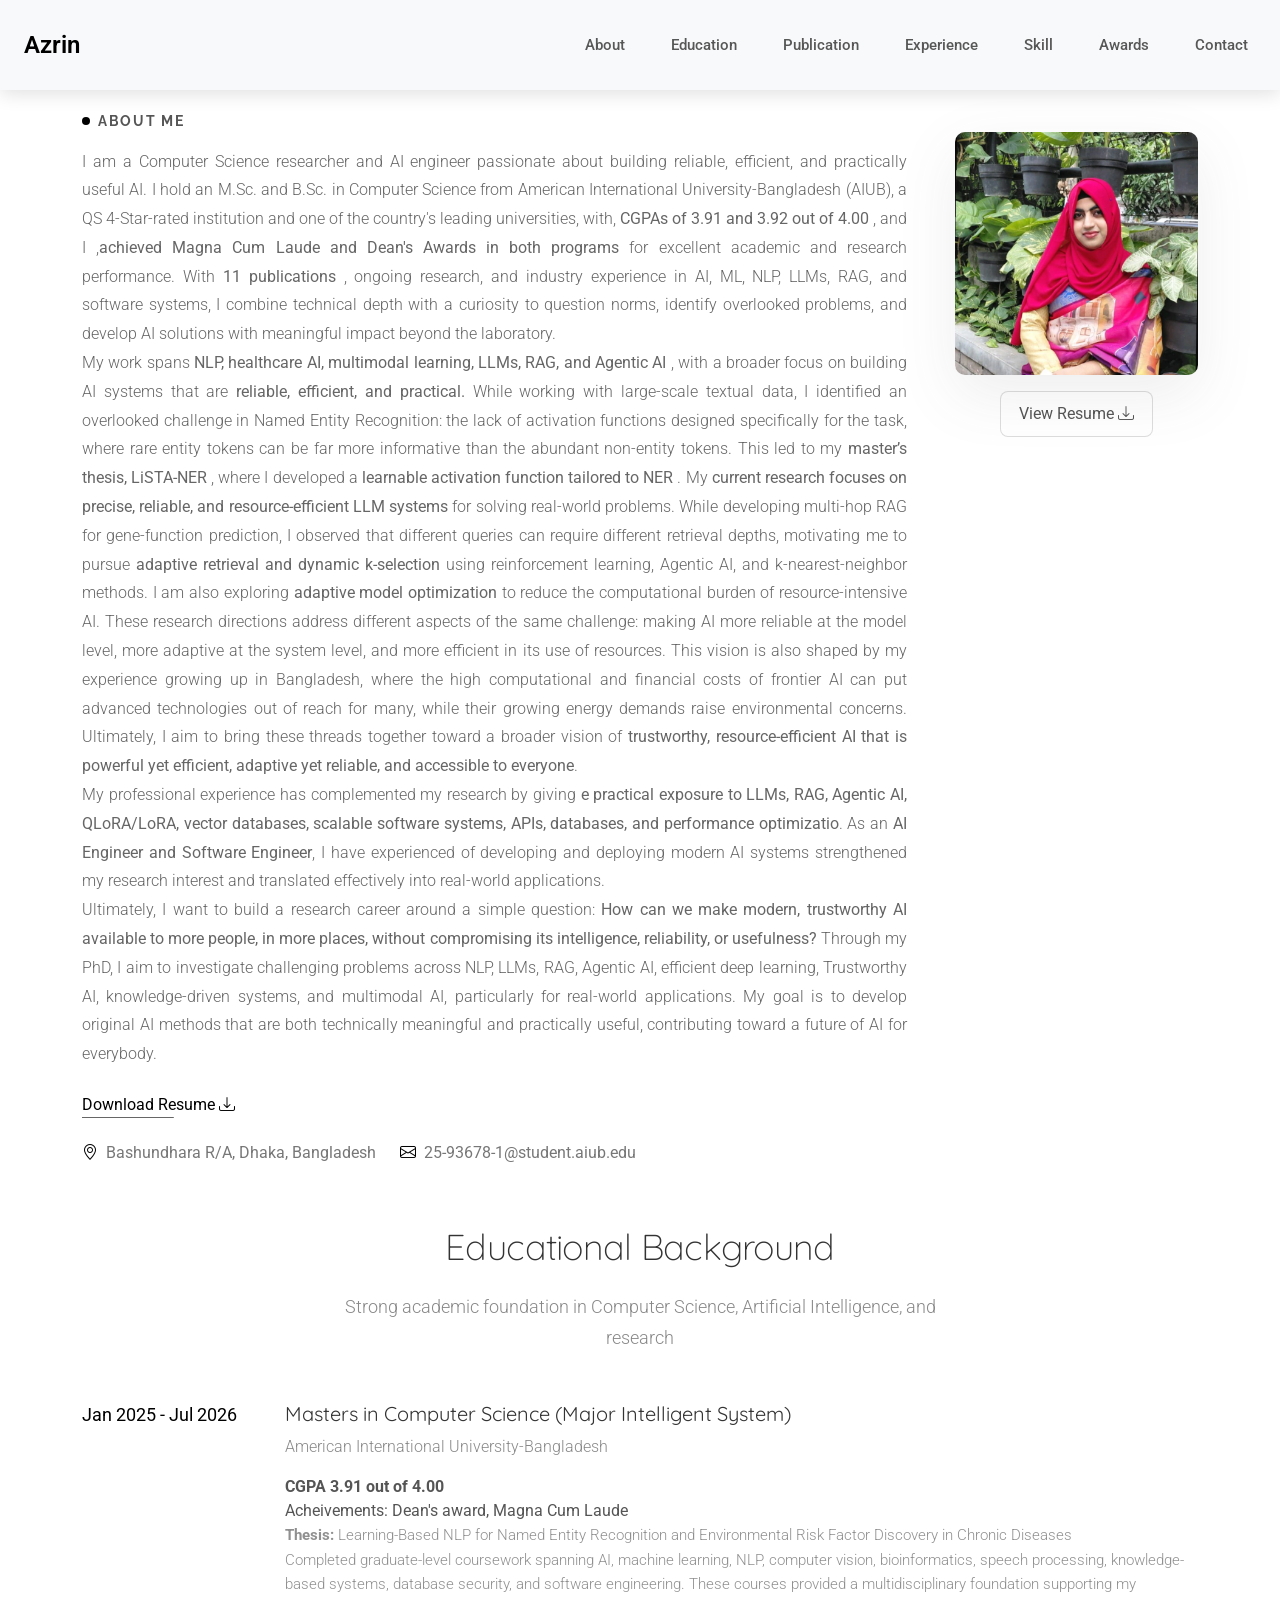
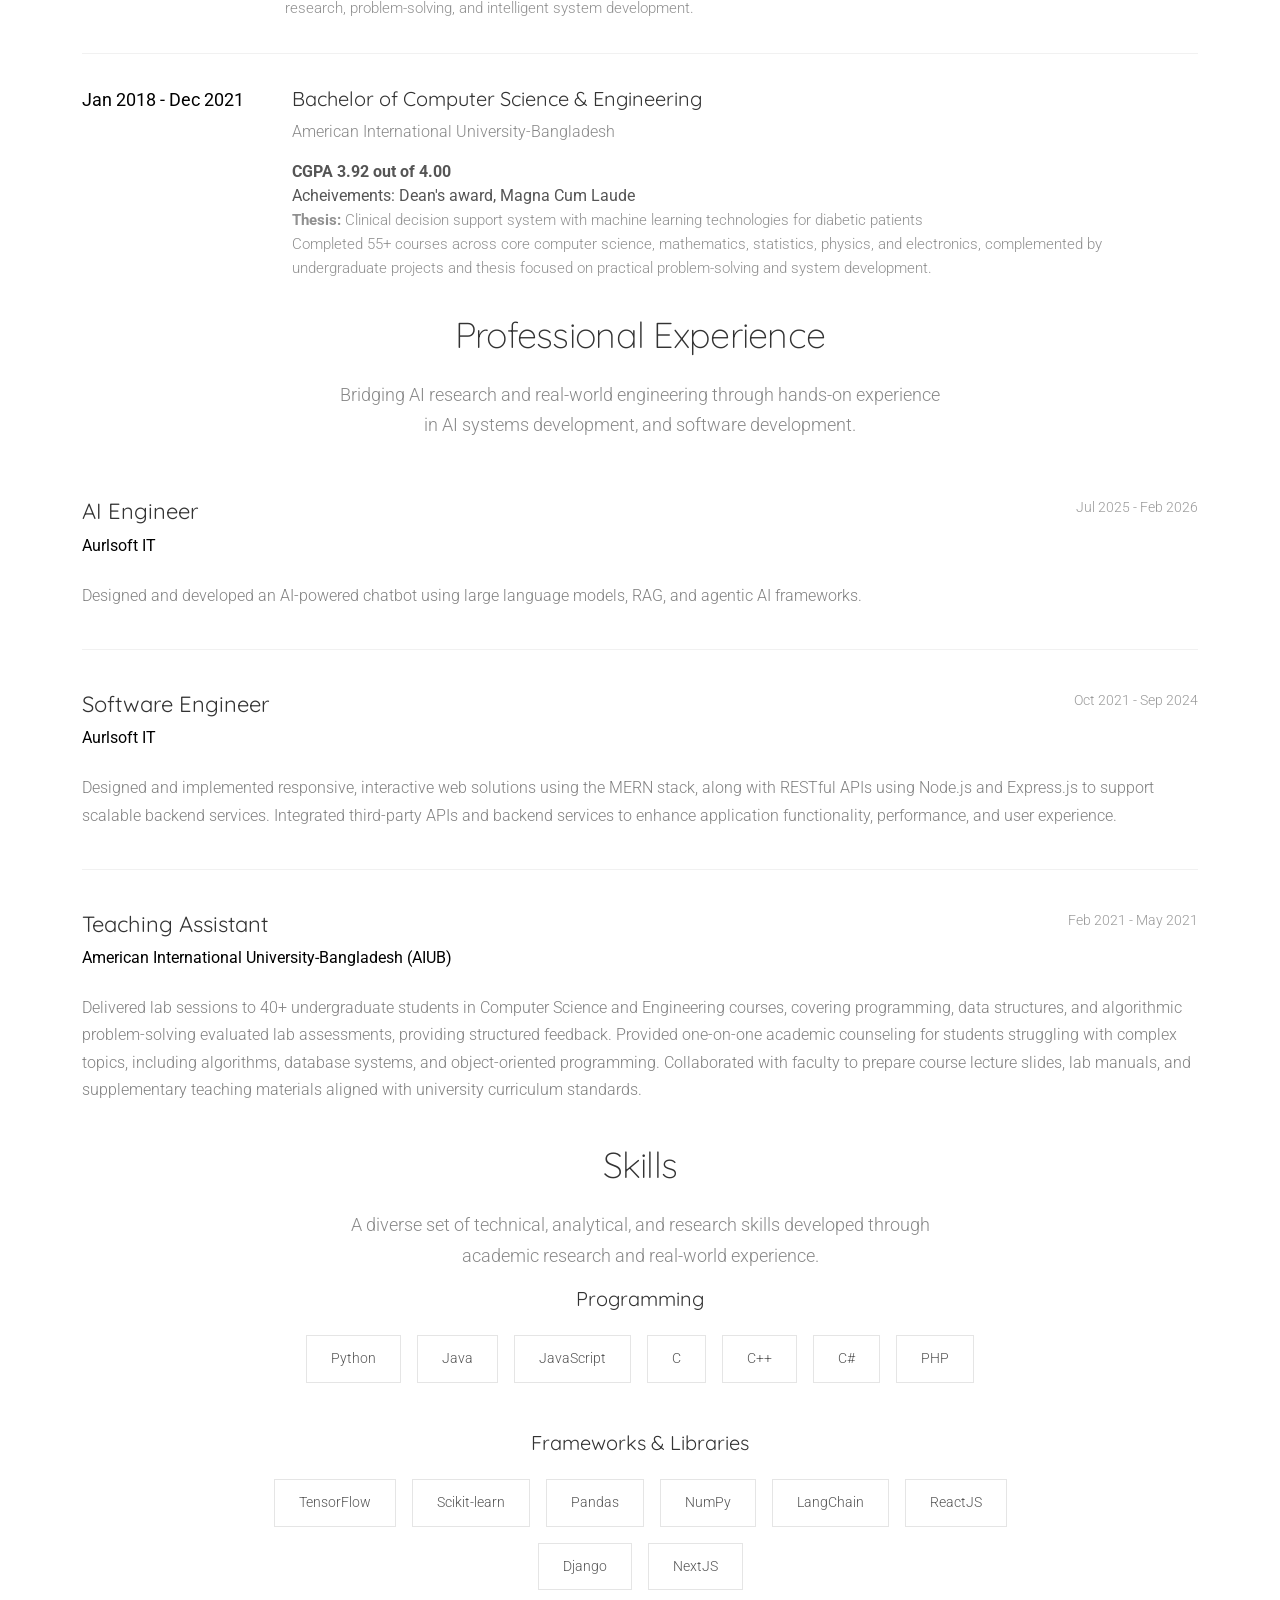
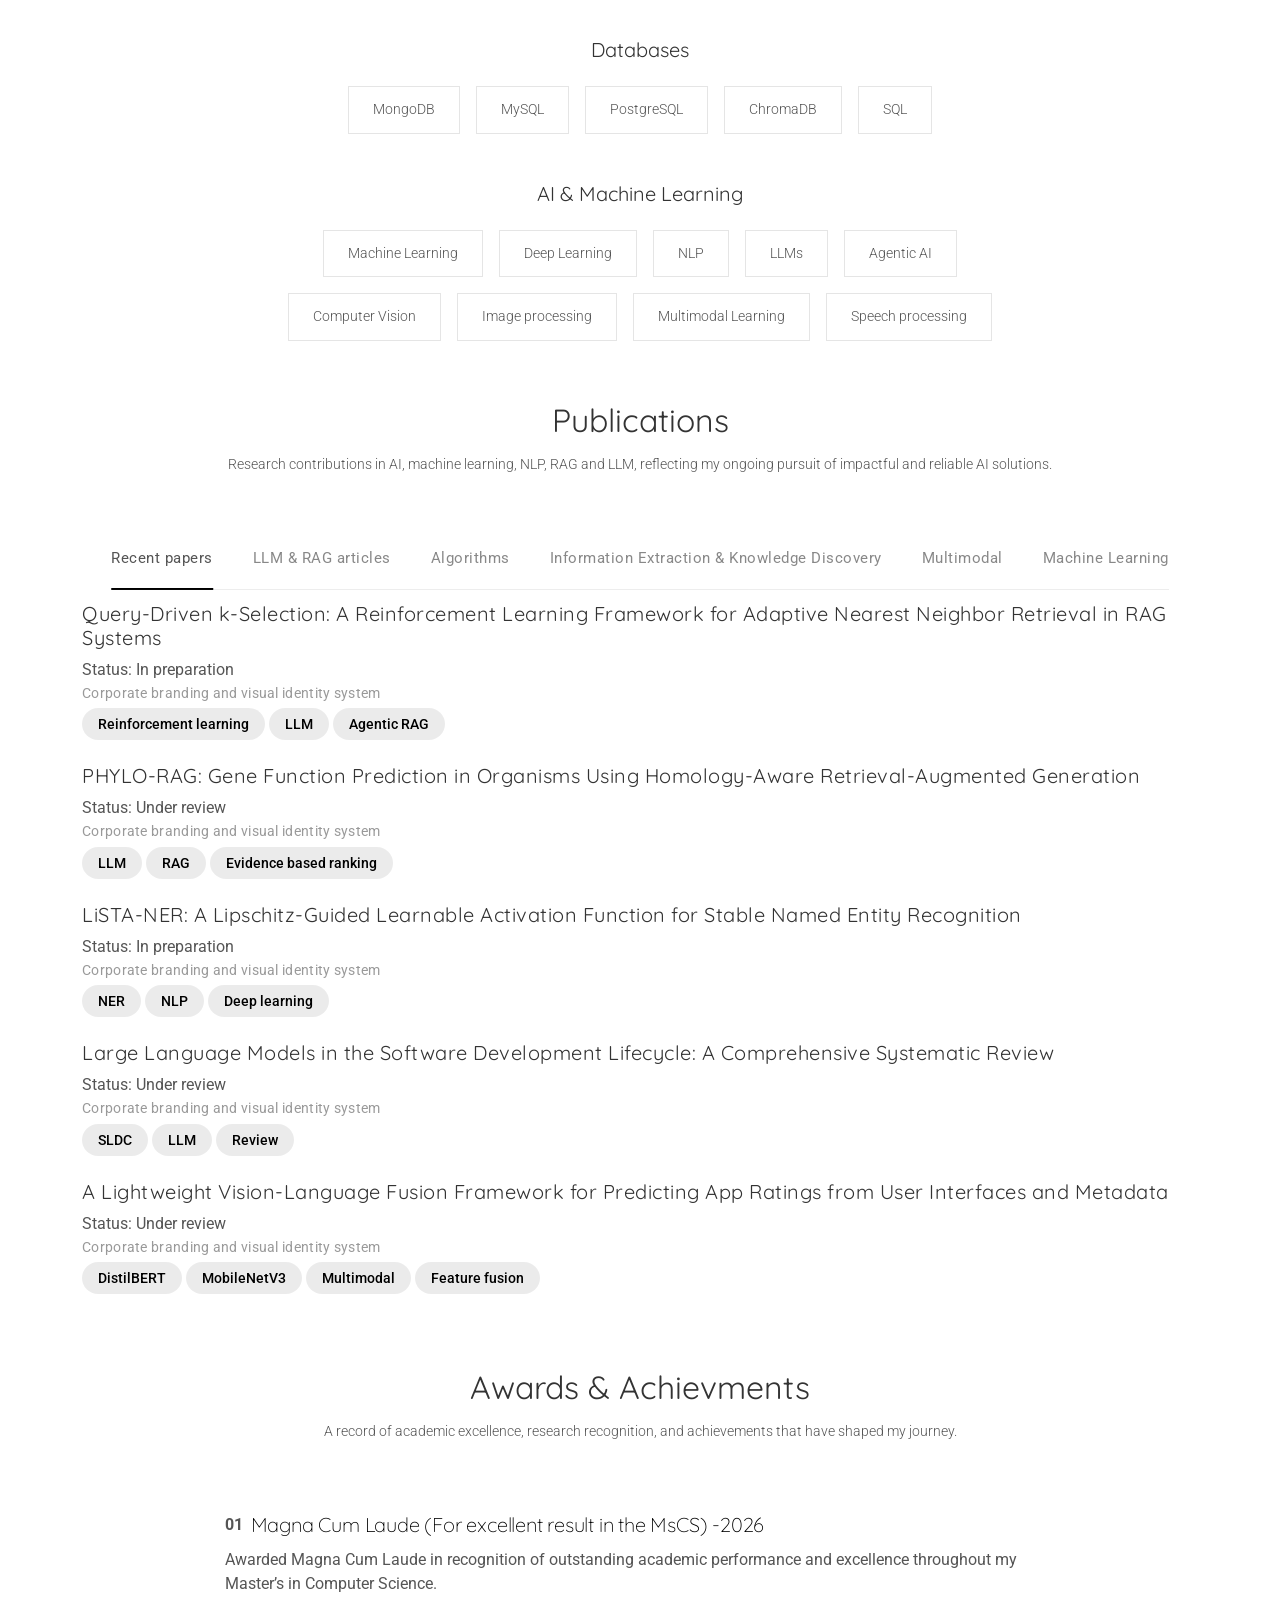
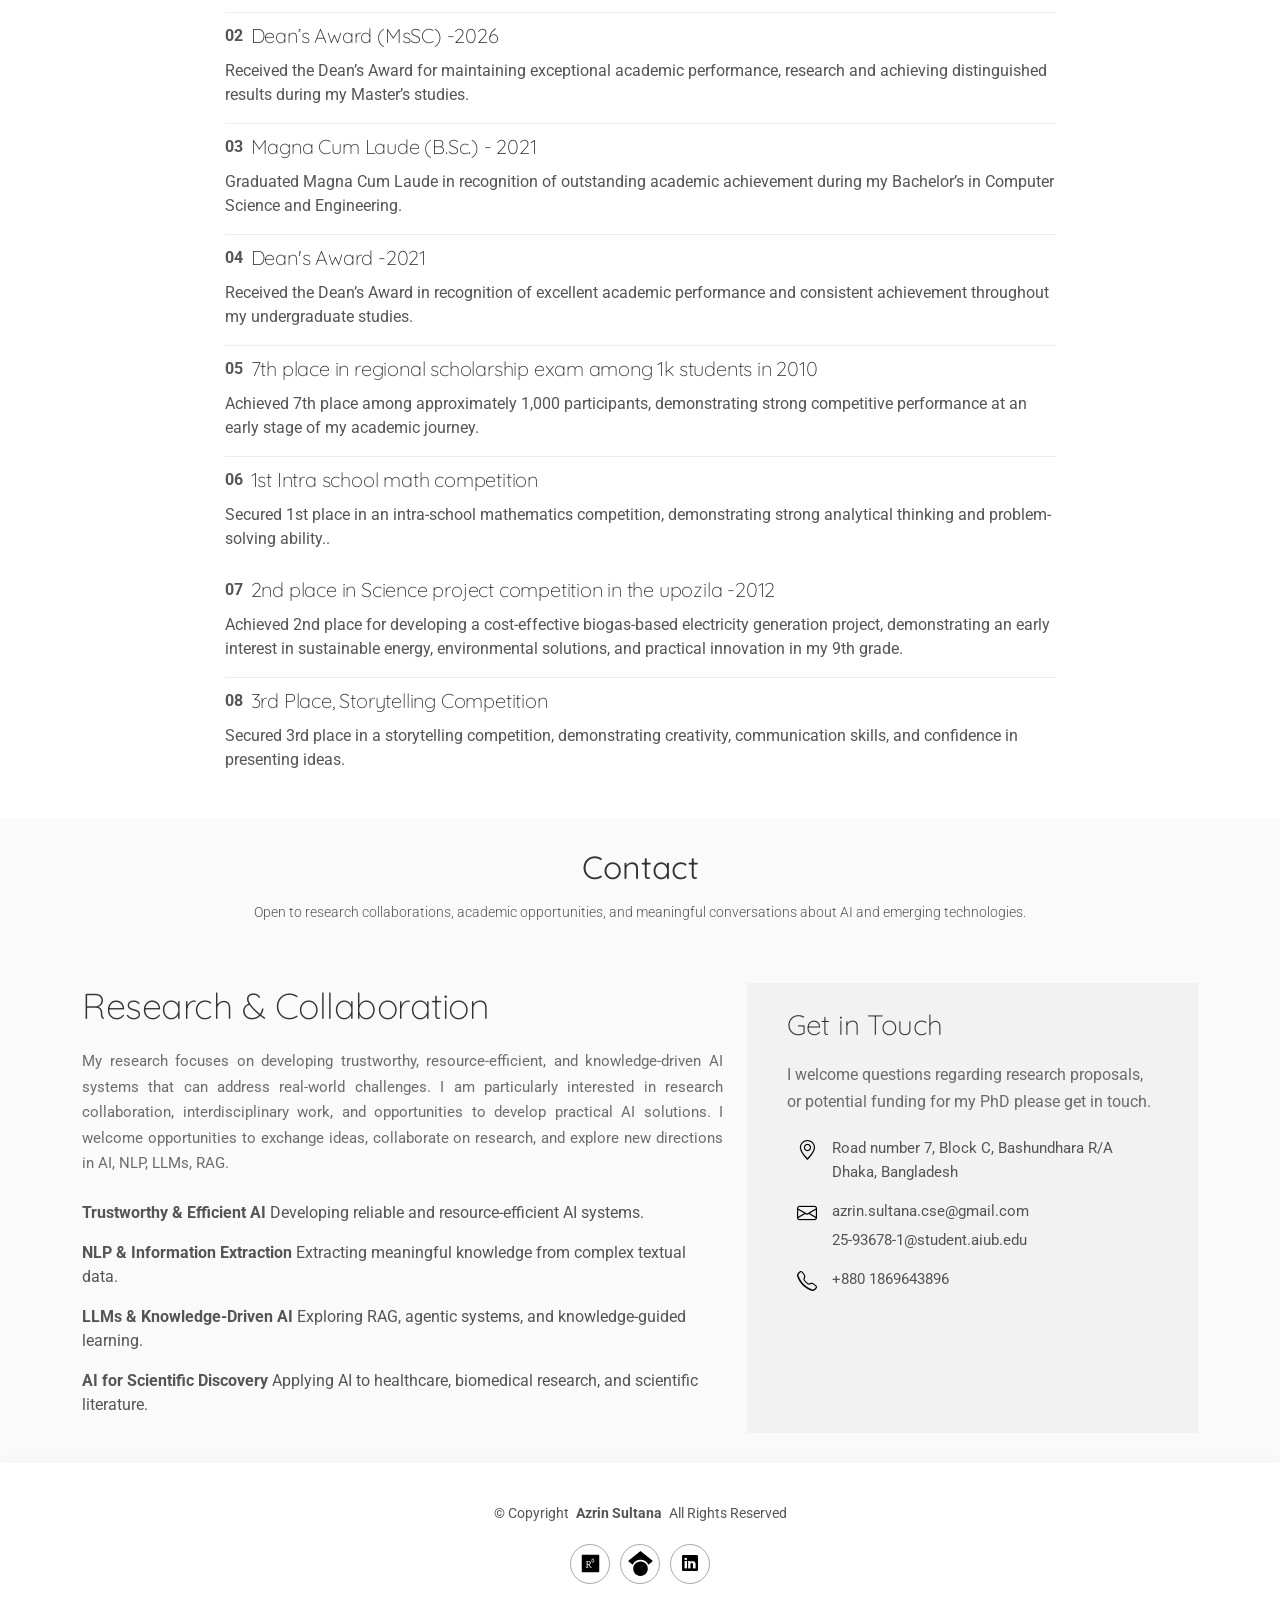
==== commit b972a2c0: "profile modified" ====
--- a/index.html
+++ b/index.html
@@ -8,9 +8,7 @@
   <meta name="description" content="">
   <meta name="keywords" content="">
 
-  <!-- Favicons -->
-  <link href="assets/img/favicon.png" rel="icon">
-  <link href="assets/img/apple-touch-icon.png" rel="apple-touch-icon">
+  
 
   <!-- Fonts -->
   <link href="https://fonts.googleapis.com" rel="preconnect">
@@ -179,6 +177,9 @@
                 <!-- <a href="#portfolio" class="btn-ghost">
                   View My Work <i class="bi bi-arrow-down"></i>
                 </a> -->
+                <!-- <a href="/assets/lecturer.pdf" class="link-underline" target="_blank" rel="noopener">
+                  Download Resume <i class="bi bi-download"></i>
+                </a> -->
                 <a href="/assets/lecturer.pdf" class="link-underline" target="_blank" rel="noopener">
                   Download Resume <i class="bi bi-download"></i>
                 </a>
@@ -199,7 +200,7 @@
 
           <div class="col-lg-3 col-sm-10">
             <figure class="portrait-wrap position-relative" data-aos="fade-left" data-aos-delay="200">
-              <img src="assets/img/profile/profile.jpg" alt="Profile Portrait" class="img-fluid portrait-img mt-4">
+              <img src="assets/img/azrin.png" alt="Profile Portrait" class="img-fluid portrait-img mt-4">
  <div class="cta-group mt-3" style="    display: flex;
     justify-content: center;">
                 <a  href="/assets/lecturer.pdf" class="btn btn-ghost" target="_blank" rel="noopener" >
@@ -949,13 +950,49 @@
       <div class="copyright text-center ">
         <p>© <span>Copyright</span> <strong class="px-1 sitename">Azrin Sultana</strong> <span>All Rights Reserved</span></p>
       </div>
-      <div class="social-links d-flex justify-content-center">
-        <a href=""><svg xmlns="http://www.w3.org/2000/svg" viewBox="0 0 640 640"><path d="M96 96L96 544L544 544L544 96L96 96zM358.2 430.4C351.6 433.4 325 436.4 308.2 416.2C299 405.6 282.9 382.9 266 352.6C257.1 352.6 251.3 352.6 244.6 352L244.6 398.4C244.6 421.9 250.6 419.6 270.4 422.3L270.4 430.4C263.5 430.1 247.3 429.6 234.8 429.6C221.7 429.6 208.7 430.2 201.2 430.4L201.2 422.3C216.7 419.4 223.2 421 223.2 398.4L223.2 289C223.2 266.4 216.8 268 201.2 265.1L201.2 257C227 258 254.3 256.4 272.1 256.4C303.8 256.4 328 270.8 328 302C328 323.1 311.3 344.2 288.8 349.5C302.4 373.7 318.8 395.1 331 408.4C338.2 416.2 348.2 423.1 358.2 423.1L358.2 430.4zM381.1 295.4C357.8 295.4 348.9 279.7 348.9 263.2L348.9 231C348.9 218.8 357.7 200.6 382.9 200.6C408.1 200.6 413.3 218.5 413.3 218.5L402.6 225.7C402.6 225.7 397.1 213.2 382.9 213.2C375 213.2 363.2 220.5 363.2 232.9L363.2 259.7C363.2 273.1 369.8 283 381.1 283C395.2 283 402.6 272.1 402.6 256.2L384.7 256.2L384.7 245.5L415.1 245.5C415.1 266 419.8 295.4 381.1 295.4zM264.6 340.1C255.2 340.1 251 339.8 244.6 339.3L244.6 269.6C251 269 259.6 269 267.1 269C290.4 269 304.3 281.2 304.3 303.5C304.3 325.4 289.3 340.1 264.6 340.1z"/></svg>
-
-</a>
-        <a href=""><svg xmlns="http://www.w3.org/2000/svg" viewBox="0 0 512 512"><path d="M390.9 298.5s0 .1 .1 .1c9.2 19.4 14.4 41.1 14.4 64-.1 82.5-66.9 149.4-149.4 149.4S106.7 445.1 106.7 362.7c0-22.9 5.2-44.6 14.4-64 1.7-3.6 3.6-7.2 5.6-10.7 4.4-7.6 9.4-14.7 15-21.3 27.4-32.6 68.5-53.3 114.4-53.3 33.6 0 64.6 11.1 89.6 29.9 9.1 6.9 17.4 14.7 24.8 23.5 5.6 6.6 10.6 13.8 15 21.3 2 3.4 3.8 7 5.5 10.5l-.1-.1zm26.4-18.8c-30.1-58.4-91-98.4-161.3-98.4s-131.2 40-161.3 98.4l-94.7-77 256-202.7 256 202.7-94.7 77.1 0-.1z"/></svg></a>
-        <a href=""><i class="bi bi-linkedin"></i></a>
-      </div>
+
+<div class="social-links d-flex justify-content-center">
+
+    <!-- ResearchGate -->
+    <a href="https://www.researchgate.net/profile/Azrin-Sultana"
+       target="_blank"
+       rel="noopener noreferrer"
+       onclick="window.open(this.href, '_blank', 'noopener,noreferrer'); return false;"
+       aria-label="ResearchGate">
+
+        <svg xmlns="http://www.w3.org/2000/svg" viewBox="0 0 640 640">
+            <path d="M96 96L96 544L544 544L544 96L96 96zM358.2 430.4C351.6 433.4 325 436.4 308.2 416.2C299 405.6 282.9 382.9 266 352.6C257.1 352.6 251.3 352.6 244.6 352L244.6 398.4C244.6 421.9 250.6 419.6 270.4 422.3L270.4 430.4C263.5 430.1 247.3 429.6 234.8 429.6C221.7 429.6 208.7 430.2 201.2 430.4L201.2 422.3C216.7 419.4 223.2 421 223.2 398.4L223.2 289C223.2 266.4 216.8 268 201.2 265.1L201.2 257C227 258 254.3 256.4 272.1 256.4C303.8 256.4 328 270.8 328 302C328 323.1 311.3 344.2 288.8 349.5C302.4 373.7 318.8 395.1 331 408.4C338.2 416.2 348.2 423.1 358.2 423.1L358.2 430.4zM381.1 295.4C357.8 295.4 348.9 279.7 348.9 263.2L348.9 231C348.9 218.8 357.7 200.6 382.9 200.6C408.1 200.6 413.3 218.5 413.3 218.5L402.6 225.7C402.6 225.7 397.1 213.2 382.9 213.2C375 213.2 363.2 220.5 363.2 232.9L363.2 259.7C363.2 273.1 369.8 283 381.1 283C395.2 283 402.6 272.1 402.6 256.2L384.7 256.2L384.7 245.5L415.1 245.5C415.1 266 419.8 295.4 381.1 295.4zM264.6 340.1C255.2 340.1 251 339.8 244.6 339.3L244.6 269.6C251 269 259.6 269 267.1 269C290.4 269 304.3 281.2 304.3 303.5C304.3 325.4 289.3 340.1 264.6 340.1z"/>
+        </svg>
+
+    </a>
+
+
+    <!-- Google Scholar -->
+    <a href="https://scholar.google.com/"
+       target="_blank"
+       rel="noopener noreferrer"
+       aria-label="Google Scholar">
+
+        <svg xmlns="http://www.w3.org/2000/svg" viewBox="0 0 512 512">
+            <path d="M390.9 298.5s0 .1 .1 .1c9.2 19.4 14.4 41.1 14.4 64-.1 82.5-66.9 149.4-149.4 149.4S106.7 445.1 106.7 362.7c0-22.9 5.2-44.6 14.4-64 1.7-3.6 3.6-7.2 5.6-10.7 4.4-7.6 9.4-14.7 15-21.3 27.4-32.6 68.5-53.3 114.4-53.3 33.6 0 64.6 11.1 89.6 29.9 9.1 6.9 17.4 14.7 24.8 23.5 5.6 6.6 10.6 13.8 15 21.3 2 3.4 3.8 7 5.5 10.5l-.1-.1zm26.4-18.8c-30.1-58.4-91-98.4-161.3-98.4s-131.2 40-161.3 98.4l-94.7-77 256-202.7 256 202.7-94.7 77.1 0-.1z"/>
+        </svg>
+
+    </a>
+
+
+    <!-- LinkedIn -->
+    <a href="https://www.linkedin.com/in/azrin-sultana"
+       target="_blank"
+       rel="noopener noreferrer"
+       aria-label="LinkedIn">
+
+        <i class="bi bi-linkedin"></i>
+
+    </a>
+
+</div>
+
+
       <div class="credits">
        
      
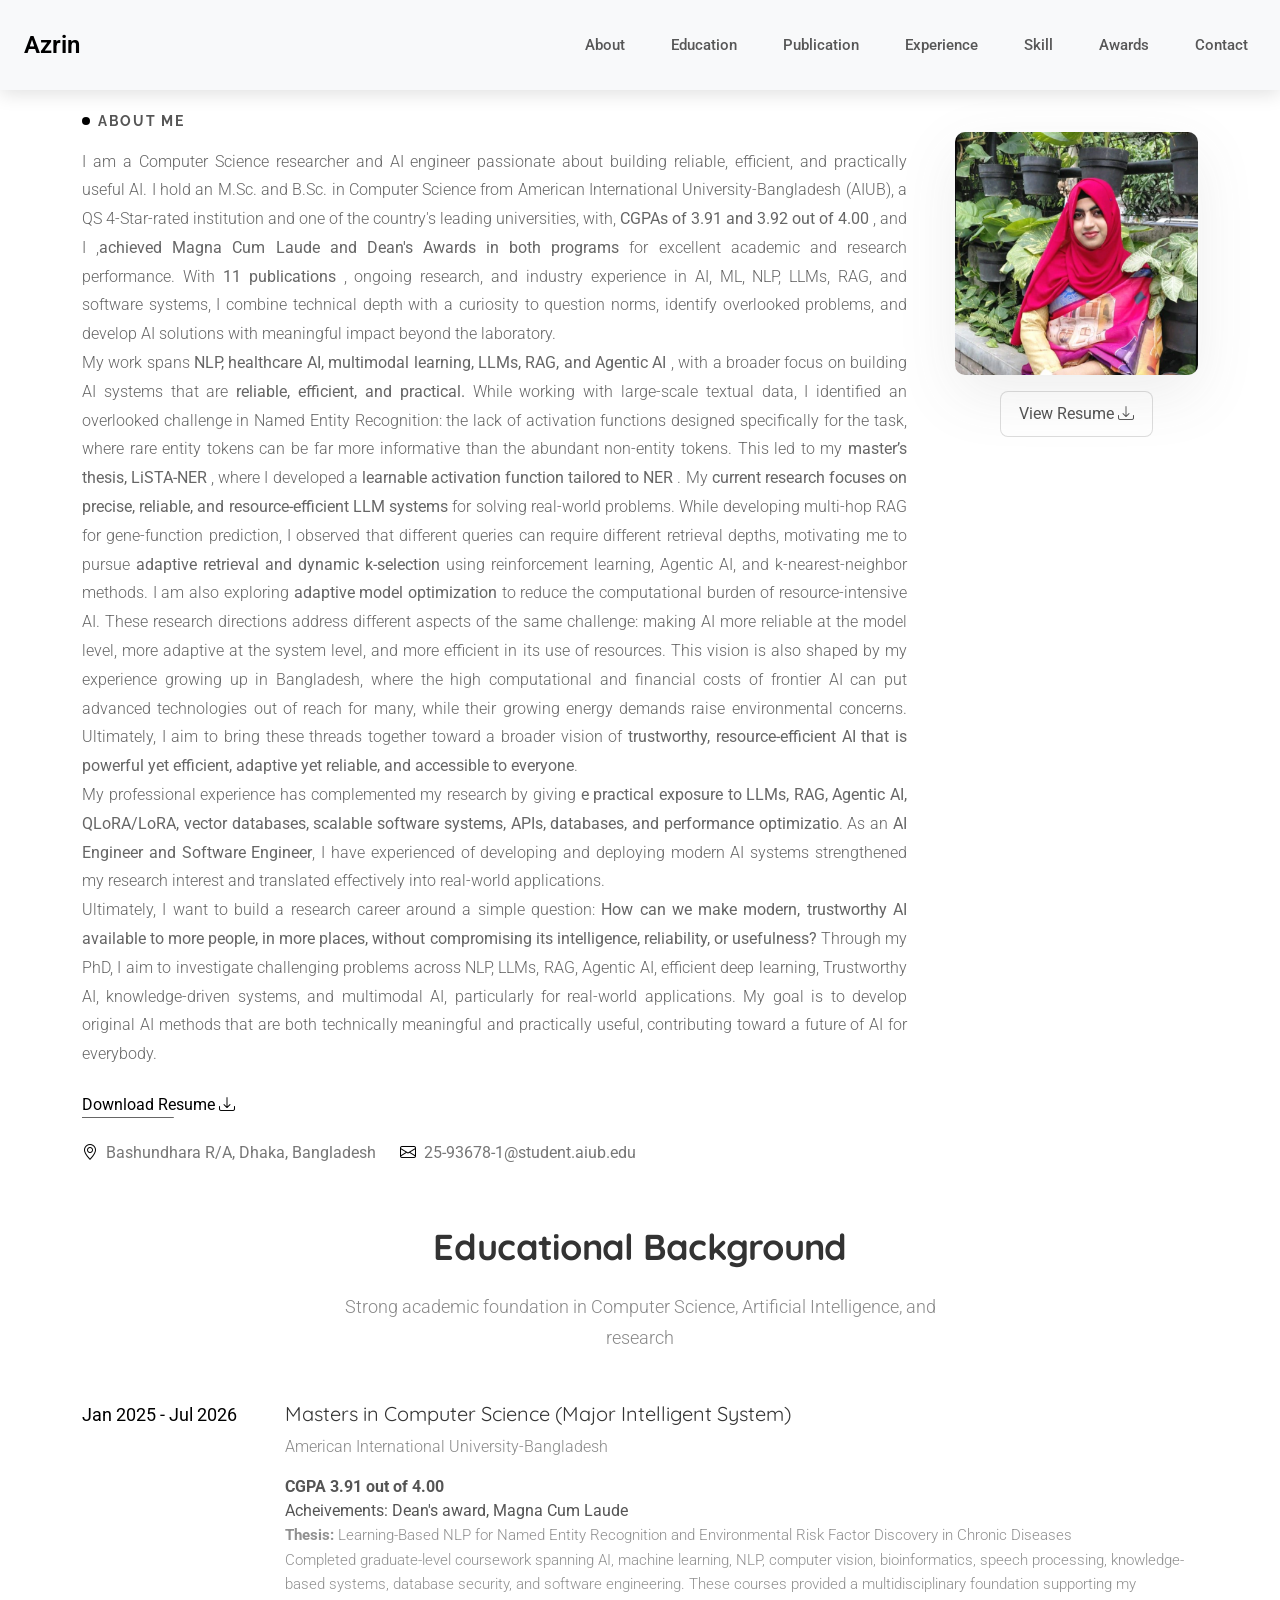
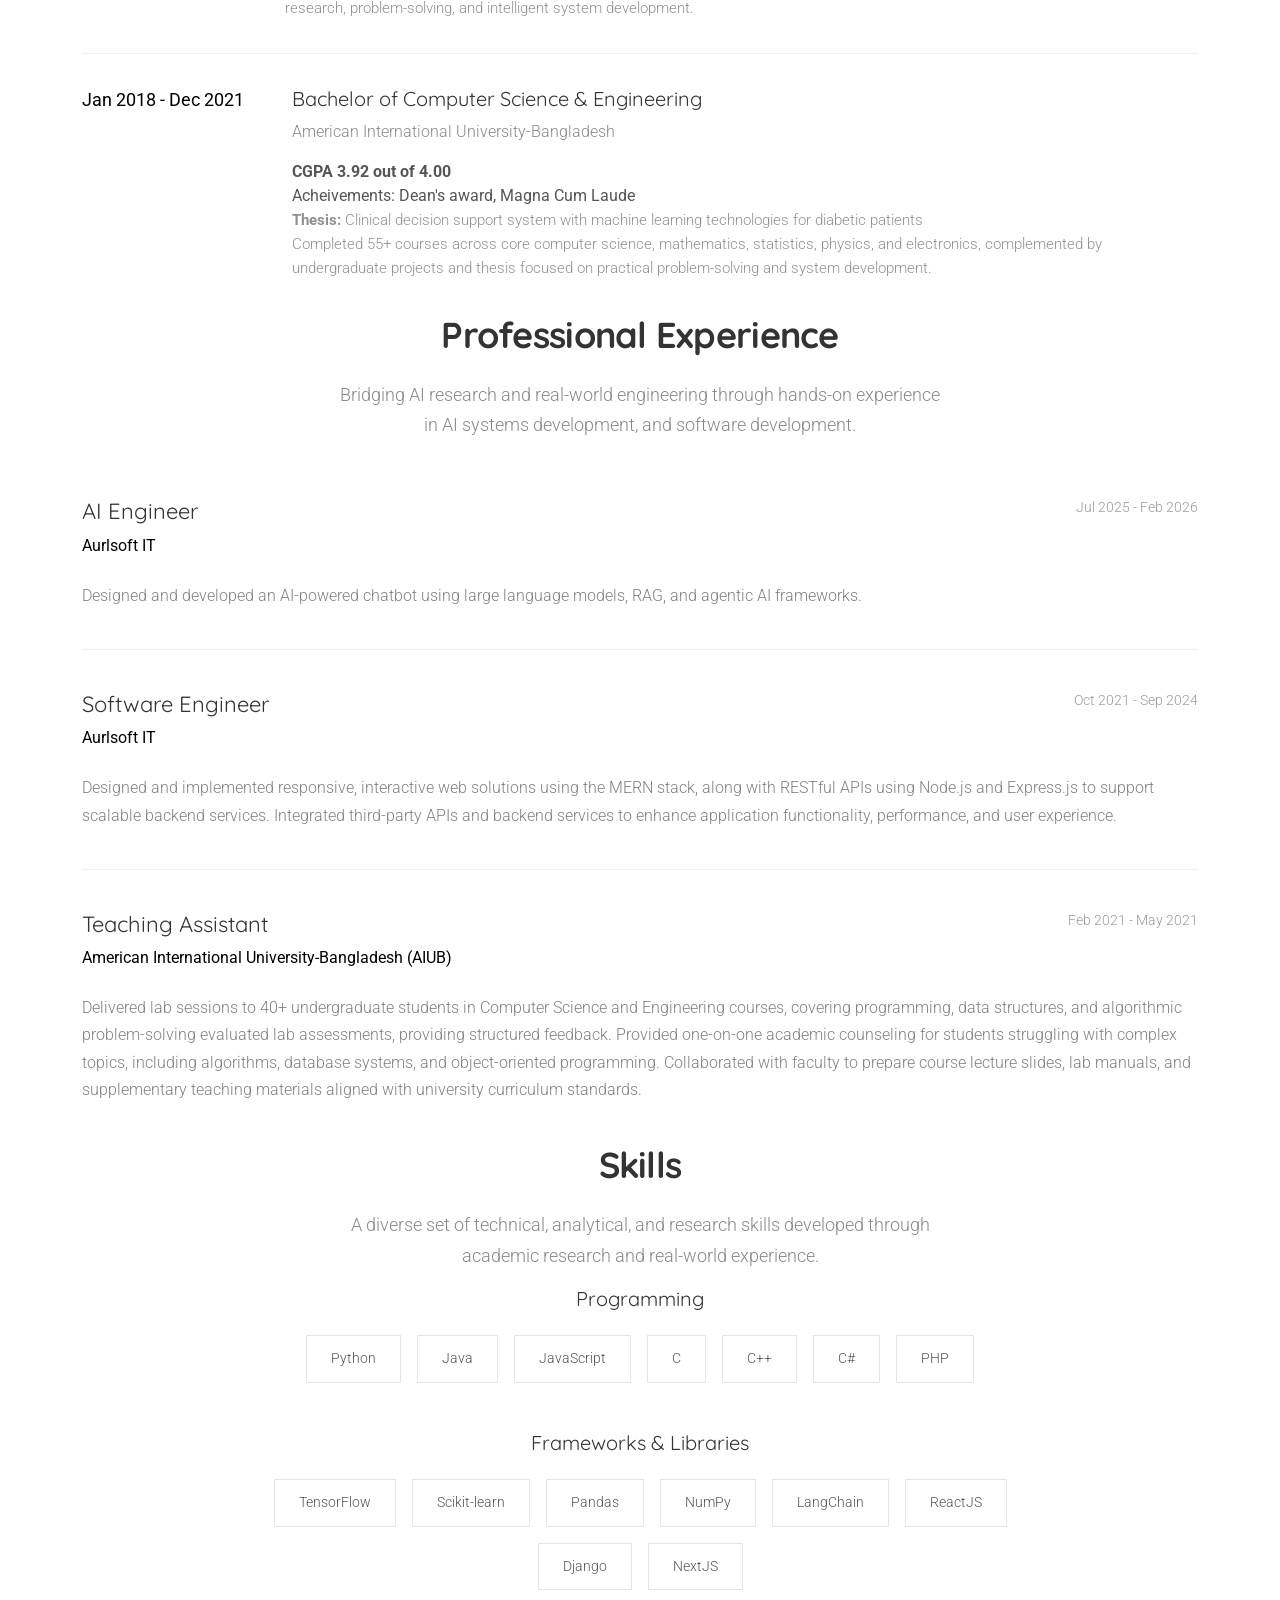
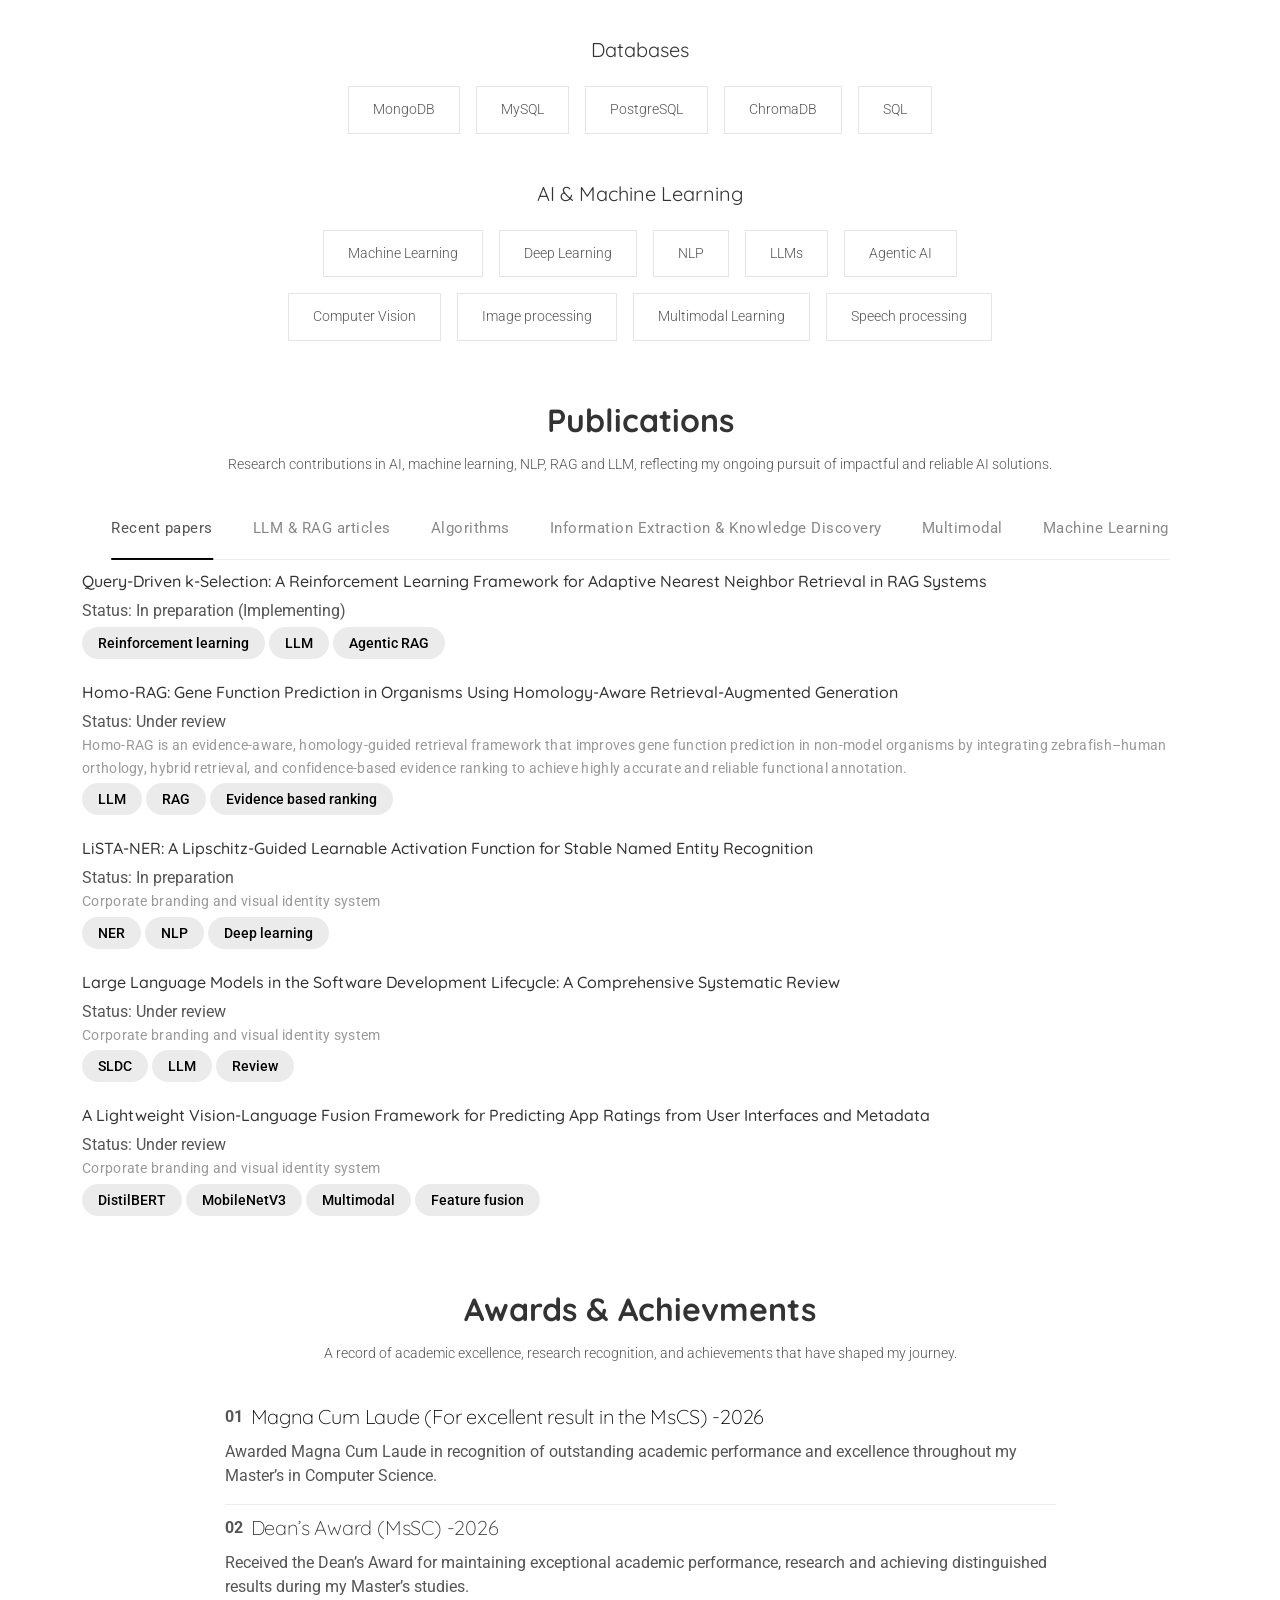
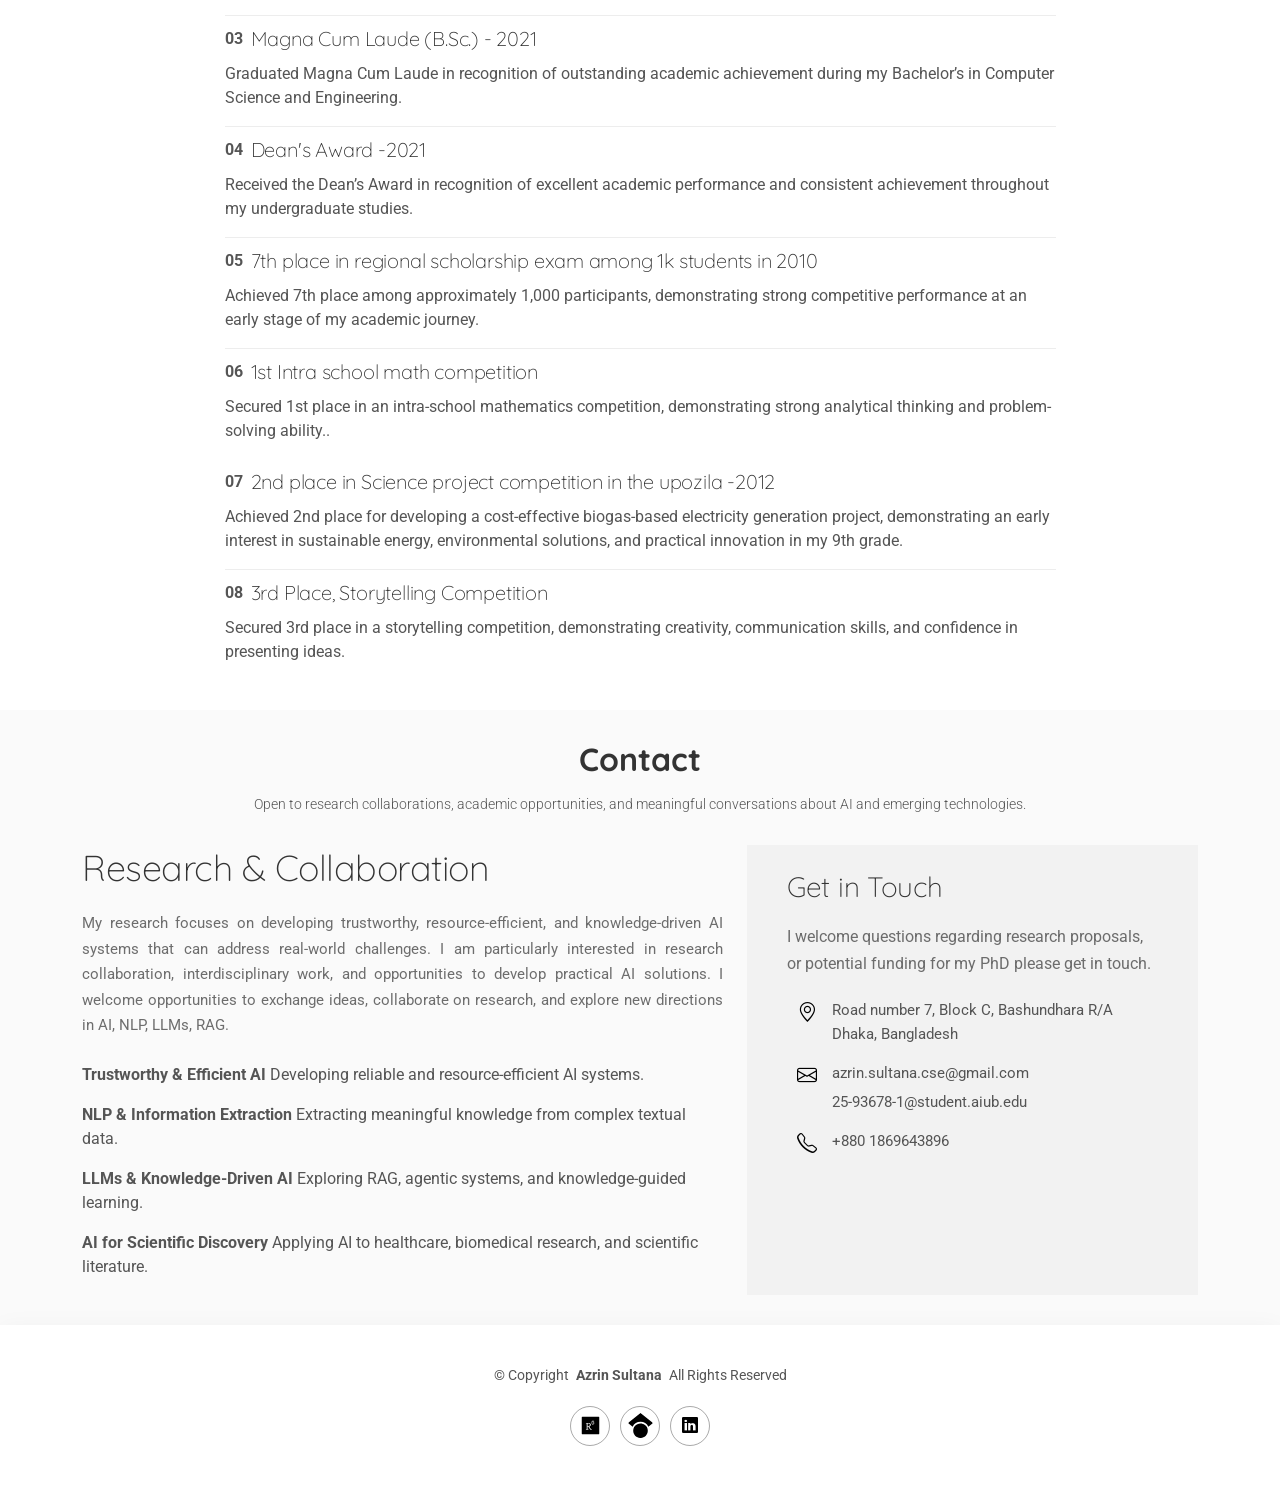
==== commit 3d61ae74: "responsive design modified" ====
--- a/index.html
+++ b/index.html
@@ -135,9 +135,9 @@
 
       <div class="container" data-aos="fade-up" data-aos-delay="100">
 
-        <div class="row gx-5 gy-5">
-
-          <div class="col-lg-9 col-sm-10">
+        <div class="row gx-5 gy-5 justify-content-center">
+
+          <div class="col-lg-9 col-sm-10 ">
             <div class="intro" data-aos="fade-right" data-aos-delay="150">
               <div class="eyebrow d-inline-flex align-items-center gap-2 mb-3">
                 <span class="dot"></span>
@@ -230,7 +230,7 @@
 
     <div id="education">
             <div class="section-intro">
-              <h2>Educational Background</h2>
+              <h2 class="fw-bold">Educational Background</h2>
               <p>Strong academic foundation in Computer Science, Artificial Intelligence, and research</p>
             </div>
 
@@ -268,7 +268,7 @@
 
           <div id="experience">
             <div class="section-intro">
-              <h2>Professional Experience</h2>
+              <h2 class="fw-bold">Professional Experience</h2>
               <p>Bridging AI research and real-world engineering through hands-on experience in AI systems development, and software development.</p>
             </div>
 
@@ -330,7 +330,7 @@
       
           <div id="skill">
             <div class="section-intro">
-              <h2>Skills</h2>
+              <h2 class="fw-bold">Skills</h2>
               <p>A diverse set of technical, analytical, and research skills developed through academic research and real-world experience.</p>
             </div>
 
@@ -404,7 +404,7 @@
 
       <!-- Section Title -->
       <div class="container section-title" data-aos="fade-up">
-        <h2>Publications</h2>
+        <h2 class="fw-bold">Publications</h2>
         <p> Research contributions in AI, machine learning, NLP, RAG and LLM, reflecting my ongoing pursuit of impactful and reliable AI solutions.</p>
       </div><!-- End Section Title -->
 
@@ -427,9 +427,9 @@
    <div class="col-lg-12 portfolio-item isotope-item filter-recent">
                <div class="portfolio-card">
                 <div class="content">
-              <h3>Query-Driven k-Selection: A Reinforcement Learning Framework for Adaptive Nearest Neighbor Retrieval in RAG Systems</h3>
-                  Status: In preparation
-                  <p>Corporate branding and visual identity system</p>
+              <h6>Query-Driven k-Selection: A Reinforcement Learning Framework for Adaptive Nearest Neighbor Retrieval in RAG Systems</h6>
+                  Status: In preparation (Implementing)
+                  <!-- <p></p> -->
                  
                   <div class="tech-list my-2">
                     <span class="tech-item paper-badge">Reinforcement learning</span>
@@ -441,9 +441,9 @@
               </div>
               <div class="portfolio-card">
                 <div class="content">
-              <h3>PHYLO-RAG: Gene Function Prediction in Organisms Using Homology-Aware Retrieval-Augmented Generation</h3>
+              <h6>Homo-RAG: Gene Function Prediction in Organisms Using Homology-Aware Retrieval-Augmented Generation</h6>
                   Status: Under review
-                  <p>Corporate branding and visual identity system</p>
+                  <p>Homo-RAG is an evidence-aware, homology-guided retrieval framework that improves gene function prediction in non-model organisms by integrating zebrafish–human orthology, hybrid retrieval, and confidence-based evidence ranking to achieve highly accurate and reliable functional annotation.</p>
                  
                   <div class="tech-list my-2">
                    
@@ -456,7 +456,7 @@
               </div>
               <div class="portfolio-card">
                 <div class="content">
-              <h3>LiSTA-NER: A Lipschitz-Guided Learnable Activation Function for Stable Named Entity Recognition</h3>
+              <h6>LiSTA-NER: A Lipschitz-Guided Learnable Activation Function for Stable Named Entity Recognition</h6>
                   Status: In preparation
                   <p>Corporate branding and visual identity system</p>
                  
@@ -470,7 +470,7 @@
               </div>
               <div class="portfolio-card">
                 <div class="content">
-              <h3>Large Language Models in the Software Development Lifecycle: A Comprehensive Systematic Review</h3>
+              <h6>Large Language Models in the Software Development Lifecycle: A Comprehensive Systematic Review</h6>
                   Status: Under review
                   <p>Corporate branding and visual identity system</p>
                  
@@ -484,7 +484,7 @@
               </div>
               <div class="portfolio-card">
                 <div class="content">
-              <h3>A Lightweight Vision-Language Fusion Framework for Predicting App Ratings from User Interfaces and Metadata</h3>
+              <h6>A Lightweight Vision-Language Fusion Framework for Predicting App Ratings from User Interfaces and Metadata</h6>
                   Status: Under review
                   <p>Corporate branding and visual identity system</p>
                  
@@ -502,7 +502,7 @@
          <div class="col-lg-12 portfolio-item isotope-item filter-LLM-RAG">
                <div class="portfolio-card">
                 <div class="content">
-              <h3>Large Language Models in the Software Development Lifecycle: A Comprehensive Systematic Review
+              <h6>Large Language Models in the Software Development Lifecycle: A Comprehensive Systematic Review</h6>
                   <p>Corporate branding and visual identity system</p>
                  
                   <div class="tech-list my-2">
@@ -515,7 +515,7 @@
               </div>
               <div class="portfolio-card">
                 <div class="content">
-              <h3>Query-Driven k-Selection: A Reinforcement Learning Framework for Adaptive Nearest Neighbor Retrieval in RAG Systems</h3>
+              <h6>Query-Driven k-Selection: A Reinforcement Learning Framework for Adaptive Nearest Neighbor Retrieval in RAG Systems</h6>
                   Status: In preparation
                   <p>Corporate branding and visual identity system</p>
                  
@@ -529,7 +529,7 @@
               </div>
               <div class="portfolio-card">
                 <div class="content">
-              <h3>PHYLO-RAG: Gene Function Prediction in Organisms Using Homology-Aware Retrieval-Augmented Generation
+              <h6>PHYLO-RAG: Gene Function Prediction in Organisms Using Homology-Aware Retrieval-Augmented Generation</h6>
                   <p>Corporate branding and visual identity system</p>
                  
                   <div class="tech-list my-2">
@@ -547,7 +547,7 @@
             <div class="col-lg-12 portfolio-item isotope-item filter-algorithm">
                <div class="portfolio-card">
                 <div class="content">
-              <h3>LiSTA-NER: A Lipschitz-Guided Learnable Activation Function for Stable Named Entity Recognition
+              <h6>LiSTA-NER: A Lipschitz-Guided Learnable Activation Function for Stable Named Entity Recognition </h6>
                   <p>Corporate branding and visual identity system</p>
                  
                   <div class="tech-list my-2">
@@ -560,7 +560,7 @@
               </div>
                <div class="portfolio-card">
                 <div class="content">
-              <h3>Query-Driven k-Selection: A Reinforcement Learning Framework for Adaptive Nearest Neighbor Retrieval in RAG Systems</h3>
+              <h6>Query-Driven k-Selection: A Reinforcement Learning Framework for Adaptive Nearest Neighbor Retrieval in RAG Systems</h6>
                   Status: In preparation
                   <p>Corporate branding and visual identity system</p>
                  
@@ -574,7 +574,7 @@
               </div>
               <div class="portfolio-card">
                 <div class="content">
-              <h3>Explicit Grammar Semantic Feature Fusion for Robust Text Classification
+              <h6>Explicit Grammar Semantic Feature Fusion for Robust Text Classification </h6>
                   <p>Corporate branding and visual identity system</p>
                  
                   <div class="tech-list my-2">
@@ -587,7 +587,7 @@
               </div>
               <div class="portfolio-card">
                 <div class="content">
-              <h3>A Lightweight Vision-Language Fusion Framework for Predicting App Ratings from User Interfaces and Metadata
+              <h6>A Lightweight Vision-Language Fusion Framework for Predicting App Ratings from User Interfaces and Metadata </h6>
                   <p>Corporate branding and visual identity system</p>
                  
                   <div class="tech-list my-2">
@@ -605,8 +605,8 @@
             <div class="col-lg-12 portfolio-item isotope-item filter-information">
                <div class="portfolio-card">
                 <div class="content">
-              <h3> An NLP-Driven Framework for Discovering Understudied Environmental Factors in 
-Chronic Diseases from Medical Literature</h3>
+              <h6> An NLP-Driven Framework for Discovering Understudied Environmental Factors in 
+Chronic Diseases from Medical Literature</h6>
                   Status: In preparation
                   <p>Corporate branding and visual identity system</p>
                  
@@ -620,7 +620,7 @@
               </div>
               <div class="portfolio-card">
                 <div class="content">
-              <h3>Query-Driven k-Selection: A Reinforcement Learning Framework for Adaptive Nearest Neighbor Retrieval in RAG Systems</h3>
+              <h6>Query-Driven k-Selection: A Reinforcement Learning Framework for Adaptive Nearest Neighbor Retrieval in RAG Systems</h6>
                   Status: In preparation
                   <p>Corporate branding and visual identity system</p>
                  
@@ -638,7 +638,7 @@
             <div class="col-lg-12 portfolio-item isotope-item filter-multimodal">
               <div class="portfolio-card">
                 <div class="content">
-              <h3> A Lightweight Vision-Language Fusion Framework for Predicting App Ratings from User Interfaces 
+              <h6> A Lightweight Vision-Language Fusion Framework for Predicting App Ratings from User Interfaces </h6>
 and Metadata</h3>
                   Status: In preparation
                   <p>Corporate branding and visual identity system</p>
@@ -657,8 +657,8 @@
             <div class="col-lg-12 portfolio-item isotope-item filter-ML">
               <div class="portfolio-card">
                 <div class="content">
-              <h3> A comparative analysis of machine learning algorithms with tree-structured Parzen 
-estimator for liver disease prediction</h3>
+              <h6> A comparative analysis of machine learning algorithms with tree-structured Parzen 
+estimator for liver disease prediction</h6>
                   Status: In preparation
                   <p>Corporate branding and visual identity system</p>
                  
@@ -672,8 +672,8 @@
               </div>
               <div class="portfolio-card">
                 <div class="content">
-              <h3> A comprehensive review for chronic disease prediction using machine learning 
-algorithms.</h3>
+              <h6> A comprehensive review for chronic disease prediction using machine learning 
+algorithms.</h6>
                   <p>Published in Springer</p>
                  
                   <div class="tech-list my-2">
@@ -686,8 +686,8 @@
               </div>
               <div class="portfolio-card">
                 <div class="content">
-              <h3> Machine learning framework with feature selection approaches for thyroid disease classification and 
-associated risk factors identification</h3>
+              <h6> Machine learning framework with feature selection approaches for thyroid disease classification and 
+associated risk factors identification</h6>
                   Status: In preparation
                   <p>Corporate branding and visual identity system</p>
                  
@@ -700,7 +700,7 @@
               </div>
               <div class="portfolio-card">
                 <div class="content">
-              <h3>  Clinical decision support system for diabetic patients by predicting Type 2 diabetes. </h3>
+              <h6>  Clinical decision support system for diabetic patients by predicting Type 2 diabetes. </h6>
                   <p>Corporate branding and visual identity system</p>
                  
                   <div class="tech-list my-2">
@@ -727,7 +727,7 @@
 
       <!-- Section Title -->
       <div class="container section-title">
-        <h2>Awards & Achievments</h2>
+        <h2 class="fw-bold">Awards & Achievments</h2>
         <p>A record of academic excellence, research recognition, and achievements that have shaped my journey.
 </p>
       </div><!-- End Section Title -->
@@ -841,13 +841,13 @@
     <section id="contact" class="contact section light-background">
       <!-- Section Title -->
       <div class="container section-title" >
-        <h2>Contact</h2>
+        <h2 class="fw-bold">Contact</h2>
         <p>Open to research collaborations, academic opportunities, and meaningful conversations about AI and emerging technologies.</p>
       </div><!-- End Section Title -->
 
       <div class="container">
         <div class="row align-items-stretch">
-   <div class="col-lg-7 order-lg-1 order-2">
+   <div class="col-lg-7 order-lg-1">
   <div class="contact-form-container">
 
     <div class="form-intro">
@@ -897,7 +897,7 @@
   </div>
 </div>
 
-          <div class="col-lg-5 order-lg-2 order-1">
+          <div class="col-lg-5 order-lg-2">
             <div class="contact-sidebar">
               <div class="contact-header">
                 <h3>Get in Touch</h3>
@@ -968,7 +968,7 @@
 
 
     <!-- Google Scholar -->
-    <a href="https://scholar.google.com/"
+    <a href="https://scholar.google.com/citations?hl=en&user=RGEMkSgAAAAJ&view_op=list_works&gmla=AKCpqFywqmKe0IeDVhE6kSmbpdDS6H4jN81rxCIB9eIhWgOqzhIfO8mRsagZHQIXE9Kq32XFELYP4VV0SejbELGO"
        target="_blank"
        rel="noopener noreferrer"
        aria-label="Google Scholar">
--- a/assets/css/main.css
+++ b/assets/css/main.css
@@ -560,7 +560,7 @@
 --------------------------------------------------------------*/
 .section-title {
   text-align: center;
-  padding-bottom: 60px;
+  padding-bottom: 30px;
   position: relative;
 }
 
@@ -620,7 +620,7 @@
 }
 
 .hero .intro .lead {
-  font-size: 16px;
+  font-size: 1rem;
   line-height: 1.8;
   color: color-mix(in srgb, var(--default-color), transparent 10%);
   /* max-width: 58ch; */
@@ -743,7 +743,7 @@
 
 @media (max-width: 992px) {
   .hero .intro .lead {
-    font-size: 17px;
+    font-size: 1rem;
   }
 
   .hero .portrait-wrap .badge.note {
@@ -2362,10 +2362,7 @@
     padding: 40px 0;
   }
 
-  .contact .contact-sidebar {
-    padding: 40px 30px;
-    margin-bottom: 40px;
-  }
+ 
 }
 
 @media (max-width: 768px) {
@@ -2382,9 +2379,7 @@
     margin-bottom: 30px;
   }
 
-  .contact .contact-sidebar {
-    padding: 30px 25px;
-  }
+ 
 
   .contact .contact-sidebar .contact-header,
   .contact .contact-sidebar .contact-methods {
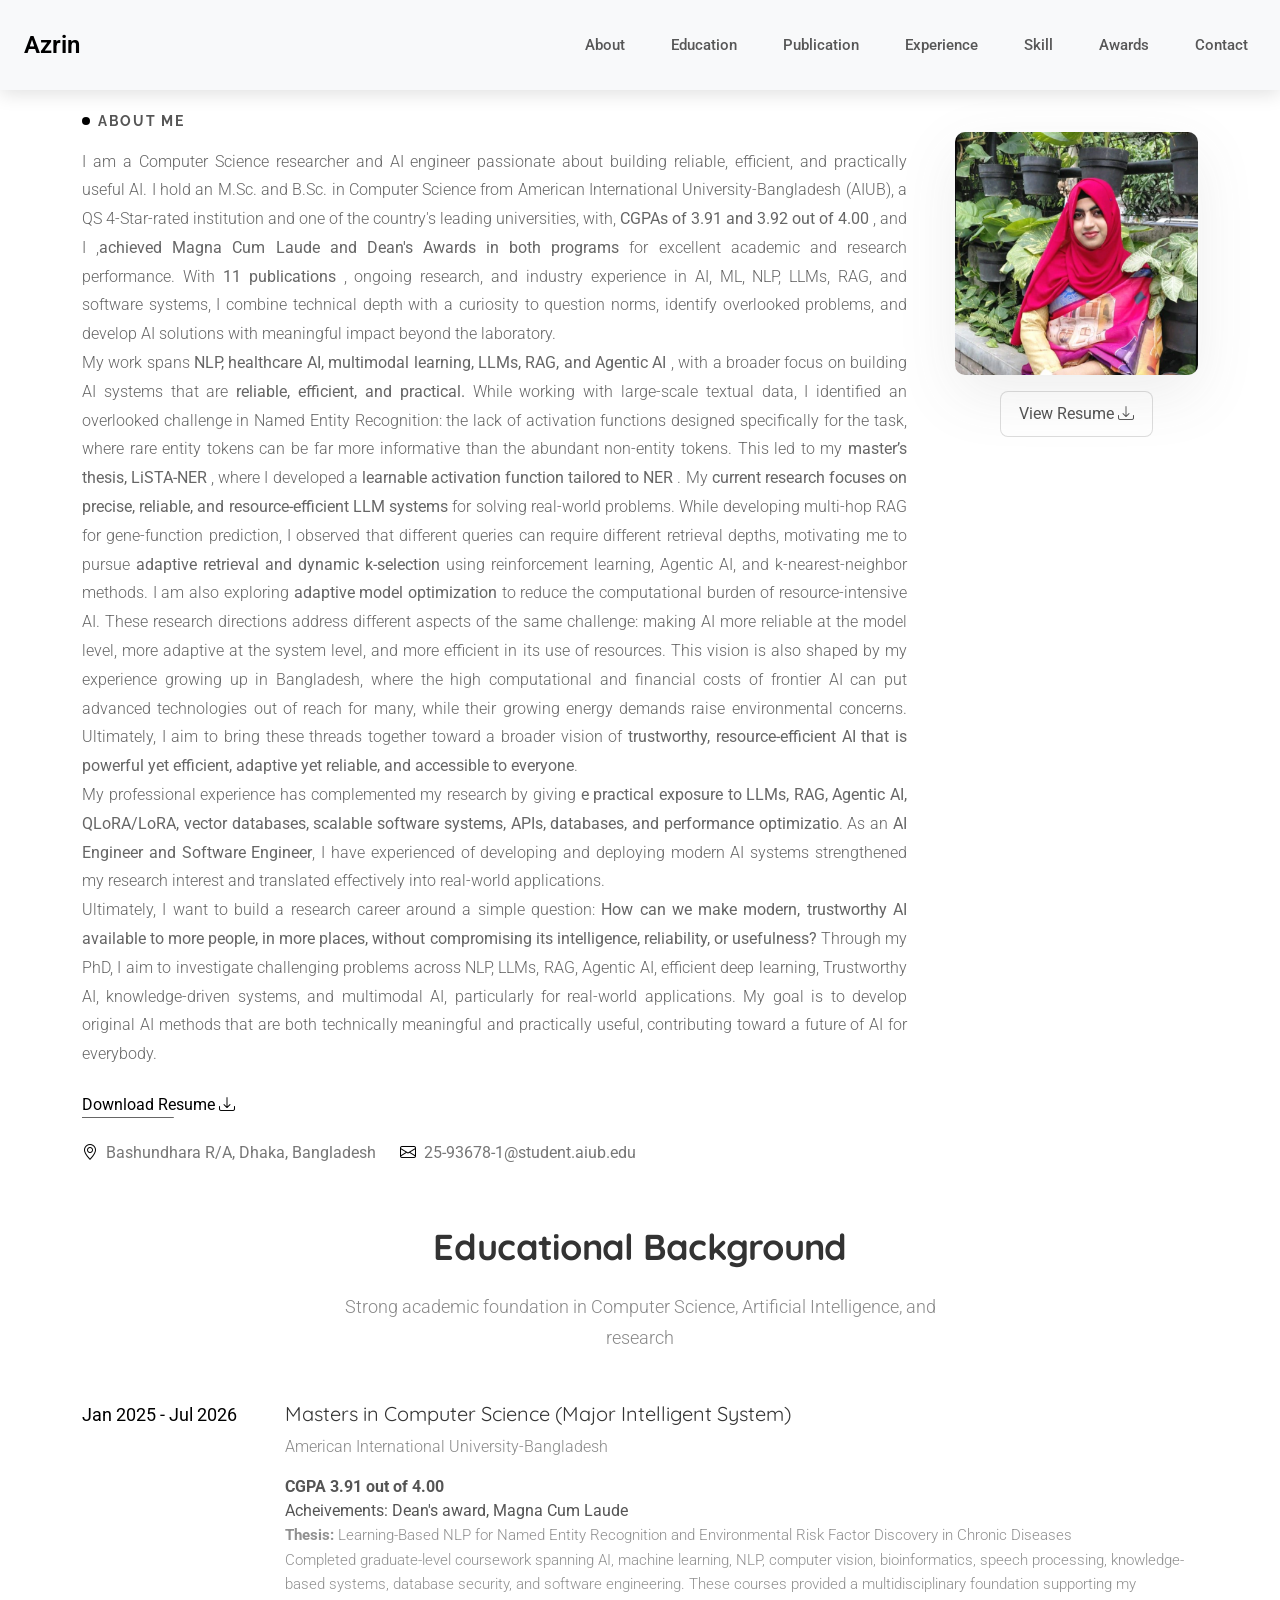
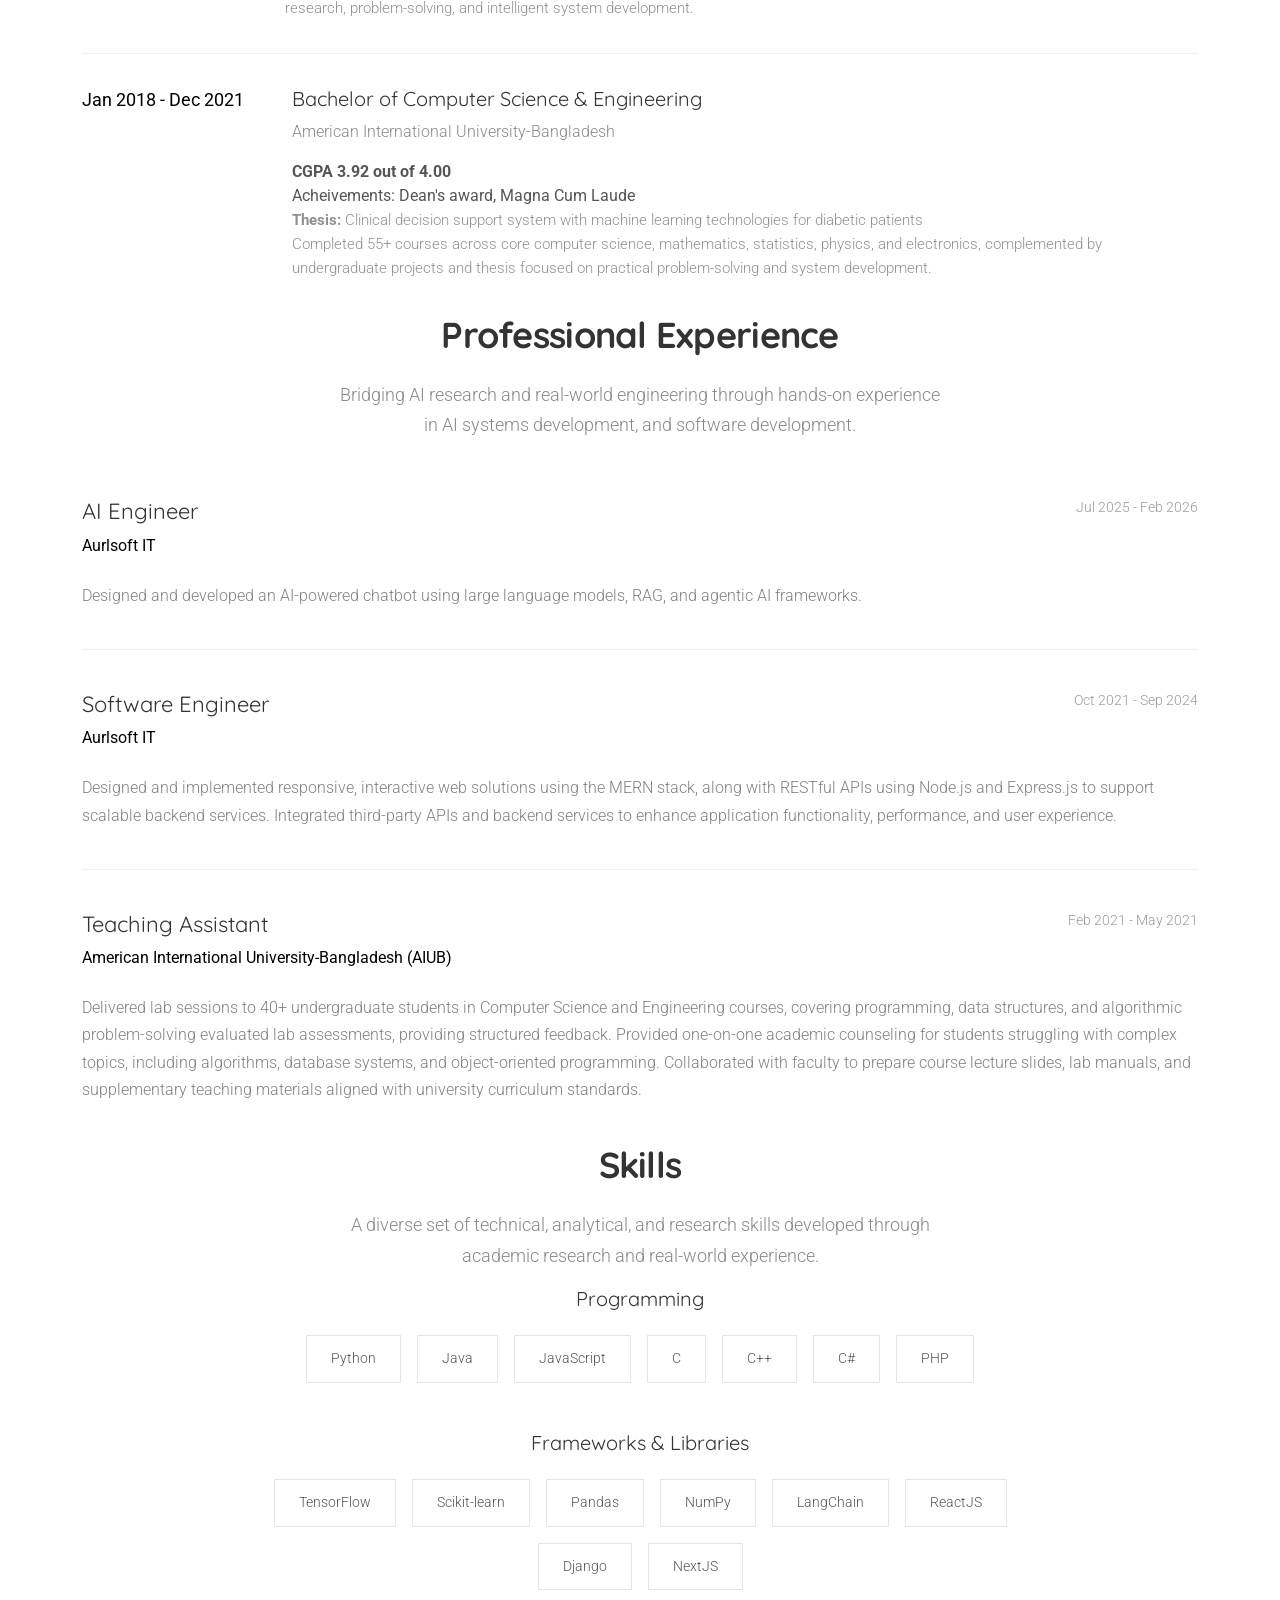
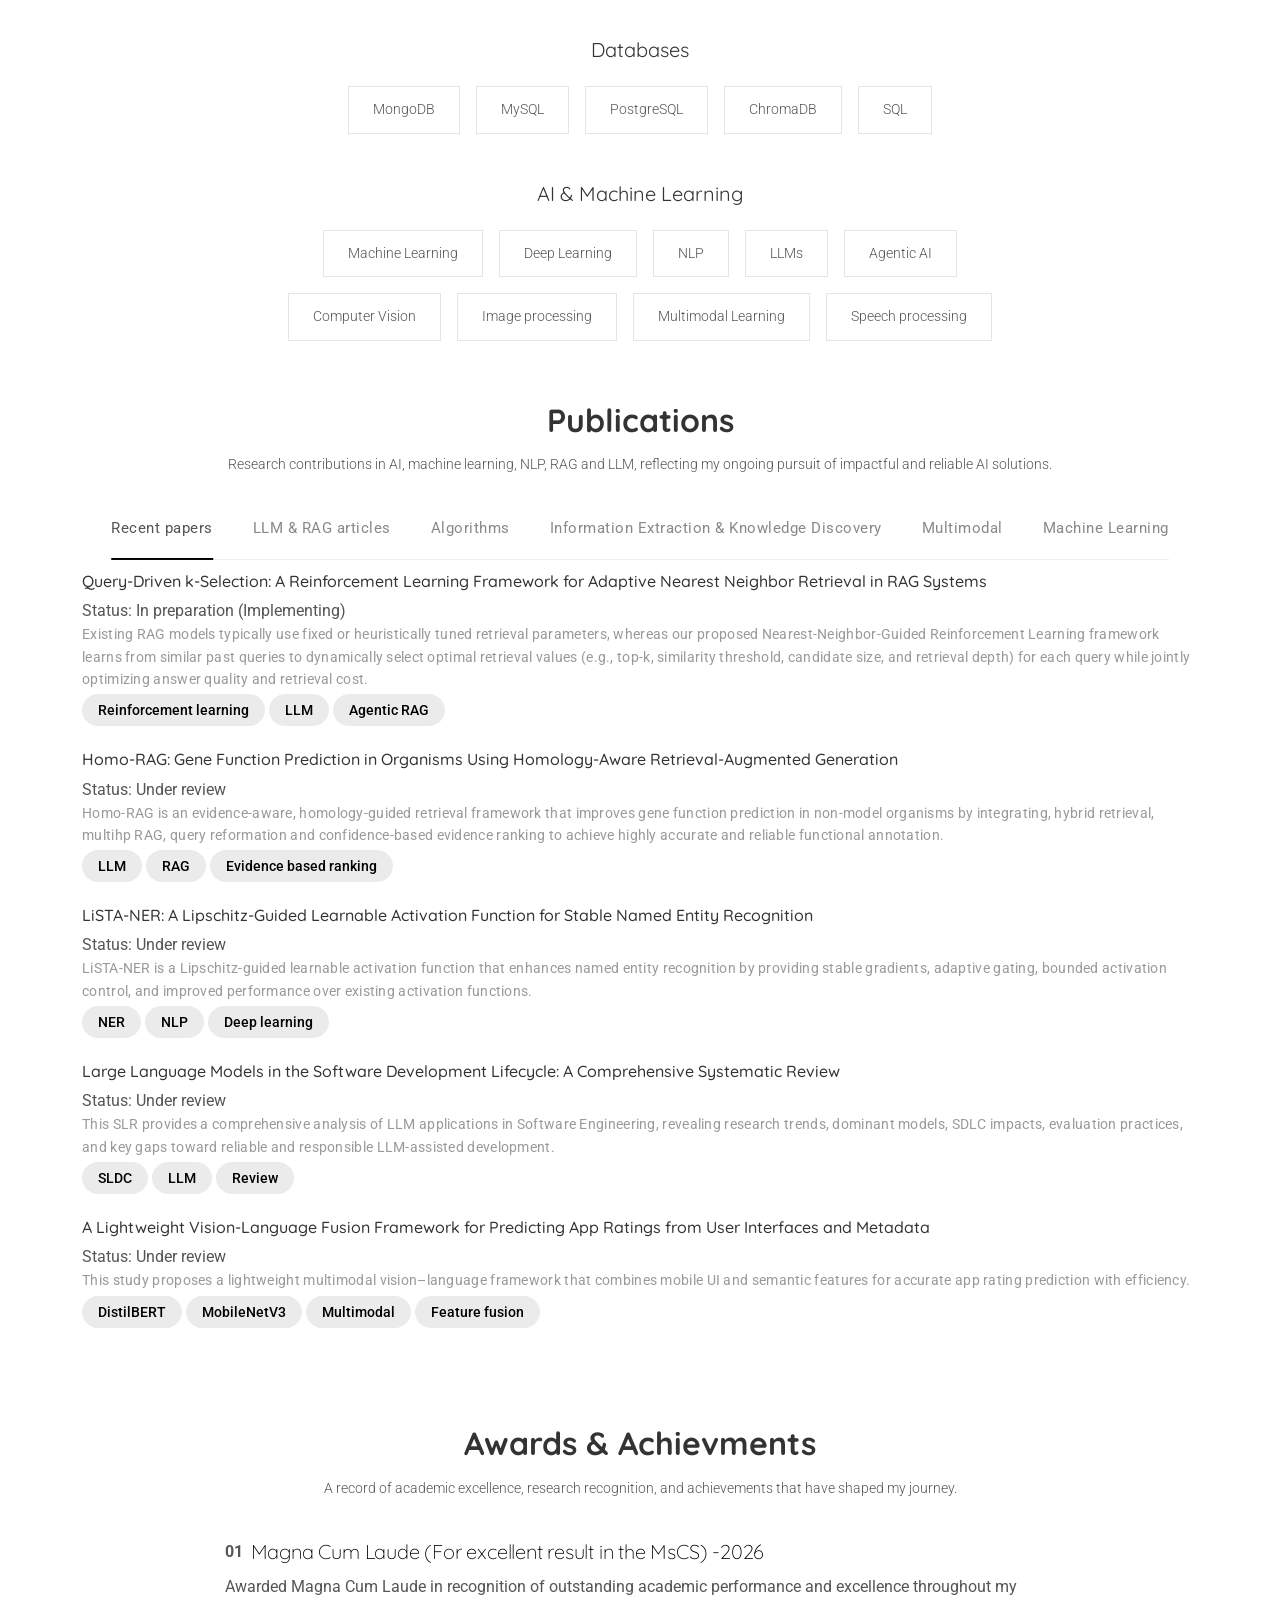
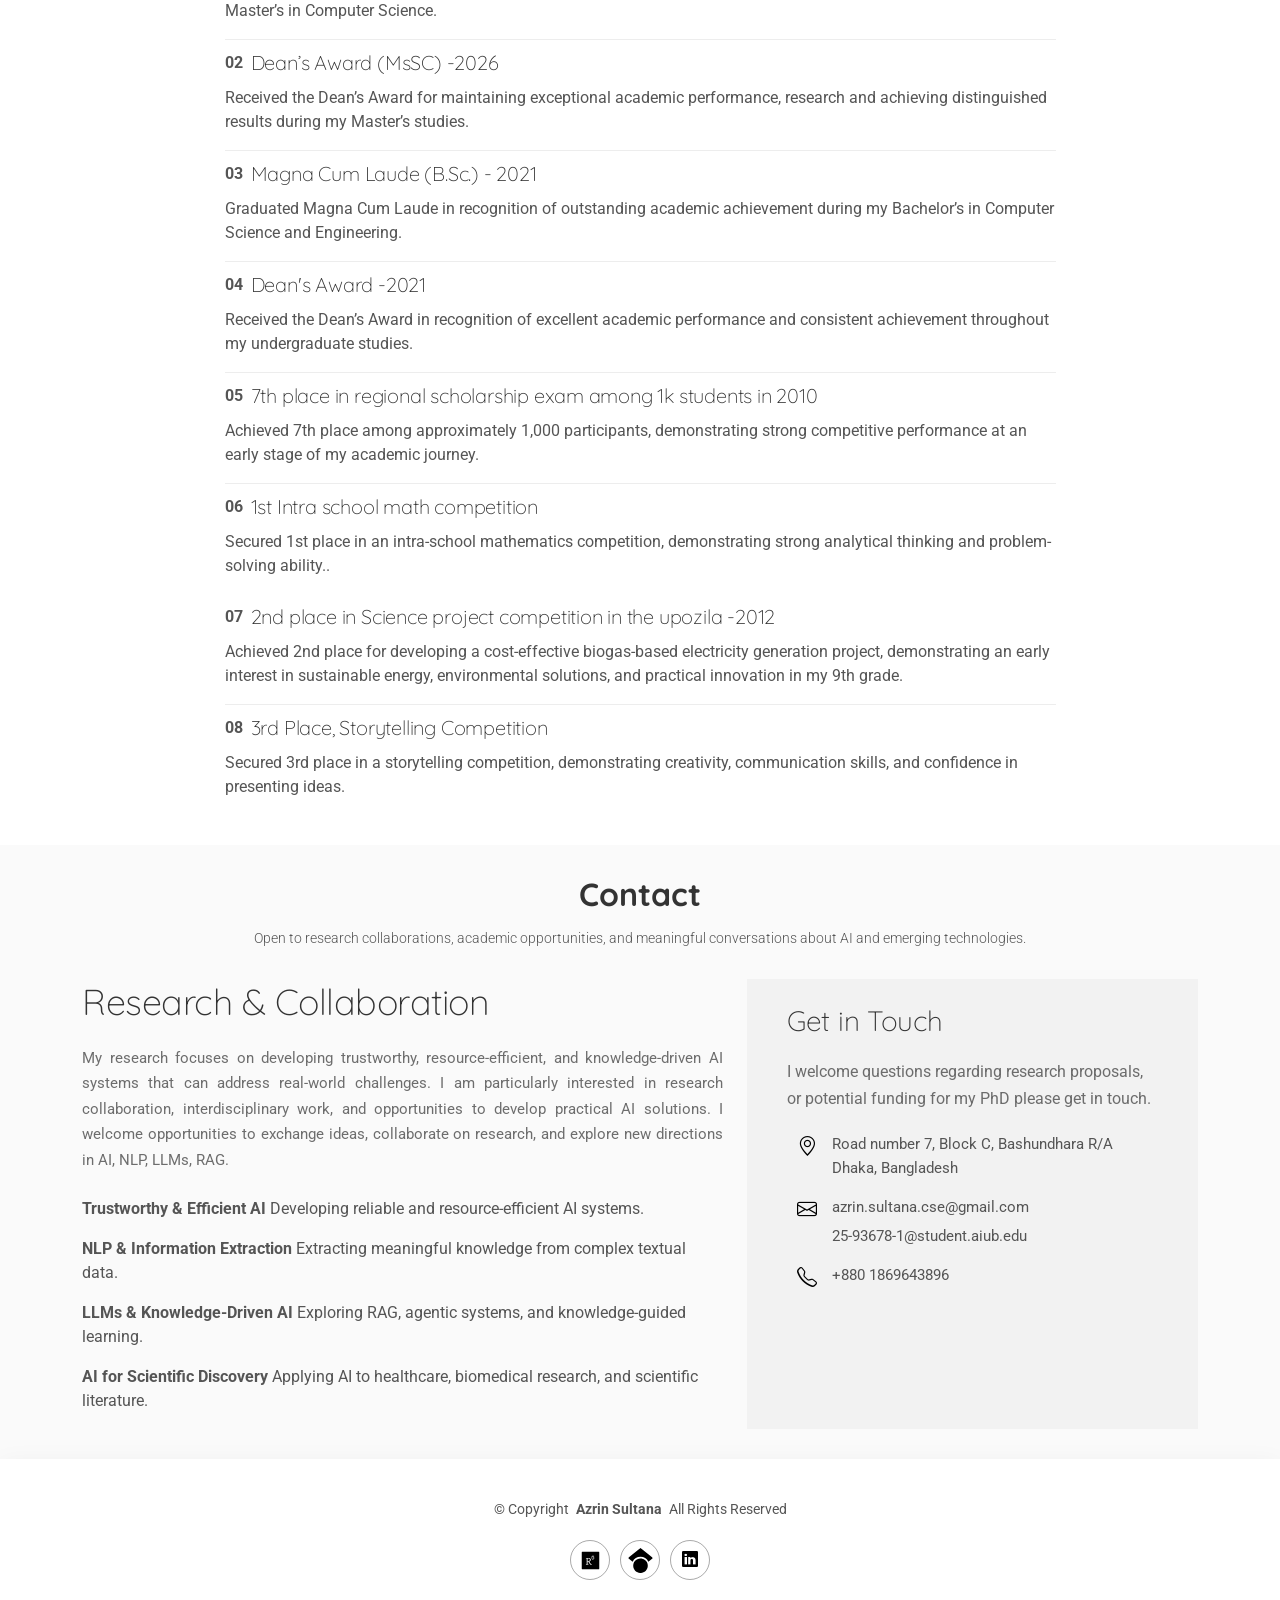
==== commit 3d8e6014: "publication added" ====
--- a/index.html
+++ b/index.html
@@ -429,6 +429,7 @@
                 <div class="content">
               <h6>Query-Driven k-Selection: A Reinforcement Learning Framework for Adaptive Nearest Neighbor Retrieval in RAG Systems</h6>
                   Status: In preparation (Implementing)
+                  <p>Existing RAG models typically use fixed or heuristically tuned retrieval parameters, whereas our proposed Nearest-Neighbor-Guided Reinforcement Learning framework learns from similar past queries to dynamically select optimal retrieval values (e.g., top-k, similarity threshold, candidate size, and retrieval depth) for each query while jointly optimizing answer quality and retrieval cost.</p>
                   <!-- <p></p> -->
                  
                   <div class="tech-list my-2">
@@ -443,7 +444,7 @@
                 <div class="content">
               <h6>Homo-RAG: Gene Function Prediction in Organisms Using Homology-Aware Retrieval-Augmented Generation</h6>
                   Status: Under review
-                  <p>Homo-RAG is an evidence-aware, homology-guided retrieval framework that improves gene function prediction in non-model organisms by integrating zebrafish–human orthology, hybrid retrieval, and confidence-based evidence ranking to achieve highly accurate and reliable functional annotation.</p>
+                  <p>Homo-RAG is an evidence-aware, homology-guided retrieval framework that improves gene function prediction in non-model organisms by integrating, hybrid retrieval, multihp RAG, query reformation and confidence-based evidence ranking to achieve highly accurate and reliable functional annotation.</p>
                  
                   <div class="tech-list my-2">
                    
@@ -457,8 +458,8 @@
               <div class="portfolio-card">
                 <div class="content">
               <h6>LiSTA-NER: A Lipschitz-Guided Learnable Activation Function for Stable Named Entity Recognition</h6>
-                  Status: In preparation
-                  <p>Corporate branding and visual identity system</p>
+                  Status: Under review
+                  <p>LiSTA-NER is a Lipschitz-guided learnable activation function that enhances named entity recognition by providing stable gradients, adaptive gating, bounded activation control, and improved performance over existing activation functions.</p>
                  
                   <div class="tech-list my-2">
                     <span class="tech-item paper-badge">NER</span>
@@ -472,7 +473,7 @@
                 <div class="content">
               <h6>Large Language Models in the Software Development Lifecycle: A Comprehensive Systematic Review</h6>
                   Status: Under review
-                  <p>Corporate branding and visual identity system</p>
+                  <p>This SLR provides a comprehensive analysis of LLM applications in Software Engineering, revealing research trends, dominant models, SDLC impacts, evaluation practices, and key gaps toward reliable and responsible LLM-assisted development.</p>
                  
                   <div class="tech-list my-2">
                     <span class="tech-item paper-badge">SLDC</span>
@@ -486,7 +487,7 @@
                 <div class="content">
               <h6>A Lightweight Vision-Language Fusion Framework for Predicting App Ratings from User Interfaces and Metadata</h6>
                   Status: Under review
-                  <p>Corporate branding and visual identity system</p>
+                  <p>This study proposes a lightweight multimodal vision–language framework that combines mobile UI and semantic features for accurate app rating prediction with efficiency.</p>
                  
                   <div class="tech-list my-2">
                     <span class="tech-item paper-badge">DistilBERT</span>
@@ -503,7 +504,7 @@
                <div class="portfolio-card">
                 <div class="content">
               <h6>Large Language Models in the Software Development Lifecycle: A Comprehensive Systematic Review</h6>
-                  <p>Corporate branding and visual identity system</p>
+                  <p>This SLR provides a comprehensive analysis of LLM applications in Software Engineering, revealing research trends, dominant models, SDLC impacts, evaluation practices, and key gaps toward reliable and responsible LLM-assisted development.</p>
                  
                   <div class="tech-list my-2">
                      <span class="tech-item paper-badge">SLDC</span>
@@ -517,7 +518,7 @@
                 <div class="content">
               <h6>Query-Driven k-Selection: A Reinforcement Learning Framework for Adaptive Nearest Neighbor Retrieval in RAG Systems</h6>
                   Status: In preparation
-                  <p>Corporate branding and visual identity system</p>
+                  <p>Existing RAG models typically use fixed or heuristically tuned retrieval parameters, whereas our proposed Nearest-Neighbor-Guided Reinforcement Learning framework learns from similar past queries to dynamically select optimal retrieval values (e.g., top-k, similarity threshold, candidate size, and retrieval depth) for each query while jointly optimizing answer quality and retrieval cost.</p>
                  
                   <div class="tech-list my-2">
                     <span class="tech-item paper-badge">Reinforcement learning</span>
@@ -529,8 +530,8 @@
               </div>
               <div class="portfolio-card">
                 <div class="content">
-              <h6>PHYLO-RAG: Gene Function Prediction in Organisms Using Homology-Aware Retrieval-Augmented Generation</h6>
-                  <p>Corporate branding and visual identity system</p>
+              <h6>Homo-RAG: Gene Function Prediction in Organisms Using Homology-Aware Retrieval-Augmented Generation</h6>
+                  <p><p>Homo-RAG is an evidence-aware, homology-guided retrieval framework that improves gene function prediction in non-model organisms by integrating, hybrid retrieval, multihp RAG, query reformation and confidence-based evidence ranking to achieve highly accurate and reliable functional annotation.</p></p>
                  
                   <div class="tech-list my-2">
                     <span class="tech-item paper-badge">Evidence based ranking</span>
@@ -548,7 +549,7 @@
                <div class="portfolio-card">
                 <div class="content">
               <h6>LiSTA-NER: A Lipschitz-Guided Learnable Activation Function for Stable Named Entity Recognition </h6>
-                  <p>Corporate branding and visual identity system</p>
+                  <p>LiSTA-NER is a Lipschitz-guided learnable activation function that enhances named entity recognition by providing stable gradients, adaptive gating, bounded activation control, and improved performance over existing activation functions.</p>
                  
                   <div class="tech-list my-2">
                     <span class="tech-item paper-badge">NER</span>
@@ -562,7 +563,7 @@
                 <div class="content">
               <h6>Query-Driven k-Selection: A Reinforcement Learning Framework for Adaptive Nearest Neighbor Retrieval in RAG Systems</h6>
                   Status: In preparation
-                  <p>Corporate branding and visual identity system</p>
+                  <p>Existing RAG models typically use fixed or heuristically tuned retrieval parameters, whereas our proposed Nearest-Neighbor-Guided Reinforcement Learning framework learns from similar past queries to dynamically select optimal retrieval values (e.g., top-k, similarity threshold, candidate size, and retrieval depth) for each query while jointly optimizing answer quality and retrieval cost.</p>
                  
                   <div class="tech-list my-2">
                     <span class="tech-item paper-badge">Reinforcement learning</span>
@@ -575,7 +576,7 @@
               <div class="portfolio-card">
                 <div class="content">
               <h6>Explicit Grammar Semantic Feature Fusion for Robust Text Classification </h6>
-                  <p>Corporate branding and visual identity system</p>
+                  <p>This study introduces a lightweight Grammar-Aware Feature Engineering framework that integrates explicit grammatical structures with contextual embeddings to achieve robust cross-domain text classification with improved performance fo resource constraint devices.</p>
                  
                   <div class="tech-list my-2">
                     <span class="tech-item paper-badge">Feature fusion</span>
@@ -588,7 +589,7 @@
               <div class="portfolio-card">
                 <div class="content">
               <h6>A Lightweight Vision-Language Fusion Framework for Predicting App Ratings from User Interfaces and Metadata </h6>
-                  <p>Corporate branding and visual identity system</p>
+                  <p>This study proposes a lightweight multimodal vision–language framework that combines mobile UI and semantic features for accurate app rating prediction with efficient edge deployment.</p>
                  
                   <div class="tech-list my-2">
                      <span class="tech-item paper-badge">DistilBERT</span>
@@ -622,7 +623,7 @@
                 <div class="content">
               <h6>Query-Driven k-Selection: A Reinforcement Learning Framework for Adaptive Nearest Neighbor Retrieval in RAG Systems</h6>
                   Status: In preparation
-                  <p>Corporate branding and visual identity system</p>
+                  <p>Existing RAG models typically use fixed or heuristically tuned retrieval parameters, whereas our proposed Nearest-Neighbor-Guided Reinforcement Learning framework learns from similar past queries to dynamically select optimal retrieval values (e.g., top-k, similarity threshold, candidate size, and retrieval depth) for each query while jointly optimizing answer quality and retrieval cost.</p>
                  
                   <div class="tech-list my-2">
                     <span class="tech-item paper-badge">Reinforcement learning</span>
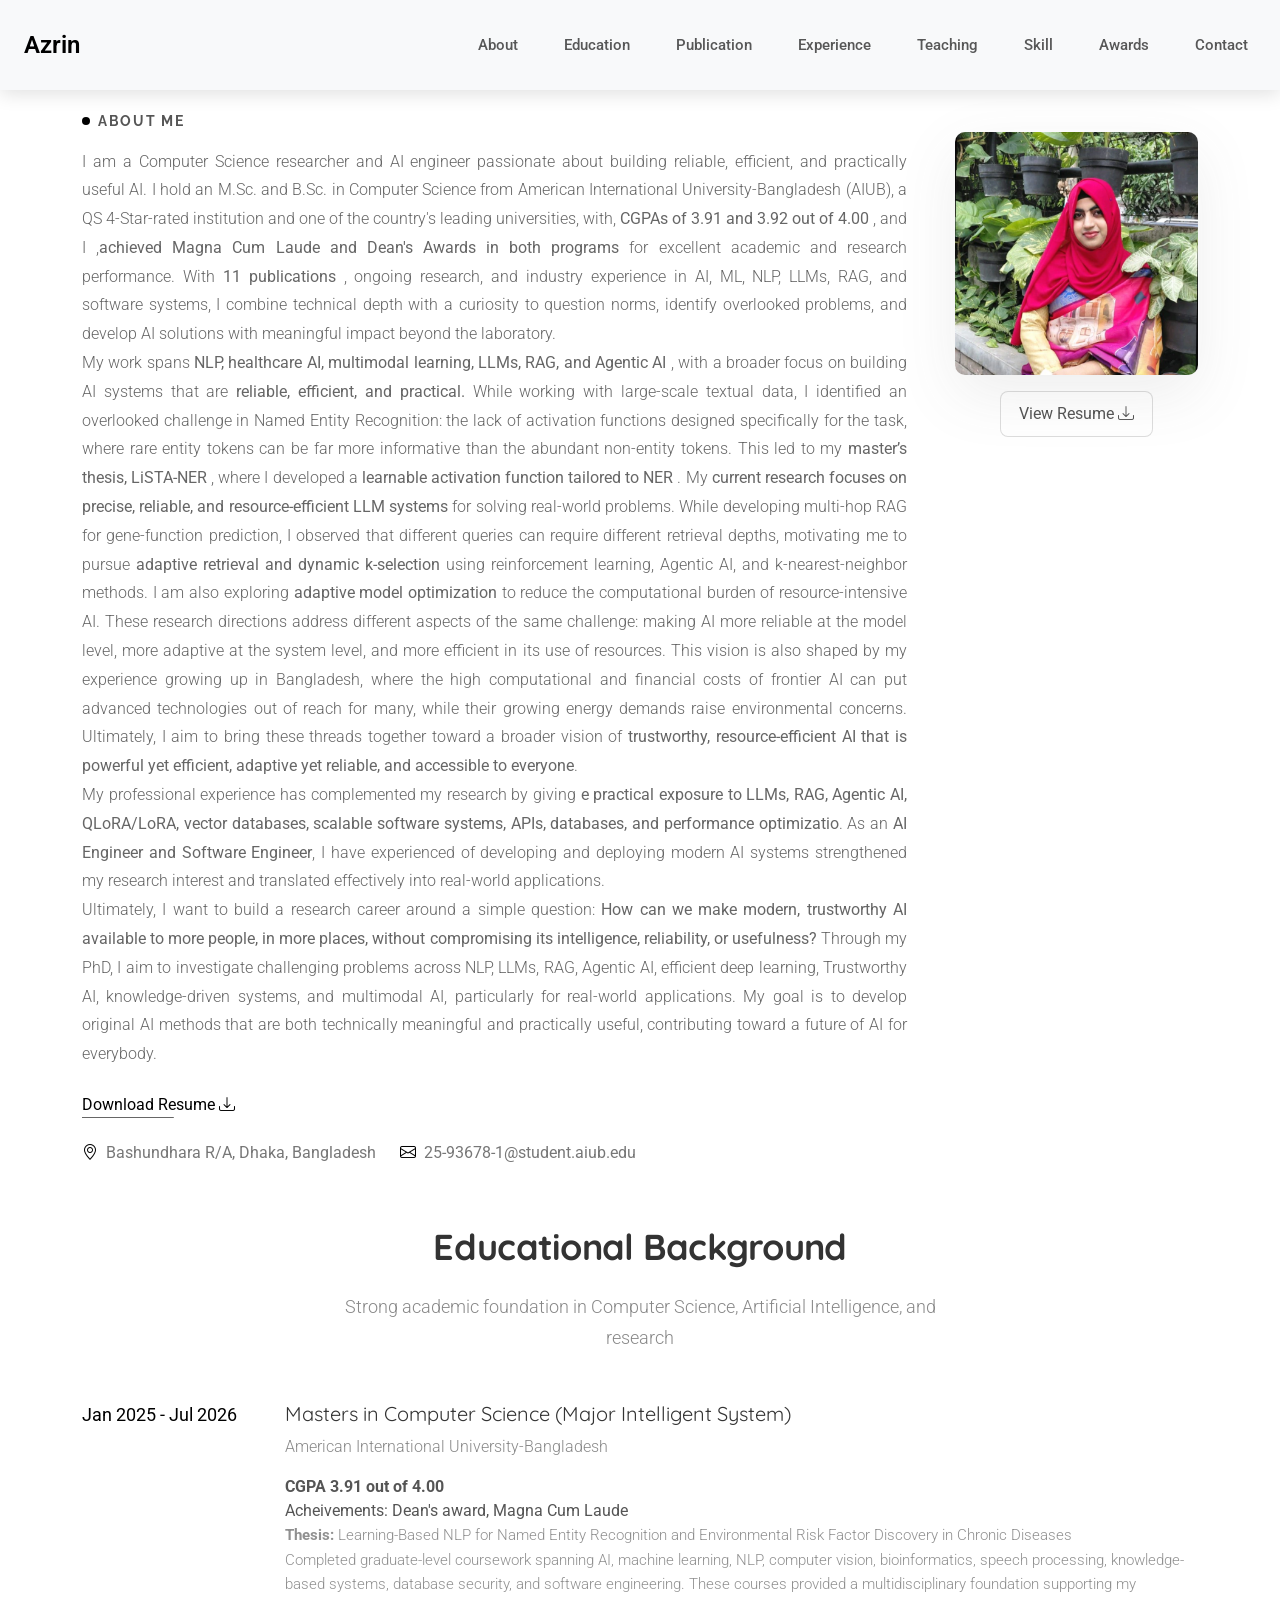
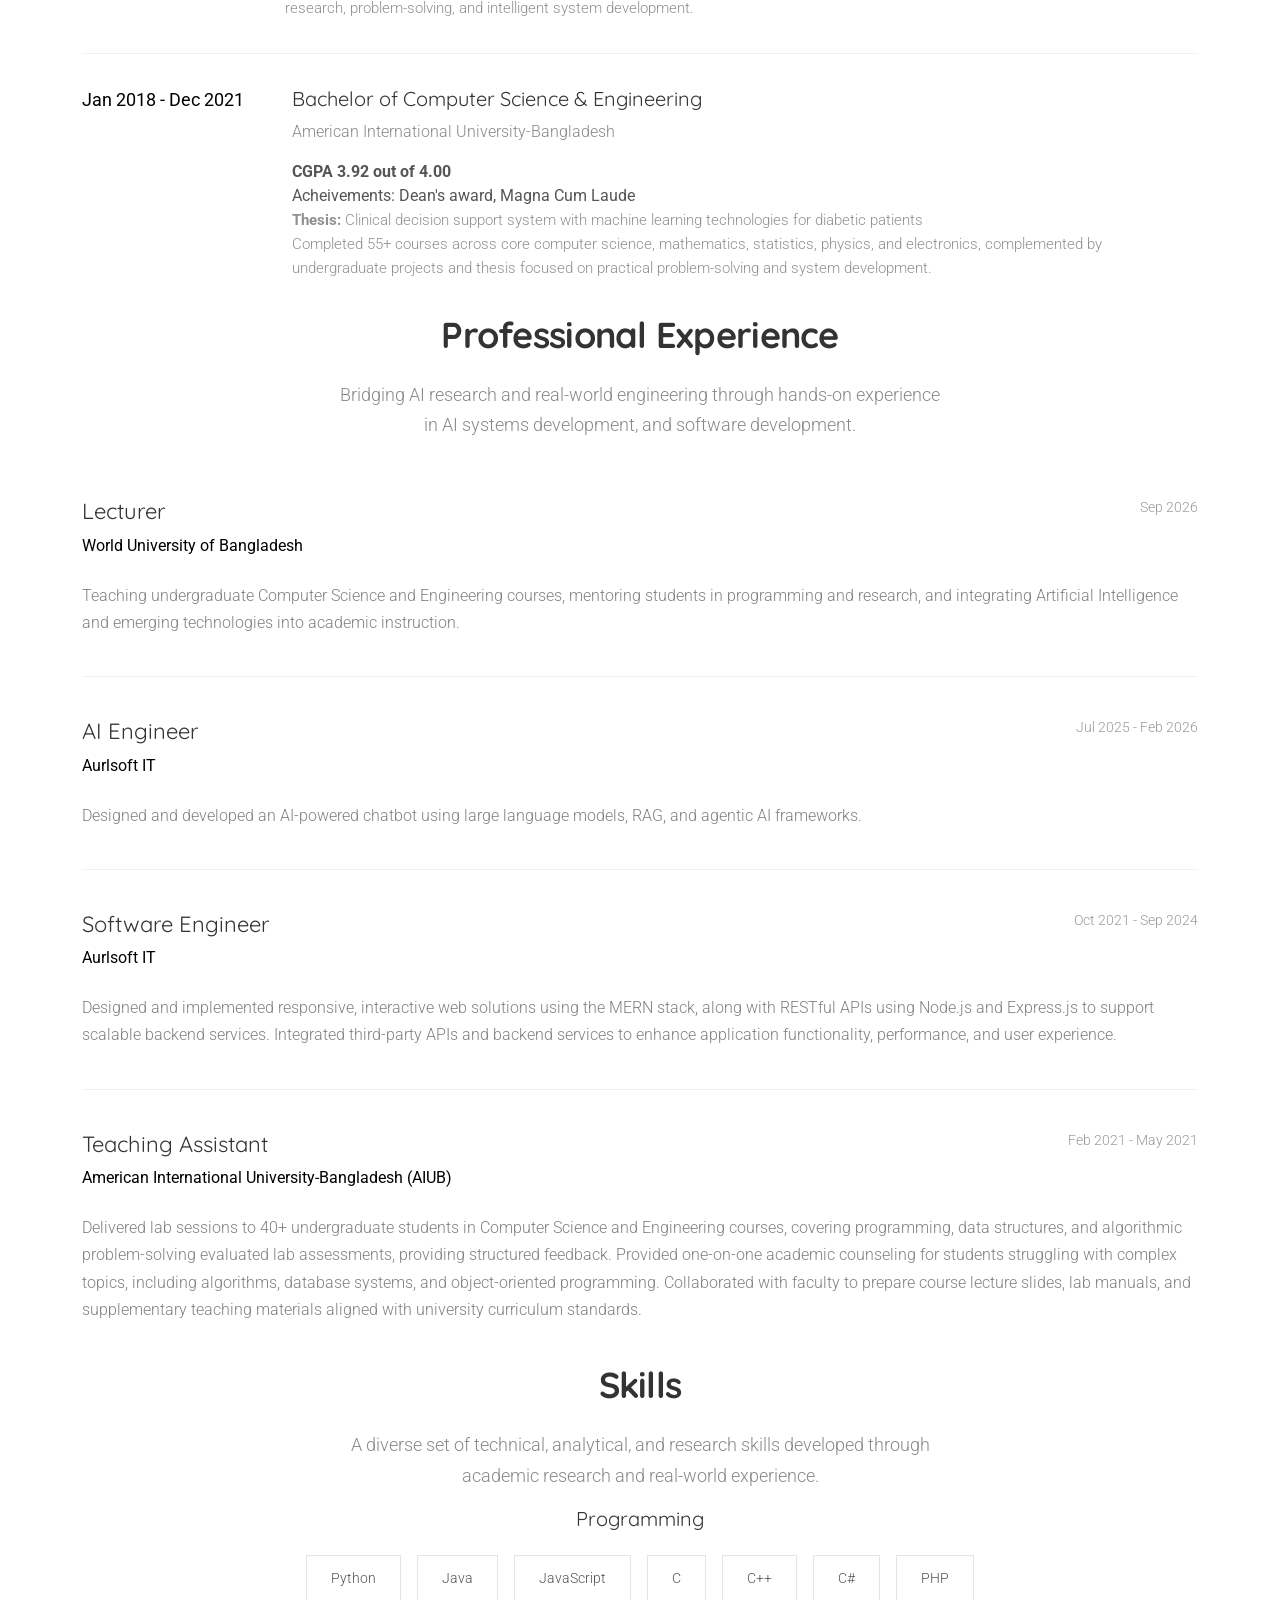
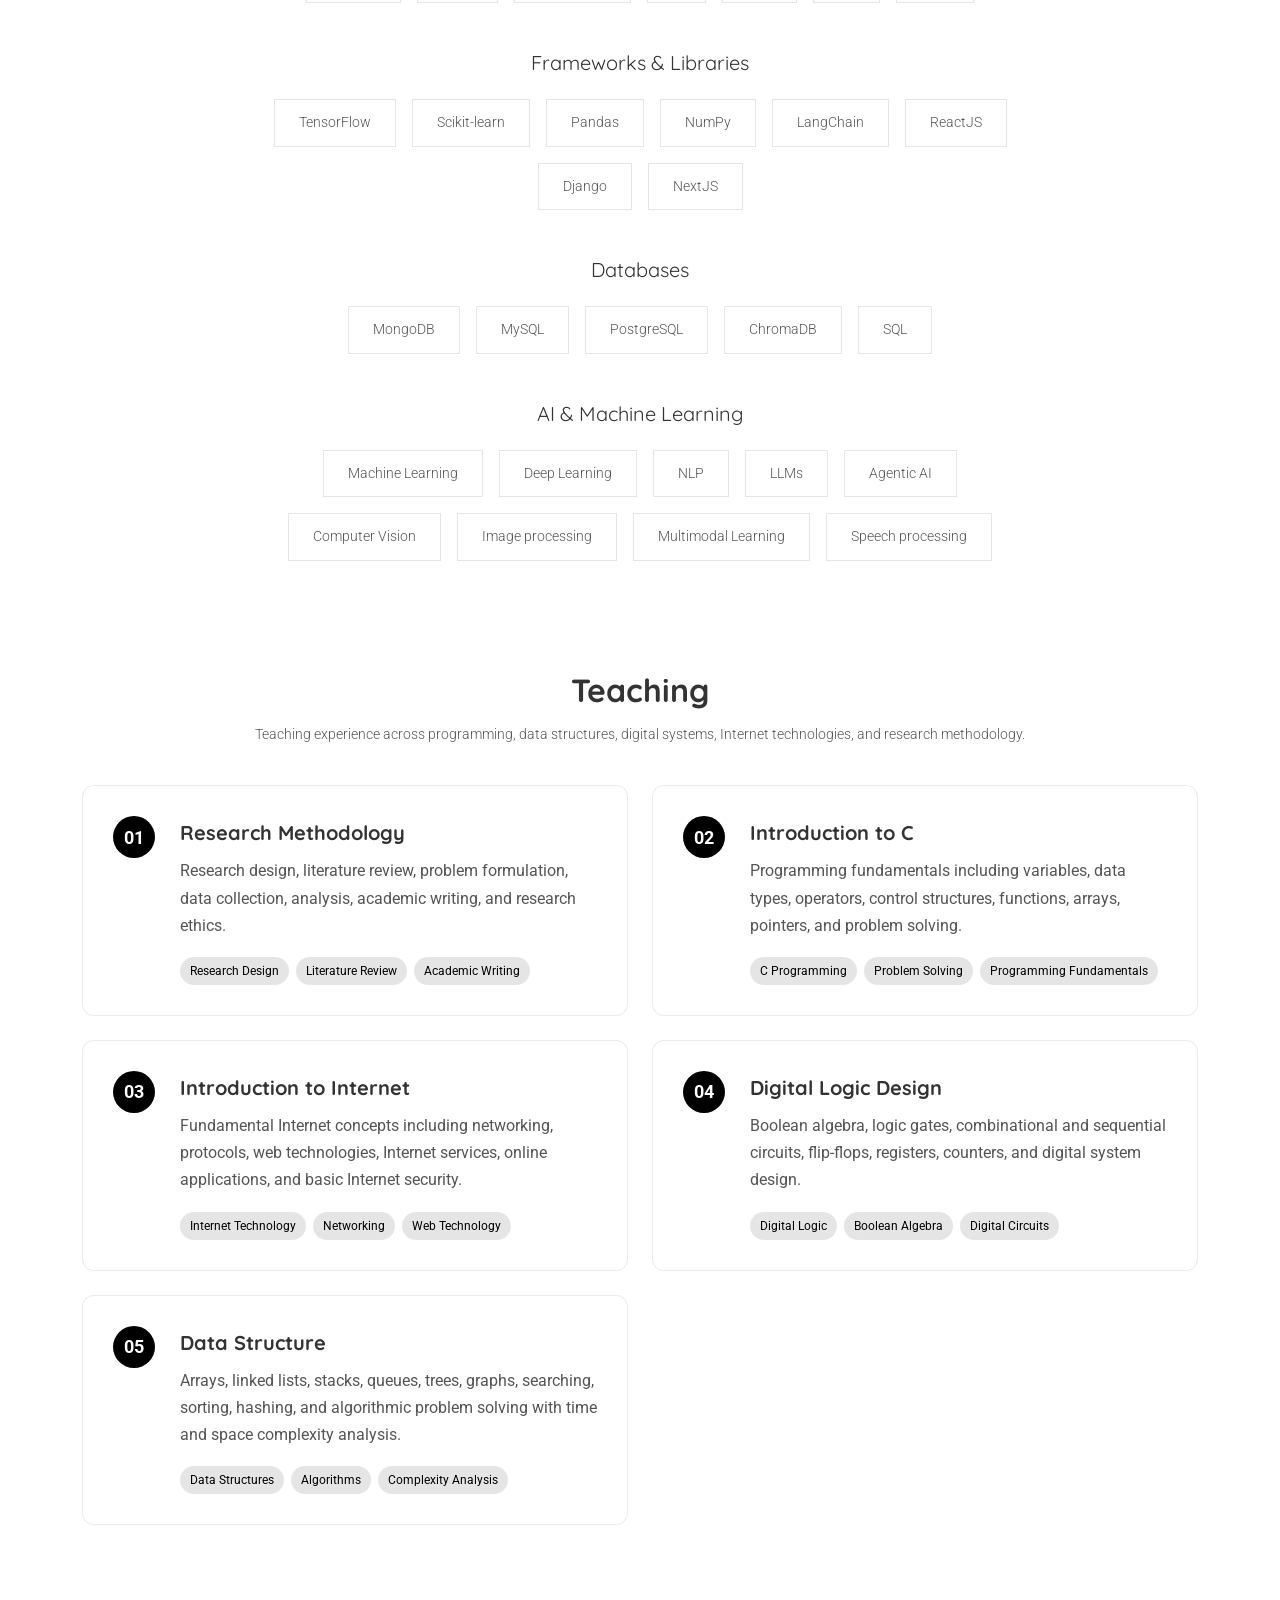
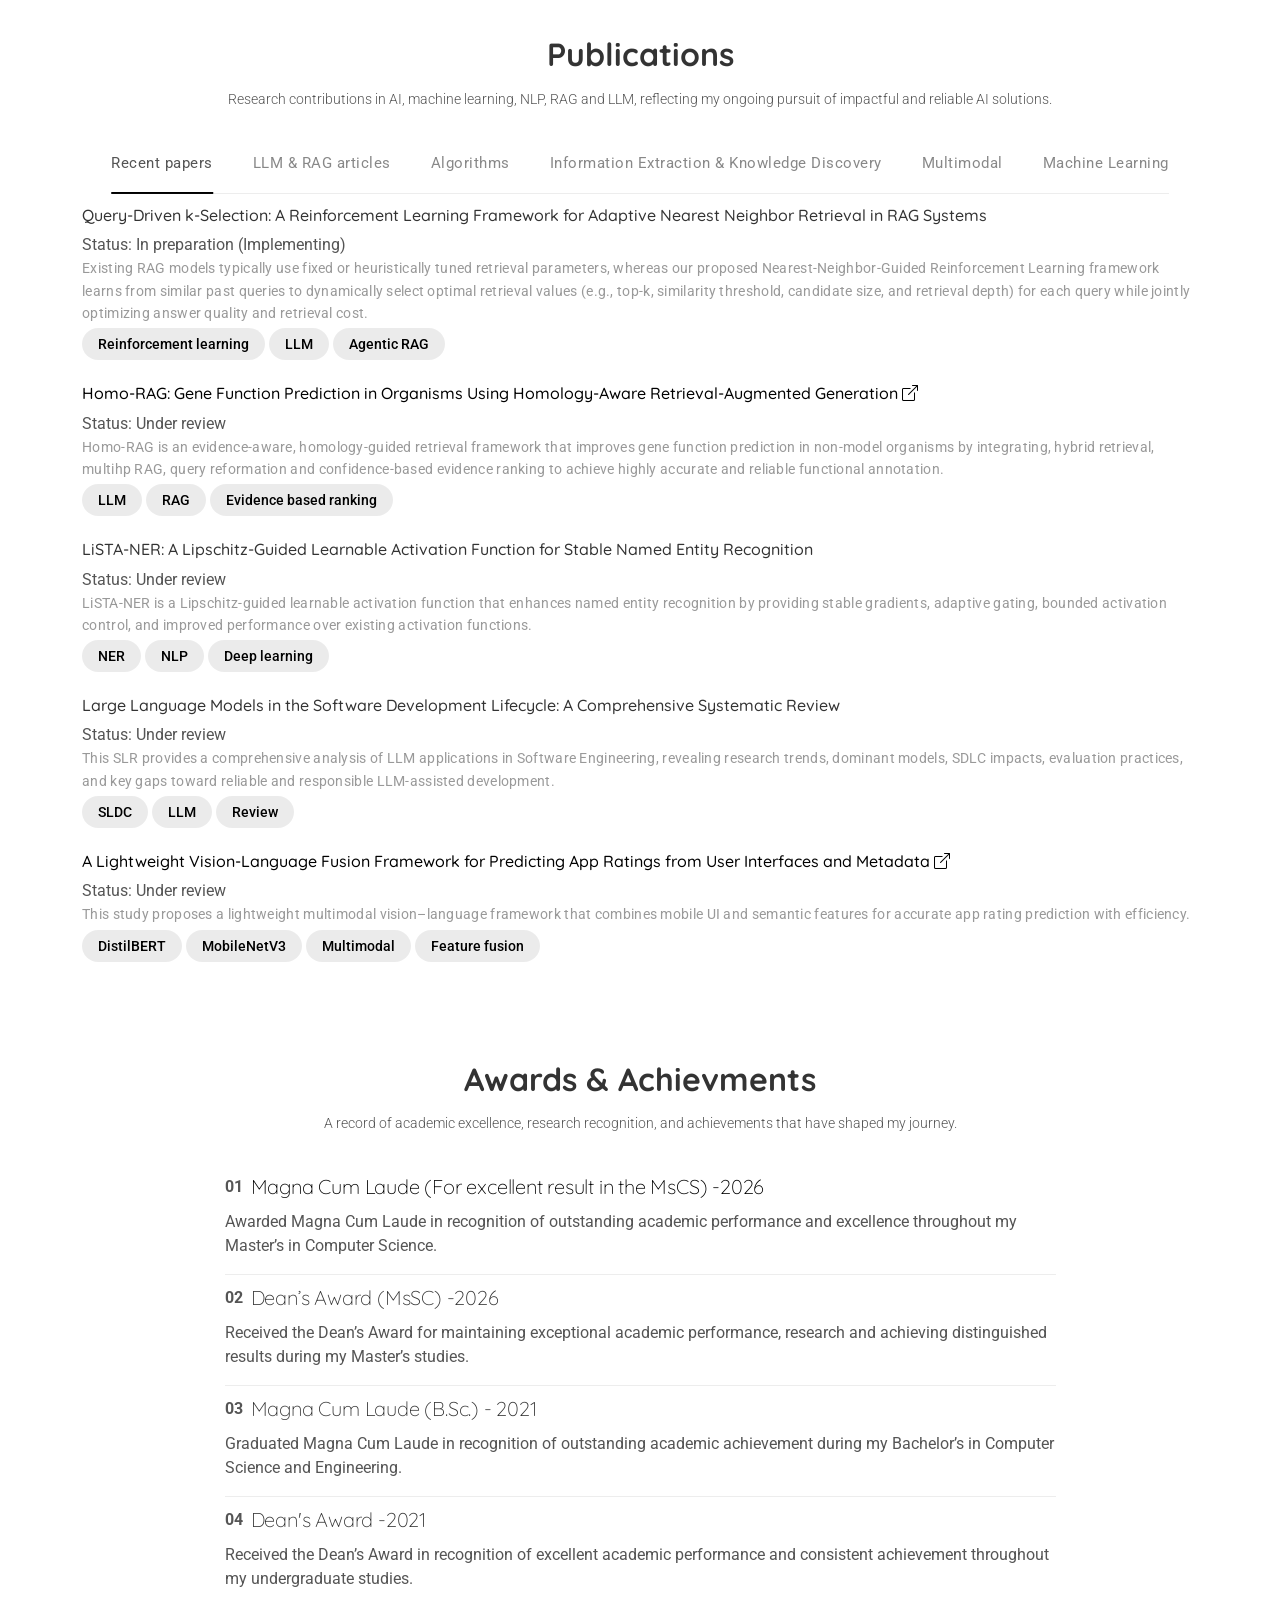
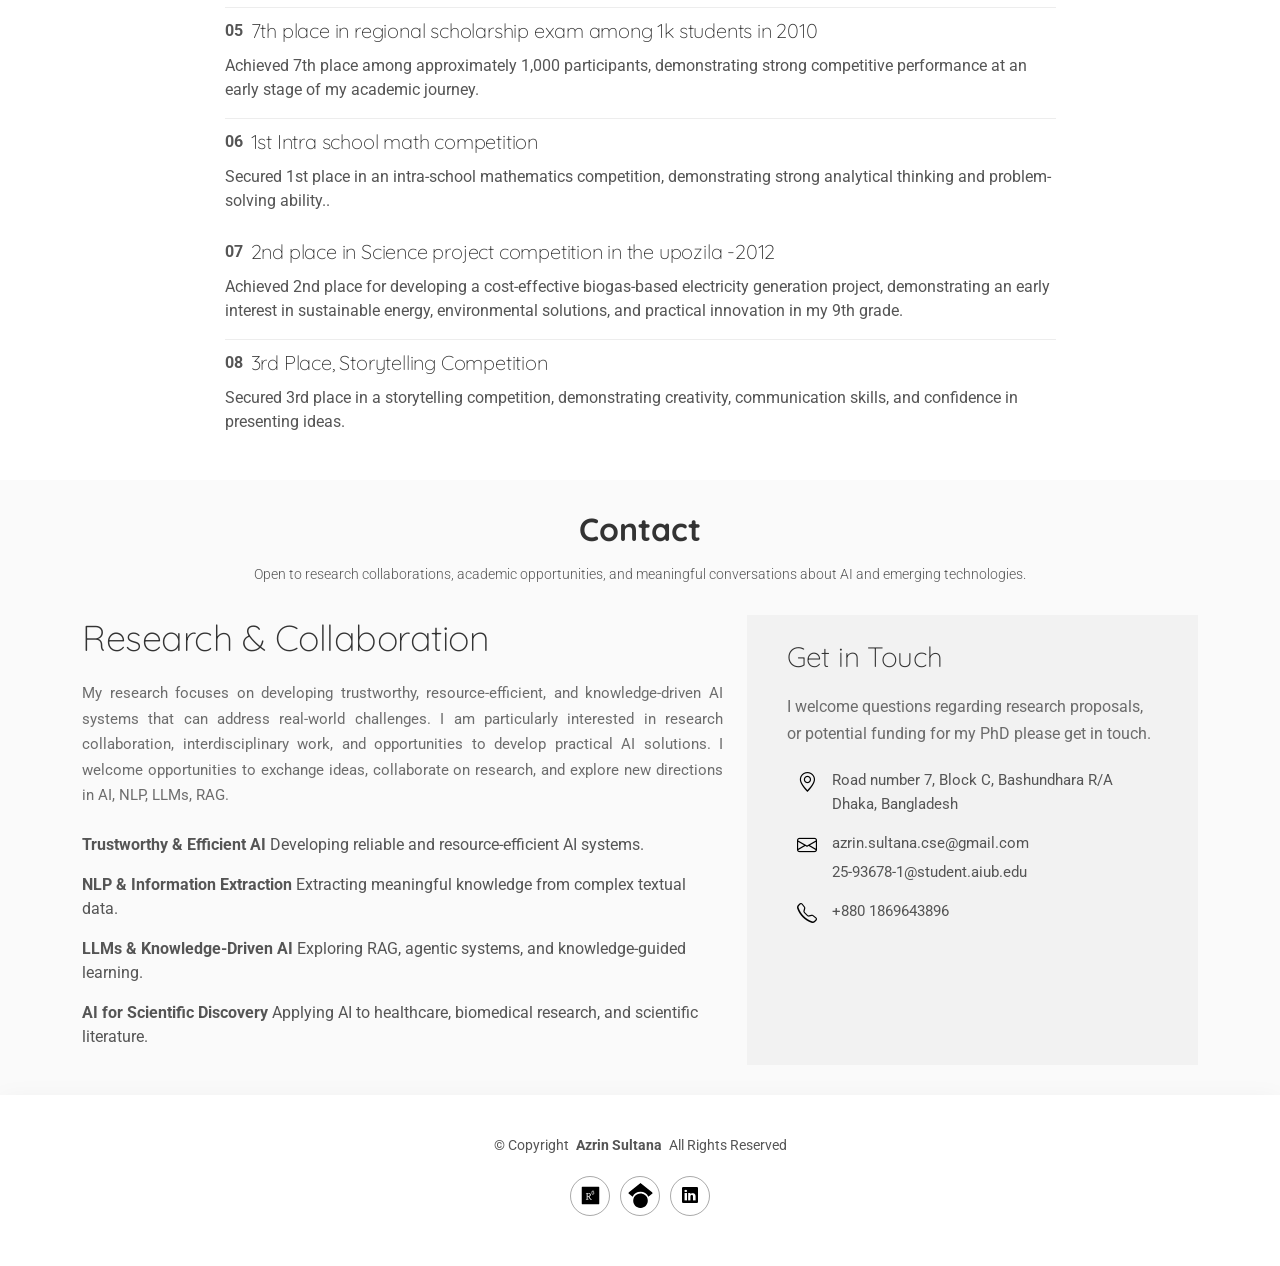
==== commit 805692e1: "teching section added" ====
--- a/index.html
+++ b/index.html
@@ -66,6 +66,9 @@
 
         <li class="nav-item">
           <a class="nav-link" href="#experience">Experience</a>
+        </li>
+          <li class="nav-item">
+          <a class="nav-link" href="#teaching">Teaching</a>
         </li>
         <li class="nav-item">
           <a class="nav-link" href="#skill">Skill</a>
@@ -276,6 +279,20 @@
               <div class="experience-item">
                 <div class="item-header">
                   <div class="position-info">
+                    <h3>Lecturer </h3>
+                    <div class="company">World University of Bangladesh</div>
+                  </div>
+                  <div class="period"> Sep 2026 </div>
+                </div>
+                <div class="item-content">
+                  <p>
+Teaching undergraduate Computer Science and Engineering courses, mentoring students in programming and research, and integrating Artificial Intelligence and emerging technologies into academic instruction.
+                  </p>
+                </div>
+              </div>
+              <div class="experience-item">
+                <div class="item-header">
+                  <div class="position-info">
                     <h3>AI Engineer </h3>
                     <div class="company">Aurlsoft IT</div>
                   </div>
@@ -396,8 +413,152 @@
 
     </section><!-- /Resume Section -->
 
-    
-    
+<!-- Teaching Section -->
+<section id="teaching" class="teaching section">
+
+  <!-- Section Title -->
+  <div class="container section-title" data-aos="fade-up">
+    <h2 class="fw-bold">Teaching</h2>
+    <p>
+      Teaching experience across programming, data structures, digital systems,
+      Internet technologies, and research methodology.
+    </p>
+  </div>
+  <!-- End Section Title -->
+
+  <div class="container" data-aos="fade-up" data-aos-delay="100">
+
+    <div class="row gy-4">
+
+      <!-- Research Methodology -->
+      <div class="col-lg-6 col-md-6">
+        <div class="teaching-card">
+
+          <div class="teaching-number">01</div>
+
+          <div class="teaching-content">
+            <h3>Research Methodology</h3>
+
+            <p>
+              Research design, literature review, problem formulation,
+              data collection, analysis, academic writing, and research ethics.
+            </p>
+
+            <div class="teaching-tags">
+              <span>Research Design</span>
+              <span>Literature Review</span>
+              <span>Academic Writing</span>
+            </div>
+          </div>
+
+        </div>
+      </div>
+
+      <!-- Introduction to C -->
+      <div class="col-lg-6 col-md-6">
+        <div class="teaching-card">
+
+          <div class="teaching-number">02</div>
+
+          <div class="teaching-content">
+            <h3>Introduction to C</h3>
+
+            <p>
+              Programming fundamentals including variables, data types,
+              operators, control structures, functions, arrays, pointers,
+              and problem solving.
+            </p>
+
+            <div class="teaching-tags">
+              <span>C Programming</span>
+              <span>Problem Solving</span>
+              <span>Programming Fundamentals</span>
+            </div>
+          </div>
+
+        </div>
+      </div>
+
+      <!-- Introduction to Internet -->
+      <div class="col-lg-6 col-md-6">
+        <div class="teaching-card">
+
+          <div class="teaching-number">03</div>
+
+          <div class="teaching-content">
+            <h3>Introduction to Internet</h3>
+
+            <p>
+              Fundamental Internet concepts including networking, protocols,
+              web technologies, Internet services, online applications,
+              and basic Internet security.
+            </p>
+
+            <div class="teaching-tags">
+              <span>Internet Technology</span>
+              <span>Networking</span>
+              <span>Web Technology</span>
+            </div>
+          </div>
+
+        </div>
+      </div>
+
+      <!-- Digital Logic Design -->
+      <div class="col-lg-6 col-md-6">
+        <div class="teaching-card">
+
+          <div class="teaching-number">04</div>
+
+          <div class="teaching-content">
+            <h3>Digital Logic Design</h3>
+
+            <p>
+              Boolean algebra, logic gates, combinational and sequential
+              circuits, flip-flops, registers, counters, and digital
+              system design.
+            </p>
+
+            <div class="teaching-tags">
+              <span>Digital Logic</span>
+              <span>Boolean Algebra</span>
+              <span>Digital Circuits</span>
+            </div>
+          </div>
+
+        </div>
+      </div>
+
+      <!-- Data Structure -->
+      <div class="col-lg-6 col-md-6">
+        <div class="teaching-card">
+
+          <div class="teaching-number">05</div>
+
+          <div class="teaching-content">
+            <h3>Data Structure</h3>
+
+            <p>
+              Arrays, linked lists, stacks, queues, trees, graphs, searching,
+              sorting, hashing, and algorithmic problem solving with
+              time and space complexity analysis.
+            </p>
+
+            <div class="teaching-tags">
+              <span>Data Structures</span>
+              <span>Algorithms</span>
+              <span>Complexity Analysis</span>
+            </div>
+          </div>
+
+        </div>
+      </div>
+
+    </div>
+
+  </div>
+
+</section>
 
     <!-- Portfolio Section -->
     <section id="publication" class="portfolio section">
@@ -442,7 +603,9 @@
               </div>
               <div class="portfolio-card">
                 <div class="content">
-              <h6>Homo-RAG: Gene Function Prediction in Organisms Using Homology-Aware Retrieval-Augmented Generation</h6>
+             <h6> <a href="https://arxiv.org/html/2608.25466v1"  target="_blank"
+       rel="noopener noreferrer"
+       aria-label="arxib"> Homo-RAG: Gene Function Prediction in Organisms Using Homology-Aware Retrieval-Augmented Generation  <i class="bi bi-box-arrow-up-right"></i>  </a> </h6>
                   Status: Under review
                   <p>Homo-RAG is an evidence-aware, homology-guided retrieval framework that improves gene function prediction in non-model organisms by integrating, hybrid retrieval, multihp RAG, query reformation and confidence-based evidence ranking to achieve highly accurate and reliable functional annotation.</p>
                  
@@ -485,7 +648,10 @@
               </div>
               <div class="portfolio-card">
                 <div class="content">
-              <h6>A Lightweight Vision-Language Fusion Framework for Predicting App Ratings from User Interfaces and Metadata</h6>
+                   
+              <h6> <a href="https://arxiv.org/pdf/2602.20531"  target="_blank"
+       rel="noopener noreferrer"
+       aria-label="arxib">A Lightweight Vision-Language Fusion Framework for Predicting App Ratings from User Interfaces and Metadata   <i class="bi bi-box-arrow-up-right"></i>  </a></h6>
                   Status: Under review
                   <p>This study proposes a lightweight multimodal vision–language framework that combines mobile UI and semantic features for accurate app rating prediction with efficiency.</p>
                  
@@ -530,7 +696,9 @@
               </div>
               <div class="portfolio-card">
                 <div class="content">
-              <h6>Homo-RAG: Gene Function Prediction in Organisms Using Homology-Aware Retrieval-Augmented Generation</h6>
+              <h6> <a href="https://arxiv.org/html/2608.25466v1"  target="_blank"
+       rel="noopener noreferrer"
+       aria-label="arxib"> Homo-RAG: Gene Function Prediction in Organisms Using Homology-Aware Retrieval-Augmented Generation  <i class="bi bi-box-arrow-up-right"></i>  </a> </h6>
                   <p><p>Homo-RAG is an evidence-aware, homology-guided retrieval framework that improves gene function prediction in non-model organisms by integrating, hybrid retrieval, multihp RAG, query reformation and confidence-based evidence ranking to achieve highly accurate and reliable functional annotation.</p></p>
                  
                   <div class="tech-list my-2">
@@ -609,7 +777,7 @@
               <h6> An NLP-Driven Framework for Discovering Understudied Environmental Factors in 
 Chronic Diseases from Medical Literature</h6>
                   Status: In preparation
-                  <p>Corporate branding and visual identity system</p>
+                  <p>This study presents an NLP-based framework using hybrid NER and transformer models to uncover understudied environmental risk factors associated with chronic diseases through large-scale biomedical literature mining.</p>
                  
                   <div class="tech-list my-2">
                     <span class="tech-item paper-badge">Biomedican knowledge extraction</span>
@@ -641,8 +809,8 @@
                 <div class="content">
               <h6> A Lightweight Vision-Language Fusion Framework for Predicting App Ratings from User Interfaces </h6>
 and Metadata</h3>
-                  Status: In preparation
-                  <p>Corporate branding and visual identity system</p>
+                  Status: under review (Wiley)
+                  <p>This study proposes a lightweight multimodal vision–language framework that combines mobile UI and semantic features for accurate app rating prediction with efficient edge deployment.</p>
                  
                   <div class="tech-list my-2">
                     <span class="tech-item paper-badge">DistilBERT</span>
@@ -658,10 +826,9 @@
             <div class="col-lg-12 portfolio-item isotope-item filter-ML">
               <div class="portfolio-card">
                 <div class="content">
-              <h6> A comparative analysis of machine learning algorithms with tree-structured Parzen 
-estimator for liver disease prediction</h6>
+              <h6> A comparative analysis of machine learning algorithms with tree-structured Parzen estimator for liver disease prediction</h6>
                   Status: In preparation
-                  <p>Corporate branding and visual identity system</p>
+                  <p>   The study applied multiple machine learning models and combined them through an ensemble learning approach to predict liver cirrhosis stages and applied tre-stuctured parzeen estimator, followed by comparative performance evaluation using accuracy metrics.</p>
                  
                   <div class="tech-list my-2">
                     <span class="tech-item paper-badge">ML algorithm</span>
@@ -675,7 +842,7 @@
                 <div class="content">
               <h6> A comprehensive review for chronic disease prediction using machine learning 
 algorithms.</h6>
-                  <p>Published in Springer</p>
+                  <p>This study conducted a comprehensive review of ML-based chronic disease prediction approaches, analyzing feature selection methods, machine learning models, deep learning, and hybrid techniques used for improving prediction accuracy and clinical decision support.</p>
                  
                   <div class="tech-list my-2">
                     <span class="tech-item paper-badge">Chronic diseases</span>
@@ -689,8 +856,8 @@
                 <div class="content">
               <h6> Machine learning framework with feature selection approaches for thyroid disease classification and 
 associated risk factors identification</h6>
-                  Status: In preparation
-                  <p>Corporate branding and visual identity system</p>
+                  Status: Published (springer)
+                  <p>The study developed a thyroid disease classification framework using ML algorithms with preprocessing techniques, feature selection method, and six classifiers evaluated through 5-fold cross-validation.</p>
                  
                   <div class="tech-list my-2">
                     <span class="tech-item paper-badge">ML</span>
@@ -702,7 +869,7 @@
               <div class="portfolio-card">
                 <div class="content">
               <h6>  Clinical decision support system for diabetic patients by predicting Type 2 diabetes. </h6>
-                  <p>Corporate branding and visual identity system</p>
+                  <p>The study developed a clinical decision support system for type 2 diabetes prediction applying preprocessing, scaling techniques, K-fold cross-validation, hyperparameter tuning, and ML classifiers, followed by a rule-based web interface for patient decision support.</p>
                  
                   <div class="tech-list my-2">
                     <span class="tech-item paper-badge">Rule based model</span>
--- a/assets/css/main.css
+++ b/assets/css/main.css
@@ -1750,7 +1750,6 @@
 @media (min-width: 1200px) {
   .portfolio .portfolio-grid {
     grid-template-columns: repeat(4, 1fr);
-    gap: 50px;
   }
 }
 
@@ -3631,3 +3630,111 @@
 }
 
 }
+
+/* =========================================================
+   Teaching Section
+   ========================================================= */
+
+#teaching {
+  padding-top: 80px;
+  padding-bottom: 80px;
+}
+
+/* Section heading spacing */
+#teaching .section-title {
+  padding-bottom: 40px;
+}
+
+#teaching .section-title h2 {
+  margin-bottom: 15px;
+}
+
+#teaching .section-title p {
+  margin-bottom: 0;
+}
+
+/* Teaching card */
+.teaching-card {
+  position: relative;
+  height: 100%;
+  padding: 30px;
+  border-radius: 12px;
+  border: 1px solid rgba(0, 0, 0, 0.08);
+  background: var(--surface-color);
+  transition: all 0.3s ease;
+  display: flex;
+  gap: 25px;
+}
+
+/* Hover */
+.teaching-card:hover {
+  transform: translateY(-5px);
+  box-shadow: 0 10px 30px rgba(0, 0, 0, 0.08);
+}
+
+/* Number */
+.teaching-number {
+  font-size: 18px;
+  font-weight: 700;
+  min-width: 42px;
+  height: 42px;
+  border-radius: 50%;
+  display: flex;
+  align-items: center;
+  justify-content: center;
+  background: var(--accent-color);
+  color: var(--contrast-color);
+}
+
+/* Content */
+.teaching-content {
+  flex: 1;
+}
+
+.teaching-content h3 {
+  font-size: 20px;
+  font-weight: 700;
+  margin: 5px 0 12px;
+}
+
+.teaching-content p {
+  margin-bottom: 18px;
+  line-height: 1.7;
+}
+
+/* Tags */
+.teaching-tags {
+  display: flex;
+  flex-wrap: wrap;
+  gap: 7px;
+}
+
+.teaching-tags span {
+  font-size: 12px;
+  padding: 5px 10px;
+  border-radius: 20px;
+  background: color-mix(
+    in srgb,
+    var(--accent-color),
+    transparent 90%
+  );
+  color: var(--accent-color);
+}
+
+/* Mobile */
+@media (max-width: 767px) {
+
+  #teaching {
+    padding-top: 60px;
+    padding-bottom: 60px;
+  }
+
+  #teaching .section-title {
+    padding-bottom: 30px;
+  }
+
+  .teaching-card {
+    padding: 25px;
+  }
+
+}
